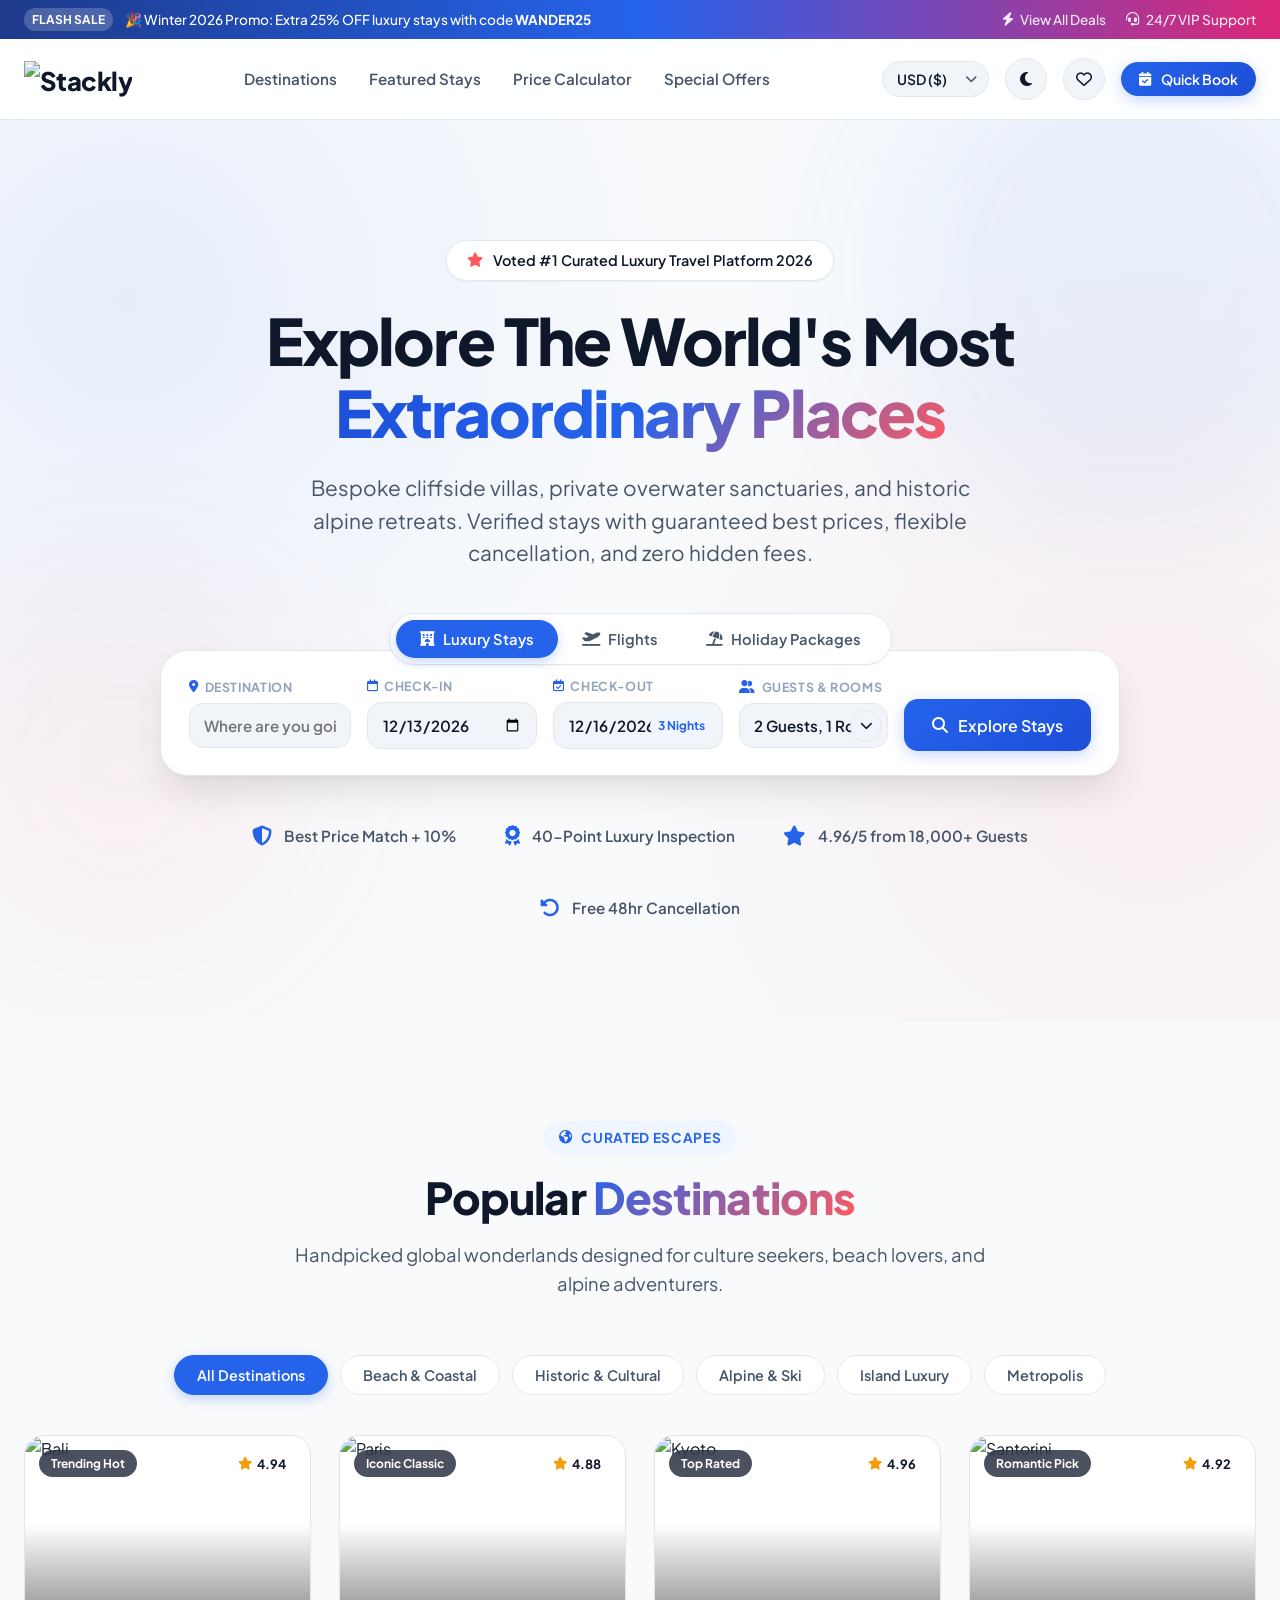
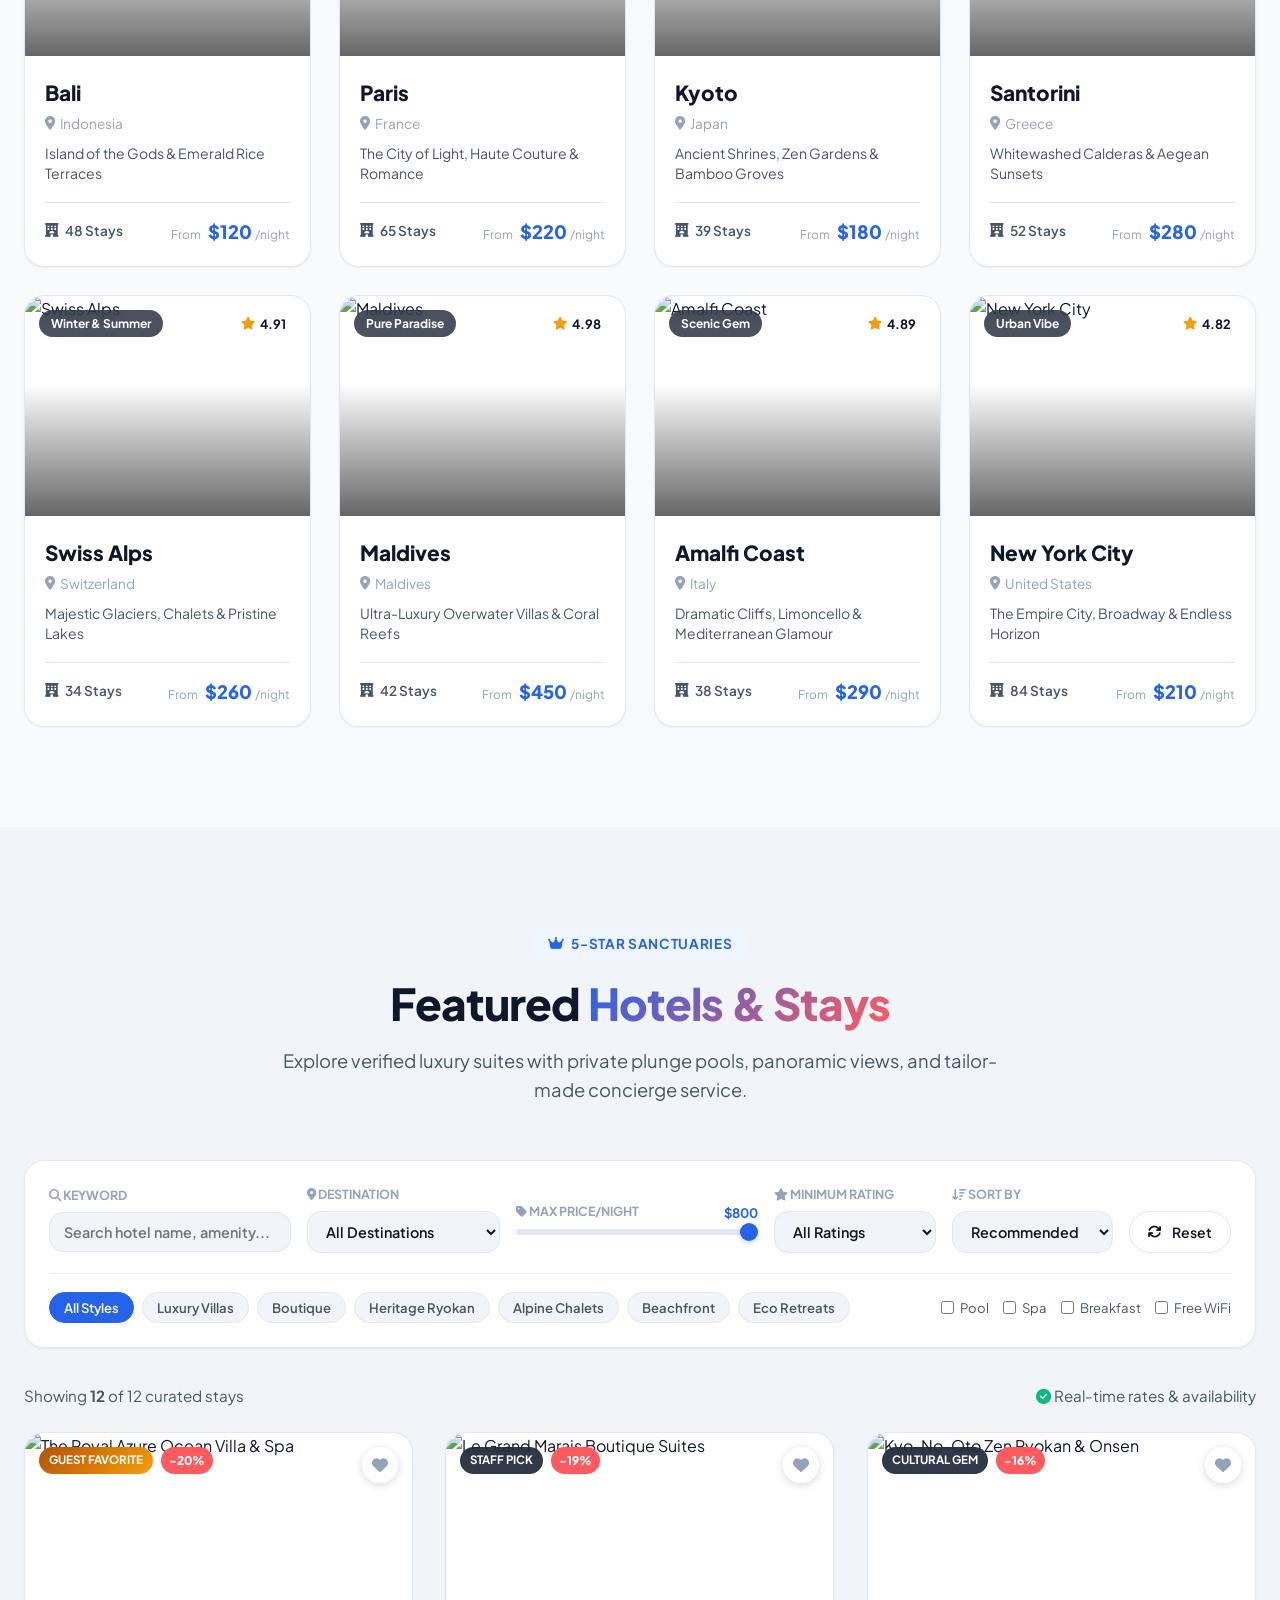
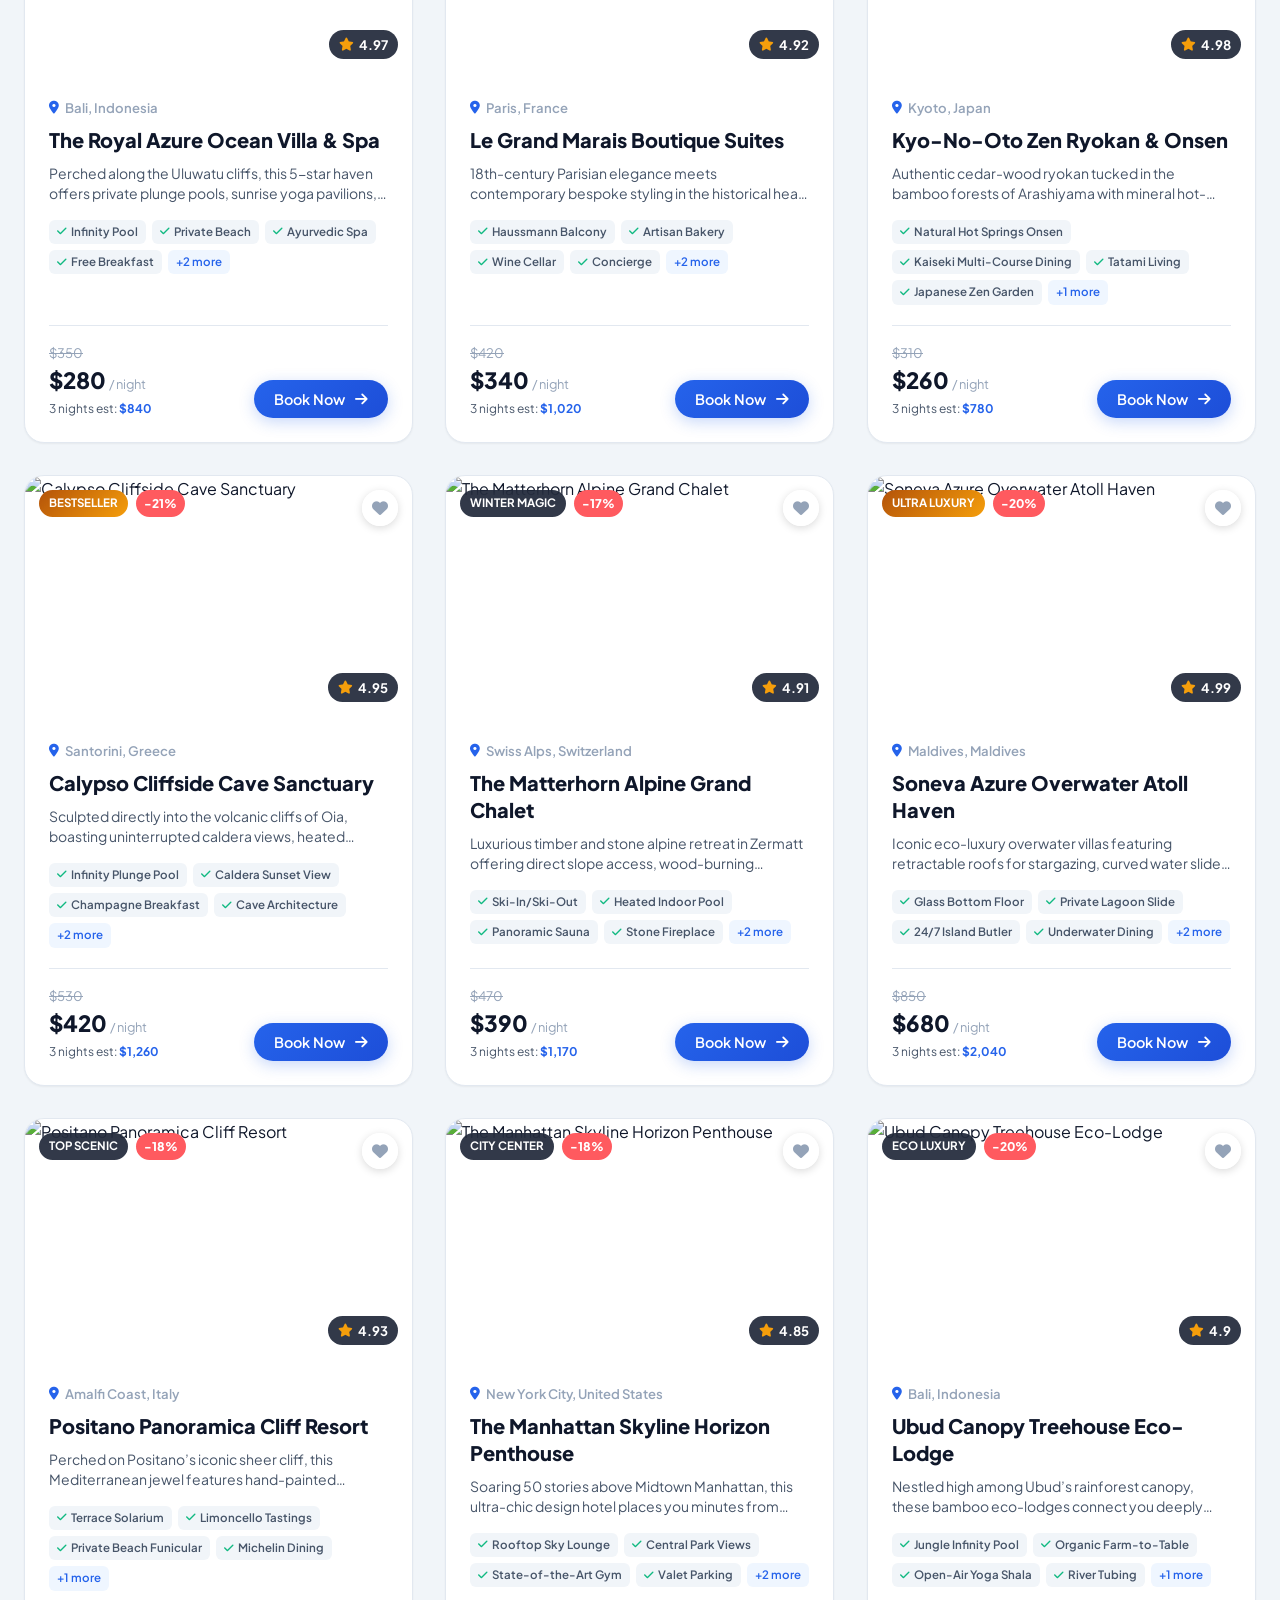
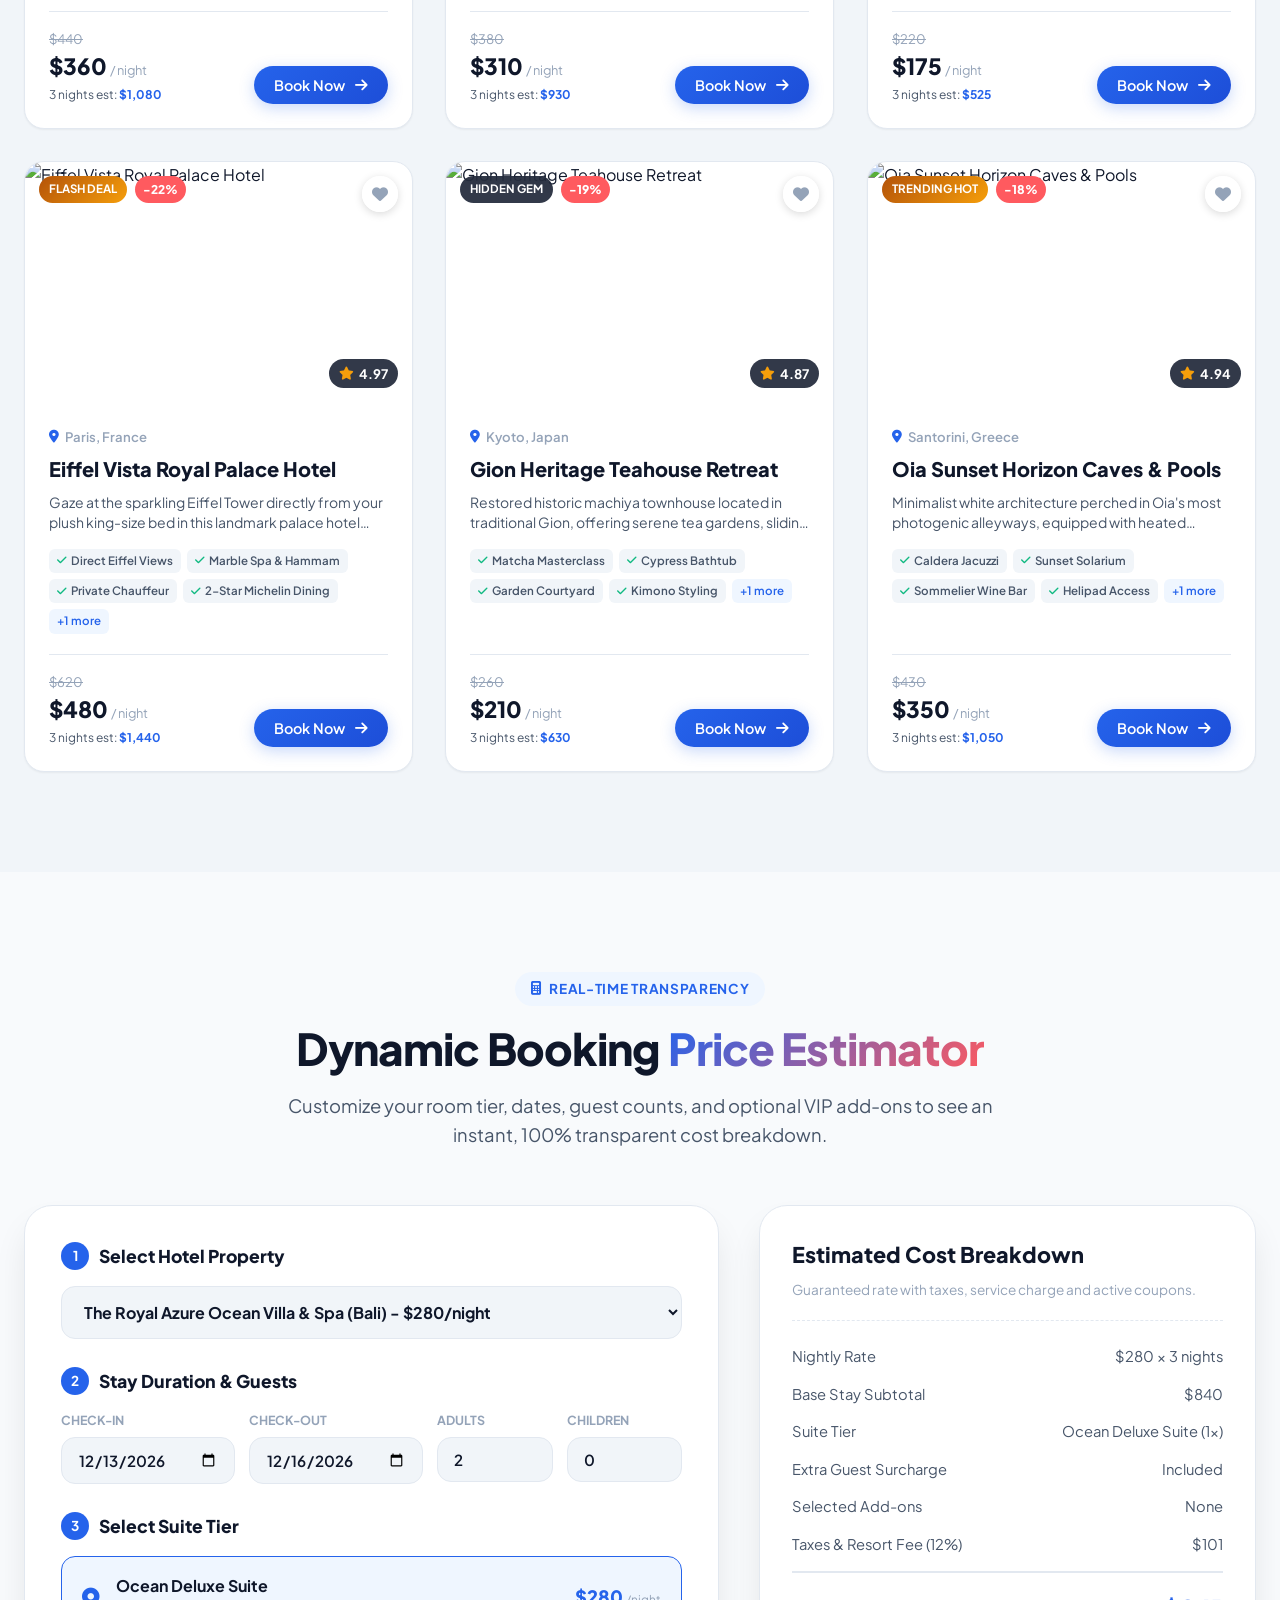
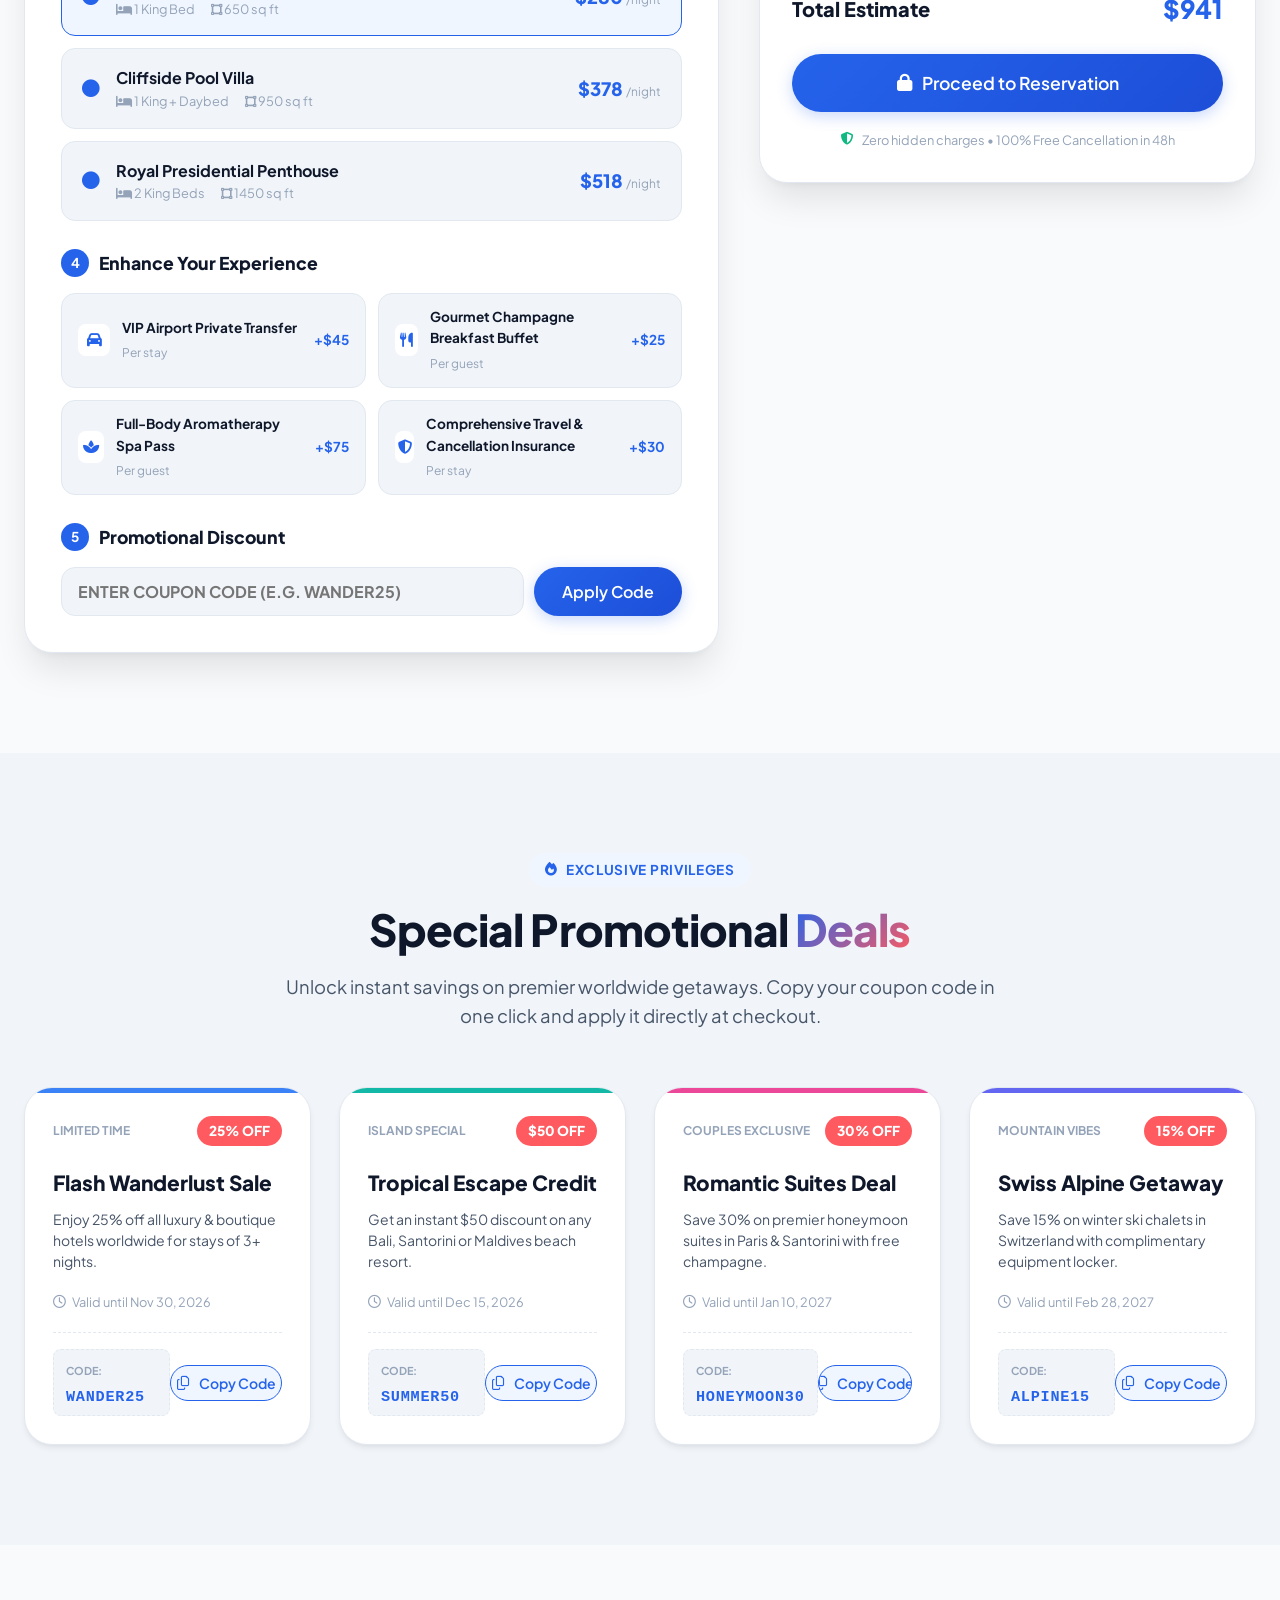
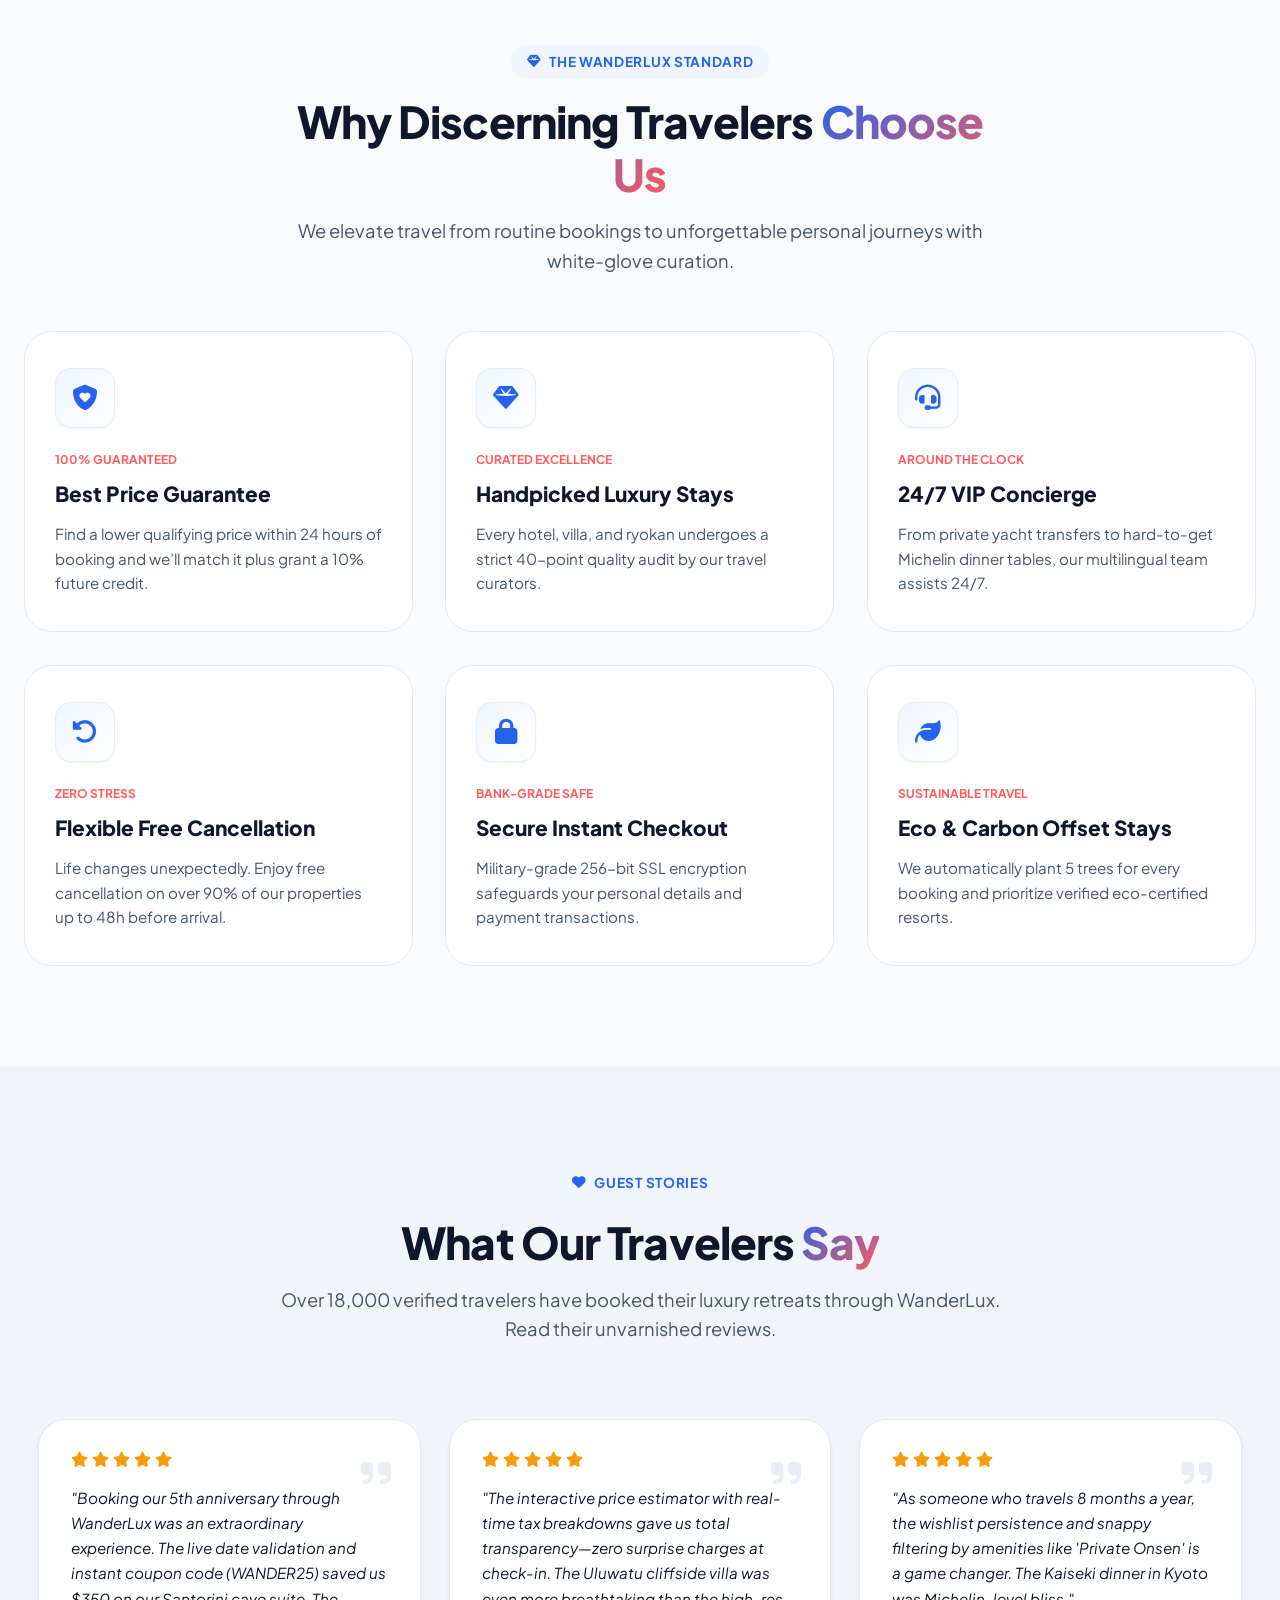
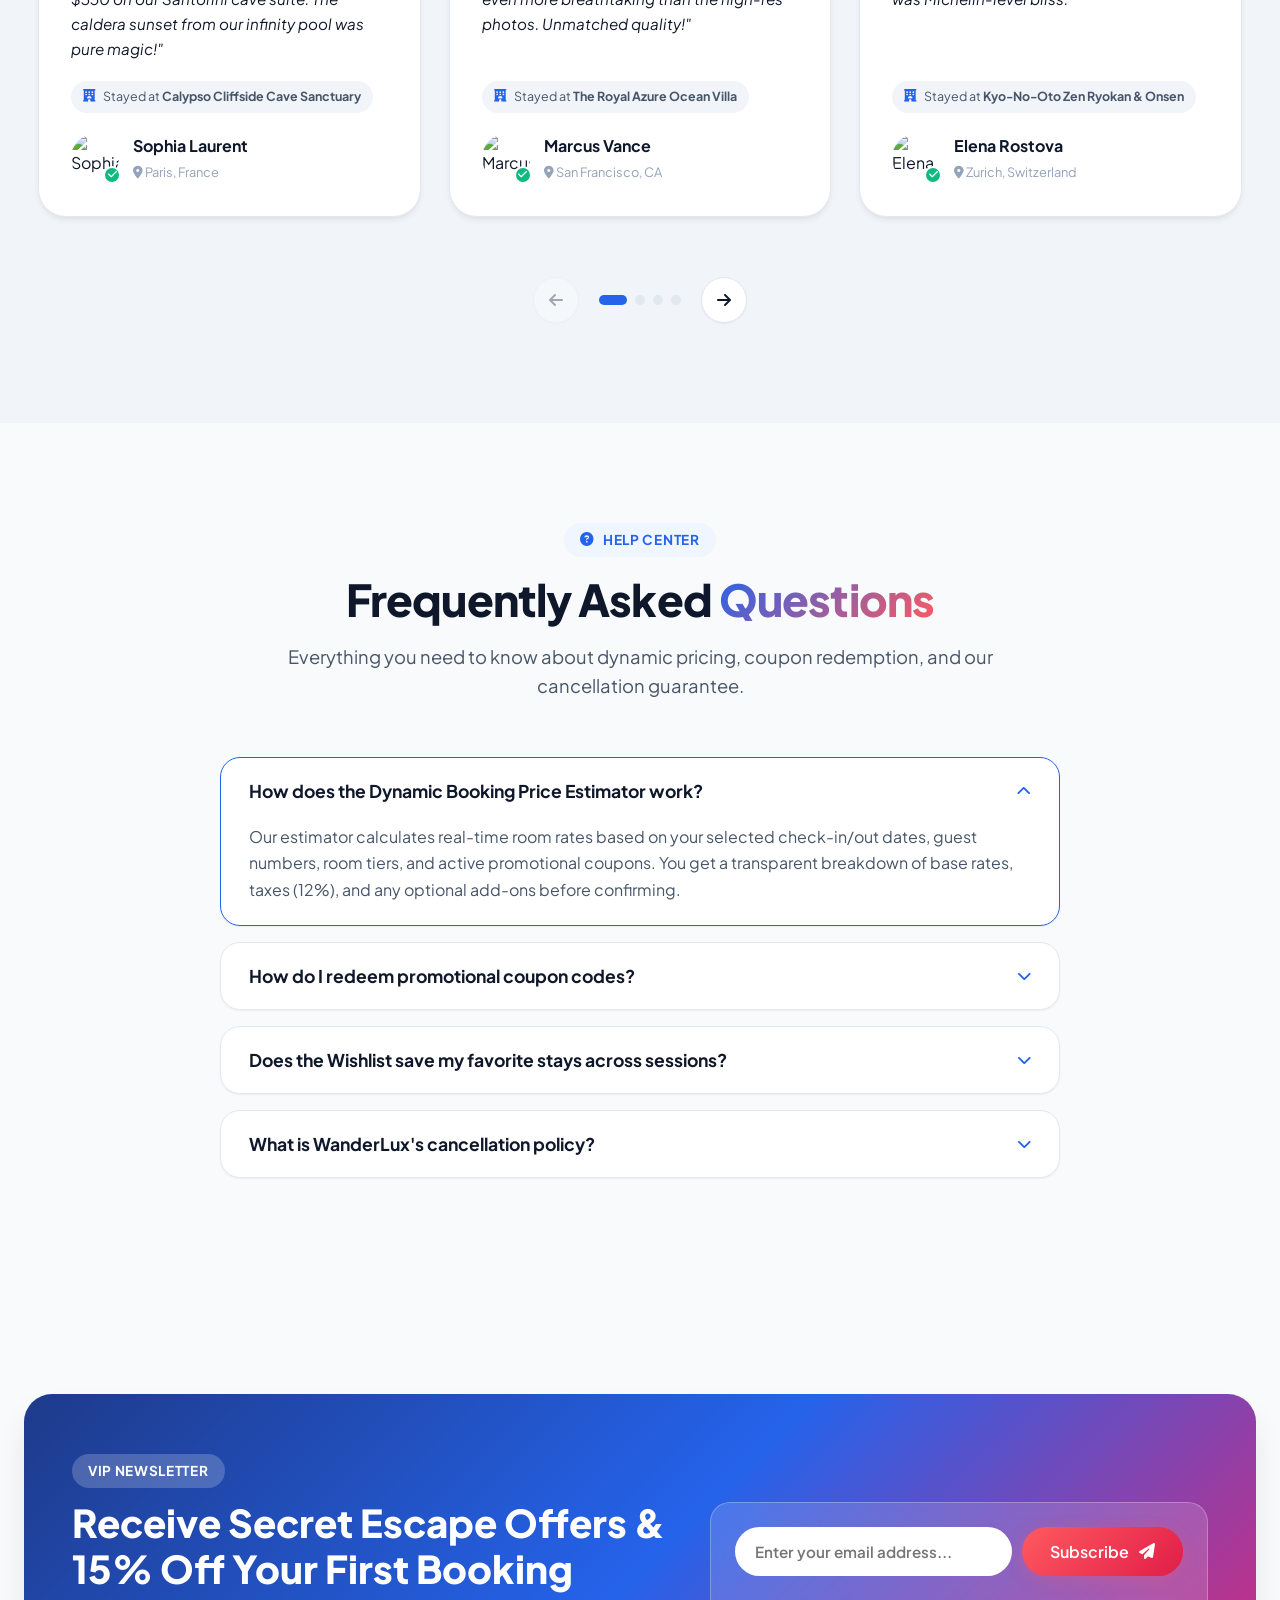
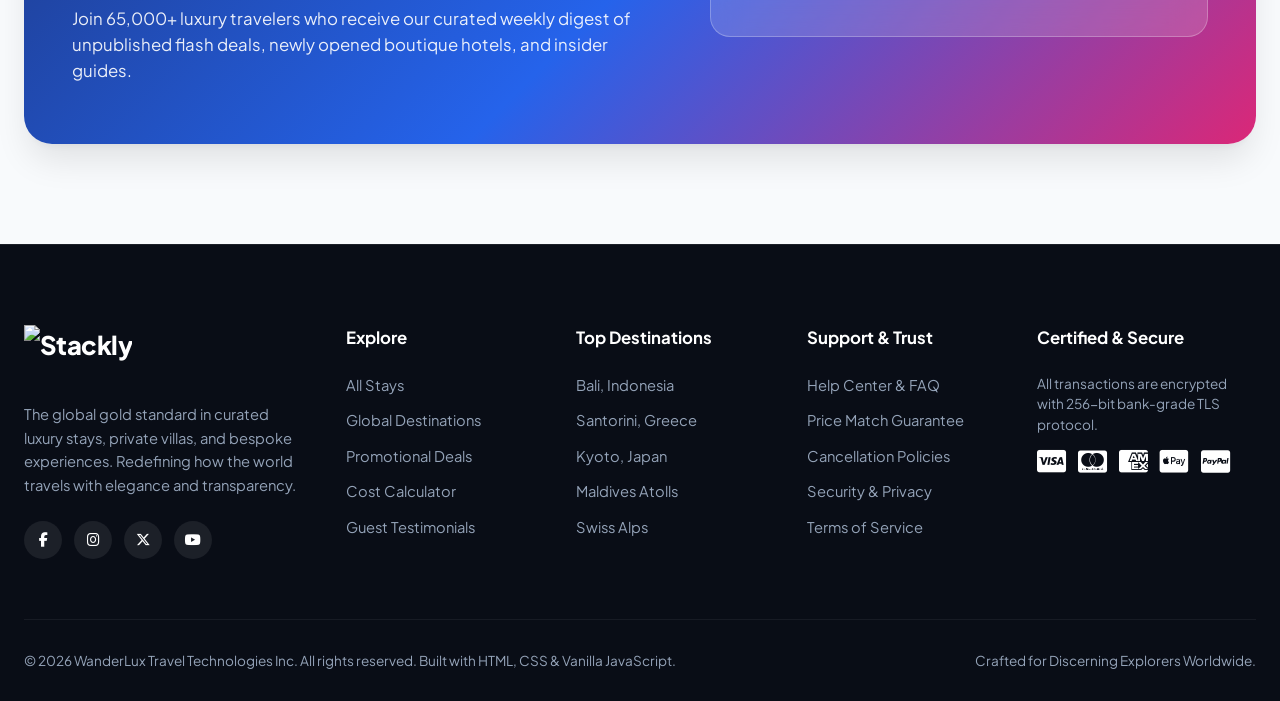
==== index.html @ 0a1354c7 "initial commit" ====
<!DOCTYPE html>
<html lang="en" data-theme="light">
<head>
  <meta charset="UTF-8">
  <meta name="viewport" content="width=device-width, initial-scale=1.0">
  <title>Stackly | Luxury Travel, Bespoke Hotels & Experiences</title>
  <meta name="description" content="Discover handpicked luxury hotels, private island villas, and extraordinary destinations across the globe with guaranteed best prices and seamless booking.">

  <!-- Google Fonts: Plus Jakarta Sans & Playfair Display -->
  <link rel="preconnect" href="https://fonts.googleapis.com">
  <link rel="preconnect" href="https://fonts.gstatic.com" crossorigin>
  <link href="https://fonts.googleapis.com/css2?family=Playfair+Display:ital,wght@0,600;0,700;1,600&family=Plus+Jakarta+Sans:wght@400;500;600;700;800&display=swap" rel="stylesheet">

  <!-- Font Awesome Icons -->
  <link rel="stylesheet" href="https://cdnjs.cloudflare.com/ajax/libs/font-awesome/6.5.1/css/all.min.css">

  <!-- AOS (Animate On Scroll) CSS -->
  <link rel="stylesheet" href="https://unpkg.com/aos@2.3.1/dist/aos.css">

  <!-- Custom Stylesheets -->
  <link rel="stylesheet" href="css/style.css">
  <link rel="stylesheet" href="css/animations.css">
  <link rel="stylesheet" href="css/responsive.css">
</head>
<body>

  <!-- =========================================================================
       1. TOP ANNOUNCEMENT BAR
       ========================================================================= -->
  <div class="top-bar">
    <div class="container">
      <div class="top-bar-left">
        <span class="top-bar-tag">Flash Sale</span>
        <span>🎉 Winter 2026 Promo: Extra 25% OFF luxury stays with code <strong>WANDER25</strong></span>
      </div>
      <div class="top-bar-right">
        <a href="#special-offers" class="top-bar-link"><i class="fa-solid fa-bolt"></i> View All Deals</a>
        <a href="#why-choose-us" class="top-bar-link"><i class="fa-solid fa-headset"></i> 24/7 VIP Support</a>
      </div>
    </div>
  </div>

  <!-- =========================================================================
       2. HEADER & NAVIGATION
       ========================================================================= -->
  <header class="site-header" id="site-header">
    <div class="container">
      <div class="header-inner">
        <!-- Logo -->
        <!-- Logo -->
       <a href="#" class="site-logo" aria-label="Stackly home">
          <img src="./assets/stackely.webp" alt="Stackly" class="site-logo-img">
       </a>

        <!-- Desktop Nav Links -->
        <nav class="nav-menu">
           <a href="#destinations" class="nav-link">Destinations</a>
           <a href="#hotels-section" class="nav-link">Featured Stays</a>
           <a href="#price-estimator" class="nav-link">Price Calculator</a>
           <a href="#special-offers" class="nav-link">Special Offers</a>
        </nav>

        <!-- Header Actions -->
        <div class="header-actions">
          <!-- Currency Selector -->
          <div class="currency-select-wrapper">
            <select id="currency-select" class="currency-select" aria-label="Select currency">
              <option value="USD">USD ($)</option>
              <option value="EUR">EUR (€)</option>
              <option value="GBP">GBP (£)</option>
              <option value="INR">INR (₹)</option>
              <option value="AUD">AUD (A$)</option>
              <option value="JPY">JPY (¥)</option>
            </select>
            <i class="fa-solid fa-chevron-down currency-select-icon"></i>
          </div>

          <!-- Theme Toggle (Dark/Light) -->
          <button id="theme-toggle-btn" class="header-action-btn" title="Toggle Dark/Light Mode" aria-label="Toggle Dark/Light Mode">
            <i id="theme-toggle-icon" class="fa-solid fa-moon"></i>
          </button>

          <!-- Wishlist Heart Button -->
          <button id="header-wishlist-btn" class="header-action-btn" title="View Wishlist" aria-label="View Wishlist">
            <i class="fa-regular fa-heart"></i>
            <span id="wishlist-count-badge" class="wishlist-count-badge" style="display: none;">0</span>
          </button>

          <!-- Book Now / Reserve CTA -->
          <button class="btn btn-sm btn-primary" onclick="openBookingModal('hotel-1')">
            <i class="fa-solid fa-calendar-check"></i>
            <span>Quick Book</span>
          </button>

          <!-- Mobile Hamburger Toggle -->
          <button id="mobile-menu-toggle" class="mobile-menu-toggle" aria-label="Open mobile navigation">
            <span></span>
            <span></span>
            <span></span>
          </button>
        </div>
      </div>
    </div>
  </header>

  <!-- =========================================================================
       3. HERO SECTION WITH DESTINATION SEARCH & FILTERS
       ========================================================================= -->
  <section class="hero-section" id="hero-search">
    <div class="hero-background-shapes">
      <div class="shape-blob shape-blob-1"></div>
      <div class="shape-blob shape-blob-2"></div>
    </div>

    <div class="container">
      <div class="hero-content" data-aos="fade-up">
        <!-- Floating Pill -->
        <div class="hero-pill-badge float-slow">
          <i class="fa-solid fa-star"></i>
          <span>Voted #1 Curated Luxury Travel Platform 2026</span>
        </div>

        <h1 class="hero-title">
          Explore The World's Most <br>
          <span class="gradient-text">Extraordinary Places</span>
        </h1>

        <p class="hero-subtitle">
          Bespoke cliffside villas, private overwater sanctuaries, and historic alpine retreats. 
          Verified stays with guaranteed best prices, flexible cancellation, and zero hidden fees.
        </p>

        <!-- Search Mode Tabs -->
        <div class="search-tabs">
          <button class="search-tab-btn active"><i class="fa-solid fa-hotel"></i> Luxury Stays</button>
          <button class="search-tab-btn"><i class="fa-solid fa-plane-departure"></i> Flights</button>
          <button class="search-tab-btn"><i class="fa-solid fa-umbrella-beach"></i> Holiday Packages</button>
        </div>

        <!-- Master Search Bar Form -->
        <div class="search-box-container" data-aos="zoom-in" data-aos-delay="100">
          <form id="hero-search-form" class="search-form-grid" onsubmit="return false;">
            
            <!-- 1. Destination with Live Autocomplete -->
            <div class="search-field-group">
              <label class="search-field-label" for="hero-destination-input">
                <i class="fa-solid fa-location-dot"></i> Destination
              </label>
              <div class="search-input-wrapper">
                <input type="text" id="hero-destination-input" class="search-input" placeholder="Where are you going?" autocomplete="off">
              </div>
              <!-- Autocomplete Dropdown -->
              <div id="destination-autocomplete-list" class="autocomplete-dropdown"></div>
            </div>

            <!-- 2. Check-in Date -->
            <div class="search-field-group">
              <label class="search-field-label" for="search-checkin">
                <i class="fa-regular fa-calendar"></i> Check-In
              </label>
              <div class="search-input-wrapper">
                <input type="date" id="search-checkin" class="search-input">
              </div>
            </div>

            <!-- 3. Check-out Date with Duration Badge -->
            <div class="search-field-group">
              <label class="search-field-label" for="search-checkout">
                <i class="fa-regular fa-calendar-check"></i> Check-Out
              </label>
              <div class="search-input-wrapper">
                <input type="date" id="search-checkout" class="search-input">
                <span id="search-nights-badge" class="search-nights-pill">3 Nights</span>
              </div>
            </div>

            <!-- 4. Guests & Rooms Selector with Popover -->
            <div class="search-field-group">
              <label class="search-field-label">
                <i class="fa-solid fa-user-group"></i> Guests & Rooms
              </label>
              <div class="search-input-wrapper">
                <input type="text" id="search-guests-summary" class="search-input" value="2 Guests, 1 Room" readonly style="cursor: pointer;">
                <button type="button" id="search-guests-trigger" class="header-action-btn" style="position: absolute; right: 6px; width: 32px; height: 32px;" aria-label="Open guests selector">
                  <i class="fa-solid fa-chevron-down" style="font-size: 0.8rem;"></i>
                </button>
              </div>

              <!-- Guests Popover -->
              <div id="search-guests-popover" class="guests-popover">
                <!-- Adults -->
                <div class="guest-counter-row">
                  <div class="guest-label-wrap">
                    <h4>Adults</h4>
                    <p>Ages 18 or above</p>
                  </div>
                  <div class="counter-controls">
                    <button type="button" class="counter-btn" data-action="minus-adults" aria-label="Decrease adults">-</button>
                    <span id="count-adults" class="counter-value">2</span>
                    <button type="button" class="counter-btn" data-action="plus-adults" aria-label="Increase adults">+</button>
                  </div>
                </div>

                <!-- Children -->
                <div class="guest-counter-row">
                  <div class="guest-label-wrap">
                    <h4>Children</h4>
                    <p>Ages 0 to 17</p>
                  </div>
                  <div class="counter-controls">
                    <button type="button" class="counter-btn" data-action="minus-children" aria-label="Decrease children">-</button>
                    <span id="count-children" class="counter-value">0</span>
                    <button type="button" class="counter-btn" data-action="plus-children" aria-label="Increase children">+</button>
                  </div>
                </div>

                <!-- Rooms -->
                <div class="guest-counter-row">
                  <div class="guest-label-wrap">
                    <h4>Rooms</h4>
                    <p>Number of suites</p>
                  </div>
                  <div class="counter-controls">
                    <button type="button" class="counter-btn" data-action="minus-rooms" aria-label="Decrease rooms">-</button>
                    <span id="count-rooms" class="counter-value">1</span>
                    <button type="button" class="counter-btn" data-action="plus-rooms" aria-label="Increase rooms">+</button>
                  </div>
                </div>

                <button type="button" id="guests-apply-btn" class="btn btn-sm btn-primary guests-apply-btn">Apply Guests</button>
              </div>
            </div>

            <!-- 5. Search Button -->
            <button type="button" id="hero-search-btn" class="btn btn-primary btn-hero-search">
              <i class="fa-solid fa-magnifying-glass"></i>
              <span>Explore Stays</span>
            </button>

          </form>
        </div>

        <!-- Trust Badges Bar -->
        <div class="hero-trust-bar" data-aos="fade-up" data-aos-delay="200">
          <div class="trust-item">
            <i class="fa-solid fa-shield-halved"></i>
            <span>Best Price Match + 10%</span>
          </div>
          <div class="trust-item">
            <i class="fa-solid fa-award"></i>
            <span>40-Point Luxury Inspection</span>
          </div>
          <div class="trust-item">
            <i class="fa-solid fa-star"></i>
            <span>4.96/5 from 18,000+ Guests</span>
          </div>
          <div class="trust-item">
            <i class="fa-solid fa-rotate-left"></i>
            <span>Free 48hr Cancellation</span>
          </div>
        </div>

      </div>
    </div>
  </section>

  <!-- =========================================================================
       4. POPULAR DESTINATIONS SECTION (Min 6, we have 8)
       ========================================================================= -->
  <section class="section" id="destinations">
    <div class="container">
      <div class="section-header" data-aos="fade-up">
        <span class="section-tag"><i class="fa-solid fa-earth-americas"></i> Curated Escapes</span>
        <h2 class="section-title">Popular <span>Destinations</span></h2>
        <p class="section-desc">Handpicked global wonderlands designed for culture seekers, beach lovers, and alpine adventurers.</p>
      </div>

      <!-- Category Filter Tabs -->
      <div class="destination-tabs-row" data-aos="fade-up" data-aos-delay="100">
        <button class="dest-tab-btn active" data-category="all" onclick="searchManager.renderDestinations('all')">All Destinations</button>
        <button class="dest-tab-btn" data-category="beach" onclick="searchManager.renderDestinations('beach')">Beach & Coastal</button>
        <button class="dest-tab-btn" data-category="cultural" onclick="searchManager.renderDestinations('cultural')">Historic & Cultural</button>
        <button class="dest-tab-btn" data-category="mountain" onclick="searchManager.renderDestinations('mountain')">Alpine & Ski</button>
        <button class="dest-tab-btn" data-category="luxury" onclick="searchManager.renderDestinations('luxury')">Island Luxury</button>
        <button class="dest-tab-btn" data-category="metropolis" onclick="searchManager.renderDestinations('metropolis')">Metropolis</button>
      </div>

      <!-- Destinations Grid (Dynamic JS Rendered) -->
      <div id="destinations-grid" class="destinations-grid"></div>
    </div>
  </section>

  <!-- =========================================================================
       5. FEATURED HOTELS SECTION (Min 10, we have 12)
       ========================================================================= -->
  <section class="section section-alt" id="hotels-section">
    <div class="container">
      <div class="section-header" data-aos="fade-up">
        <span class="section-tag"><i class="fa-solid fa-crown"></i> 5-Star Sanctuaries</span>
        <h2 class="section-title">Featured <span>Hotels & Stays</span></h2>
        <p class="section-desc">Explore verified luxury suites with private plunge pools, panoramic views, and tailor-made concierge service.</p>
      </div>

      <!-- Hotel Filter & Sorting Toolbar -->
      <div class="hotels-filter-toolbar" data-aos="fade-up" data-aos-delay="80">
        <!-- Row 1: Key inputs -->
        <div class="filter-row-primary">
          <!-- Keyword Search -->
          <div class="filter-input-group">
            <label class="filter-label" for="filter-keyword"><i class="fa-solid fa-magnifying-glass"></i> Keyword</label>
            <input type="text" id="filter-keyword" class="filter-text-input" placeholder="Search hotel name, amenity...">
          </div>

          <!-- Destination Filter -->
          <div class="filter-input-group">
            <label class="filter-label" for="filter-destination"><i class="fa-solid fa-location-dot"></i> Destination</label>
            <select id="filter-destination" class="filter-select"></select>
          </div>

          <!-- Live Price Range Slider -->
          <div class="price-slider-group">
            <div class="price-slider-label-row">
              <span class="filter-label"><i class="fa-solid fa-tag"></i> Max Price/Night</span>
              <span id="filter-price-value" class="price-val" style="color: var(--primary);">$800</span>
            </div>
            <input type="range" id="filter-price-slider" class="range-slider" min="100" max="800" step="25" value="800">
          </div>

          <!-- Star Rating Filter -->
          <div class="filter-input-group">
            <label class="filter-label" for="filter-rating"><i class="fa-solid fa-star"></i> Minimum Rating</label>
            <select id="filter-rating" class="filter-select">
              <option value="0">All Ratings</option>
              <option value="4.85">4.85+ ★ Top Rated</option>
              <option value="4.90">4.90+ ★ Exceptional</option>
              <option value="4.95">4.95+ ★ Ultra Elite</option>
            </select>
          </div>

          <!-- Sort Functionality -->
          <div class="filter-input-group">
            <label class="filter-label" for="filter-sort"><i class="fa-solid fa-arrow-down-wide-short"></i> Sort By</label>
            <select id="filter-sort" class="filter-select">
              <option value="recommended">Recommended</option>
              <option value="price-asc">Price: Low to High</option>
              <option value="price-desc">Price: High to Low</option>
              <option value="rating-desc">Highest Rated</option>
              <option value="reviews-desc">Most Reviews</option>
            </select>
          </div>

          <!-- Reset Button -->
          <div class="filter-input-group" style="align-self: flex-end;">
            <button id="filter-reset-btn" class="btn btn-sm btn-outline" style="height: 42px;">
              <i class="fa-solid fa-arrows-rotate"></i> Reset
            </button>
          </div>
        </div>

        <!-- Row 2: Category Pills & Amenities -->
        <div class="filter-row-secondary">
          <div class="category-pills-wrap">
            <button class="hotel-category-pill active" data-category="all">All Styles</button>
            <button class="hotel-category-pill" data-category="luxury">Luxury Villas</button>
            <button class="hotel-category-pill" data-category="boutique">Boutique</button>
            <button class="hotel-category-pill" data-category="heritage">Heritage Ryokan</button>
            <button class="hotel-category-pill" data-category="mountain">Alpine Chalets</button>
            <button class="hotel-category-pill" data-category="beach">Beachfront</button>
            <button class="hotel-category-pill" data-category="eco">Eco Retreats</button>
          </div>

          <div class="amenities-checkbox-wrap">
            <label class="amenity-label">
              <input type="checkbox" class="amenity-checkbox" value="Infinity Pool"> Pool
            </label>
            <label class="amenity-label">
              <input type="checkbox" class="amenity-checkbox" value="Spa"> Spa
            </label>
            <label class="amenity-label">
              <input type="checkbox" class="amenity-checkbox" value="Breakfast"> Breakfast
            </label>
            <label class="amenity-label">
              <input type="checkbox" class="amenity-checkbox" value="WiFi"> Free WiFi
            </label>
          </div>
        </div>
      </div>

      <!-- Result Count Bar -->
      <div class="hotels-summary-bar">
        <span id="hotels-count-badge">Showing <strong>12</strong> of 12 curated stays</span>
        <span><i class="fa-solid fa-circle-check" style="color: var(--accent-emerald);"></i> Real-time rates & availability</span>
      </div>

      <!-- Hotels Grid (Dynamic JS Rendered) -->
      <div id="hotels-grid" class="hotels-grid"></div>

      <!-- Empty State -->
      <div id="hotels-empty-state" class="hotels-empty-state">
        <div class="empty-state-icon"><i class="fa-solid fa-hotel"></i></div>
        <h3>No stays found matching your filter criteria</h3>
        <p>Try widening your price range or resetting the filters to view all available properties.</p>
        <button class="btn btn-primary" onclick="searchManager.resetFilters()" style="margin-top: 20px;">
          <i class="fa-solid fa-rotate-left"></i> Reset All Filters
        </button>
      </div>
    </div>
  </section>

  <!-- =========================================================================
       6. DYNAMIC BOOKING PRICE ESTIMATOR SECTION
       ========================================================================= -->
  <section class="section" id="price-estimator">
    <div class="container">
      <div class="section-header" data-aos="fade-up">
        <span class="section-tag"><i class="fa-solid fa-calculator"></i> Real-time Transparency</span>
        <h2 class="section-title">Dynamic Booking <span>Price Estimator</span></h2>
        <p class="section-desc">Customize your room tier, dates, guest counts, and optional VIP add-ons to see an instant, 100% transparent cost breakdown.</p>
      </div>

      <div class="estimator-layout" data-aos="fade-up" data-aos-delay="100">
        <!-- Configuration Card -->
        <div class="estimator-card">
          <!-- Step 1: Pick Hotel -->
          <div class="estimator-step">
            <div class="step-label">
              <span class="step-number">1</span>
              <span>Select Hotel Property</span>
            </div>
            <select id="calc-hotel-select" class="estimator-hotel-select"></select>
          </div>

          <!-- Step 2: Dates & Guests -->
          <div class="estimator-step">
            <div class="step-label">
              <span class="step-number">2</span>
              <span>Stay Duration & Guests</span>
            </div>
            <div class="estimator-dates-grid">
              <div class="filter-input-group">
                <label class="filter-label" for="calc-checkin">Check-in</label>
                <input type="date" id="calc-checkin" class="form-control">
              </div>
              <div class="filter-input-group">
                <label class="filter-label" for="calc-checkout">Check-out</label>
                <input type="date" id="calc-checkout" class="form-control">
              </div>
              <div class="filter-input-group">
                <label class="filter-label" for="calc-adults">Adults</label>
                <input type="number" id="calc-adults" class="form-control" min="1" max="10" value="2">
              </div>
              <div class="filter-input-group">
                <label class="filter-label" for="calc-children">Children</label>
                <input type="number" id="calc-children" class="form-control" min="0" max="6" value="0">
              </div>
            </div>
          </div>

          <!-- Step 3: Room Tier Selection -->
          <div class="estimator-step">
            <div class="step-label">
              <span class="step-number">3</span>
              <span>Select Suite Tier</span>
            </div>
            <div id="calc-room-tiers" class="room-tiers-grid"></div>
          </div>

          <!-- Step 4: Add-ons Selection -->
          <div class="estimator-step">
            <div class="step-label">
              <span class="step-number">4</span>
              <span>Enhance Your Experience</span>
            </div>
            <div id="calc-addons-list" class="addons-grid"></div>
          </div>

          <!-- Step 5: Coupon Code -->
          <div class="estimator-step" style="margin-bottom: 0;">
            <div class="step-label">
              <span class="step-number">5</span>
              <span>Promotional Discount</span>
            </div>
            <div class="coupon-input-group">
              <input type="text" id="calc-coupon-input" class="coupon-input" placeholder="Enter coupon code (e.g. WANDER25)">
              <button type="button" id="calc-coupon-btn" class="btn btn-primary">Apply Code</button>
            </div>
          </div>
        </div>

        <!-- Live Receipt Card -->
        <div class="estimator-receipt-card">
          <div class="receipt-header">
            <h3>Estimated Cost Breakdown</h3>
            <p>Guaranteed rate with taxes, service charge and active coupons.</p>
          </div>

          <div class="receipt-breakdown">
            <div class="receipt-row">
              <span class="label">Nightly Rate</span>
              <span id="calc-summary-rate" class="val">$280 × 3 nights</span>
            </div>

            <div class="receipt-row">
              <span class="label">Base Stay Subtotal</span>
              <span id="calc-summary-base" class="val">$840</span>
            </div>

            <div class="receipt-row">
              <span class="label">Suite Tier</span>
              <span id="calc-summary-tier" class="val">Standard (1.0x)</span>
            </div>

            <div class="receipt-row">
              <span class="label">Extra Guest Surcharge</span>
              <span id="calc-summary-guests" class="val">Included</span>
            </div>

            <div class="receipt-row">
              <span class="label">Selected Add-ons</span>
              <span id="calc-summary-addons" class="val">None</span>
            </div>

            <div id="calc-discount-row" class="receipt-row discount-row" style="display: none;">
              <span class="label"><i class="fa-solid fa-tags"></i> Coupon Discount</span>
              <span id="calc-summary-discount" class="val">-$0</span>
            </div>

            <div class="receipt-row">
              <span class="label">Taxes & Resort Fee (12%)</span>
              <span id="calc-summary-taxes" class="val">$101</span>
            </div>

            <div class="receipt-row total-row">
              <span class="label">Total Estimate</span>
              <span id="calc-summary-total" class="val">$941</span>
            </div>
          </div>

          <button class="btn btn-primary btn-lg" style="width: 100%;" onclick="openBookingModal(bookingCalcManager.selectedHotel.id)">
            <i class="fa-solid fa-lock"></i>
            <span>Proceed to Reservation</span>
          </button>

          <div class="receipt-guarantee-note">
            <i class="fa-solid fa-shield-halved" style="color: var(--accent-emerald);"></i>
            <span>Zero hidden charges • 100% Free Cancellation in 48h</span>
          </div>
        </div>
      </div>
    </div>
  </section>

  <!-- =========================================================================
       7. SPECIAL OFFERS SECTION (Min 3, we have 4)
       ========================================================================= -->
  <section class="section section-alt" id="special-offers">
    <div class="container">
      <div class="section-header" data-aos="fade-up">
        <span class="section-tag"><i class="fa-solid fa-fire"></i> Exclusive Privileges</span>
        <h2 class="section-title">Special Promotional <span>Deals</span></h2>
        <p class="section-desc">Unlock instant savings on premier worldwide getaways. Copy your coupon code in one click and apply it directly at checkout.</p>
      </div>

      <!-- Promotions Grid (Dynamic JS Rendered) -->
      <div id="promotions-grid" class="promotions-grid"></div>
    </div>
  </section>

  <!-- =========================================================================
       8. WHY CHOOSE US SECTION
       ========================================================================= -->
  <section class="section" id="why-choose-us">
    <div class="container">
      <div class="section-header" data-aos="fade-up">
        <span class="section-tag"><i class="fa-solid fa-gem"></i> The WanderLux Standard</span>
        <h2 class="section-title">Why Discerning Travelers <span>Choose Us</span></h2>
        <p class="section-desc">We elevate travel from routine bookings to unforgettable personal journeys with white-glove curation.</p>
      </div>

      <!-- Features Grid (Dynamic JS Rendered) -->
      <div id="features-grid" class="features-grid"></div>
    </div>
  </section>

  <!-- =========================================================================
       9. CUSTOMER TESTIMONIALS SLIDER SECTION (Min 6, we have 6)
       ========================================================================= -->
  <section class="section section-alt" id="testimonials">
    <div class="container">
      <div class="section-header" data-aos="fade-up">
        <span class="section-tag"><i class="fa-solid fa-heart"></i> Guest Stories</span>
        <h2 class="section-title">What Our Travelers <span>Say</span></h2>
        <p class="section-desc">Over 18,000 verified travelers have booked their luxury retreats through WanderLux. Read their unvarnished reviews.</p>
      </div>

      <!-- Slider Wrapper -->
      <div id="testimonials-slider-wrapper" class="testimonials-slider-wrapper" data-aos="fade-up" data-aos-delay="100">
        <div id="testimonials-track" class="testimonials-track"></div>
      </div>

      <!-- Slider Controls -->
      <div class="slider-controls-row">
        <button id="testimonial-prev-btn" class="slider-arrow-btn" aria-label="Previous testimonial">
          <i class="fa-solid fa-arrow-left"></i>
        </button>

        <div id="testimonial-dots" class="slider-dots"></div>

        <button id="testimonial-next-btn" class="slider-arrow-btn" aria-label="Next testimonial">
          <i class="fa-solid fa-arrow-right"></i>
        </button>
      </div>
    </div>
  </section>

  <!-- =========================================================================
       10. FREQUENTLY ASKED QUESTIONS SECTION
       ========================================================================= -->
  <section class="section" id="faq-section">
    <div class="container">
      <div class="section-header" data-aos="fade-up">
        <span class="section-tag"><i class="fa-solid fa-circle-question"></i> Help Center</span>
        <h2 class="section-title">Frequently Asked <span>Questions</span></h2>
        <p class="section-desc">Everything you need to know about dynamic pricing, coupon redemption, and our cancellation guarantee.</p>
      </div>

      <div id="faq-accordion-container" class="faq-container" data-aos="fade-up" data-aos-delay="100"></div>
    </div>
  </section>

  <!-- =========================================================================
       11. NEWSLETTER SUBSCRIPTION SECTION
       ========================================================================= -->
  <section class="section" id="newsletter">
    <div class="container">
      <div class="newsletter-banner" data-aos="zoom-in">
        <div class="newsletter-inner">
          <div class="newsletter-content">
            <span class="section-tag" style="background: rgba(255,255,255,0.2); color: #ffffff; margin-bottom: 12px;">VIP Newsletter</span>
            <h2 class="newsletter-title">Receive Secret Escape Offers & 15% Off Your First Booking</h2>
            <p class="newsletter-desc">Join 65,000+ luxury travelers who receive our curated weekly digest of unpublished flash deals, newly opened boutique hotels, and insider guides.</p>
          </div>

          <div class="newsletter-form-wrapper">
            <form id="newsletter-form" class="newsletter-form">
              <div class="newsletter-input-group">
                <input type="email" id="newsletter-email" class="newsletter-input" placeholder="Enter your email address..." required>
                <button type="submit" id="newsletter-submit-btn" class="btn btn-secondary">
                  <span>Subscribe</span>
                  <i class="fa-solid fa-paper-plane"></i>
                </button>
              </div>
              <div id="newsletter-feedback" class="newsletter-feedback"></div>
            </form>
          </div>
        </div>
      </div>
    </div>
  </section>

  <!-- =========================================================================
       12. FOOTER
       ========================================================================= -->
  <footer class="site-footer">
    <div class="container">
      <div class="footer-grid">
        <!-- Brand Info -->
        <div class="footer-brand">
          <a href="#" class="site-logo" aria-label="Stackly home">
             <img src="./assets/stackly_logo.webp" alt="Stackly" class="site-logo-img footer-logo-img">
          </a>
          <p class="footer-bio">
            The global gold standard in curated luxury stays, private villas, and bespoke experiences. Redefining how the world travels with elegance and transparency.
          </p>
          <div class="footer-social-links">
            <a href="#" class="social-icon-btn" aria-label="Facebook"><i class="fa-brands fa-facebook-f"></i></a>
            <a href="#" class="social-icon-btn" aria-label="Instagram"><i class="fa-brands fa-instagram"></i></a>
            <a href="#" class="social-icon-btn" aria-label="Twitter / X"><i class="fa-brands fa-x-twitter"></i></a>
            <a href="#" class="social-icon-btn" aria-label="YouTube"><i class="fa-brands fa-youtube"></i></a>
          </div>
        </div>

        <!-- Quick Links -->
        <div class="footer-col">
          <h4 class="footer-col-title">Explore</h4>
          <ul class="footer-links-list">
            <li><a href="#hero-search">All Stays</a></li>
            <li><a href="#destinations">Global Destinations</a></li>
            <li><a href="#special-offers">Promotional Deals</a></li>
            <li><a href="#price-estimator">Cost Calculator</a></li>
            <li><a href="#testimonials">Guest Testimonials</a></li>
          </ul>
        </div>

        <!-- Destinations -->
        <div class="footer-col">
          <h4 class="footer-col-title">Top Destinations</h4>
          <ul class="footer-links-list">
            <li><a href="#destinations" onclick="searchManager.filterByDestination('dest-bali')">Bali, Indonesia</a></li>
            <li><a href="#destinations" onclick="searchManager.filterByDestination('dest-santorini')">Santorini, Greece</a></li>
            <li><a href="#destinations" onclick="searchManager.filterByDestination('dest-kyoto')">Kyoto, Japan</a></li>
            <li><a href="#destinations" onclick="searchManager.filterByDestination('dest-maldives')">Maldives Atolls</a></li>
            <li><a href="#destinations" onclick="searchManager.filterByDestination('dest-swiss')">Swiss Alps</a></li>
          </ul>
        </div>

        <!-- Support -->
        <div class="footer-col">
          <h4 class="footer-col-title">Support & Trust</h4>
          <ul class="footer-links-list">
            <li><a href="#faq-section">Help Center & FAQ</a></li>
            <li><a href="#why-choose-us">Price Match Guarantee</a></li>
            <li><a href="#">Cancellation Policies</a></li>
            <li><a href="#">Security & Privacy</a></li>
            <li><a href="#">Terms of Service</a></li>
          </ul>
        </div>

        <!-- Payment & Trust -->
        <div class="footer-col">
          <h4 class="footer-col-title">Certified & Secure</h4>
          <p style="font-size: 0.85rem; line-height: 1.5; margin-bottom: 14px;">All transactions are encrypted with 256-bit bank-grade TLS protocol.</p>
          <div class="footer-trust-badge-row">
            <i class="fa-brands fa-cc-visa" title="Visa"></i>
            <i class="fa-brands fa-cc-mastercard" title="Mastercard"></i>
            <i class="fa-brands fa-cc-amex" title="American Express"></i>
            <i class="fa-brands fa-cc-apple-pay" title="Apple Pay"></i>
            <i class="fa-brands fa-cc-paypal" title="PayPal"></i>
          </div>
        </div>
      </div>

      <div class="footer-bottom">
        <p>&copy; 2026 WanderLux Travel Technologies Inc. All rights reserved. Built with HTML, CSS & Vanilla JavaScript.</p>
        <p>Crafted for Discerning Explorers Worldwide.</p>
      </div>
    </div>
  </footer>

  <!-- =========================================================================
       13. WISHLIST OFF-CANVAS SLIDE-OVER DRAWER
       ========================================================================= -->
  <div id="wishlist-overlay" class="drawer-overlay"></div>
  <aside id="wishlist-drawer" class="wishlist-drawer" aria-label="Saved Stays Wishlist">
    <div class="drawer-header">
      <h3 class="drawer-title">
        <i class="fa-solid fa-heart"></i>
        <span>Saved Stays Wishlist</span>
      </h3>
      <button id="wishlist-close-btn" class="drawer-close-btn" aria-label="Close Wishlist">
        <i class="fa-solid fa-xmark"></i>
      </button>
    </div>

    <!-- Items Container -->
    <div id="wishlist-items-container" class="wishlist-items-container"></div>

    <!-- Empty State -->
    <div id="wishlist-empty-state" class="wishlist-empty-state">
      <i class="fa-regular fa-heart"></i>
      <h4>Your wishlist is empty</h4>
      <p>Click the heart icon on any hotel card to save your favorite luxury stays here for later.</p>
      <button class="btn btn-sm btn-primary" onclick="wishlistManager.closeDrawer()" style="margin-top: 16px;">
        Browse Featured Stays
      </button>
    </div>

    <div class="drawer-footer">
      <button id="wishlist-clear-btn" class="btn btn-sm btn-outline" style="color: var(--secondary);">
        <i class="fa-solid fa-trash-can"></i> Clear All
      </button>
      <button class="btn btn-sm btn-primary" onclick="wishlistManager.closeDrawer()">
        Done
      </button>
    </div>
  </aside>

  <!-- =========================================================================
       14. OFF-CANVAS MOBILE NAVIGATION DRAWER
       ========================================================================= -->
  <div id="mobile-nav-overlay" class="mobile-nav-overlay"></div>
  <aside id="mobile-nav-drawer" class="mobile-nav-drawer" aria-label="Mobile Navigation">
    <div class="mobile-drawer-header">
      <a href="#" class="site-logo">
        <div class="logo-icon-wrapper" style="width: 32px; height: 32px; font-size: 0.95rem;">
          <i class="fa-solid fa-compass"></i>
        </div>
        <span class="logo-text" style="font-size: 1.3rem;">Wander<span>Lux</span></span>
      </a>
      <button id="mobile-nav-close" class="drawer-close-btn" aria-label="Close navigation">
        <i class="fa-solid fa-xmark"></i>
      </button>
    </div>

    <div class="mobile-nav-links">
      <a href="#hero-search" class="mobile-nav-link"><i class="fa-solid fa-magnifying-glass"></i> Search</a>
      <a href="#destinations" class="mobile-nav-link"><i class="fa-solid fa-earth-americas"></i> Destinations</a>
      <a href="#hotels-section" class="mobile-nav-link"><i class="fa-solid fa-hotel"></i> Featured Stays</a>
      <a href="#price-estimator" class="mobile-nav-link"><i class="fa-solid fa-calculator"></i> Price Calculator</a>
      <a href="#special-offers" class="mobile-nav-link"><i class="fa-solid fa-bolt"></i> Special Offers</a>
      <a href="#why-choose-us" class="mobile-nav-link"><i class="fa-solid fa-gem"></i> Why Choose Us</a>
      <a href="#testimonials" class="mobile-nav-link"><i class="fa-solid fa-star"></i> Reviews</a>
      <a href="#faq-section" class="mobile-nav-link"><i class="fa-solid fa-circle-question"></i> Help Center</a>
    </div>

    <div class="mobile-drawer-footer">
      <div style="display: flex; gap: 10px; align-items: center; justify-content: space-between; margin-bottom: 12px;">
        <select id="mobile-currency-select" class="currency-select" style="flex-grow: 1;" aria-label="Select currency">
          <option value="USD">USD ($)</option>
          <option value="EUR">EUR (€)</option>
          <option value="GBP">GBP (£)</option>
          <option value="INR">INR (₹)</option>
          <option value="AUD">AUD (A$)</option>
          <option value="JPY">JPY (¥)</option>
        </select>
        <button id="mobile-theme-btn" class="header-action-btn" title="Toggle Theme" aria-label="Toggle Dark/Light Mode">
          <i id="mobile-theme-icon" class="fa-solid fa-moon"></i>
        </button>
      </div>
      <button class="btn btn-primary" onclick="document.getElementById('mobile-nav-drawer').classList.remove('open'); document.getElementById('mobile-nav-overlay').classList.remove('open'); openBookingModal('hotel-1');">
        <i class="fa-solid fa-calendar-check"></i> Quick Reserve
      </button>
    </div>
  </aside>

  <!-- =========================================================================
       15. QUICK BOOKING / CHECKOUT MODAL
       ========================================================================= -->
  <div id="booking-modal" class="modal-wrapper">
    <div id="booking-modal-backdrop" class="modal-backdrop"></div>
    <div class="modal-card">
      <div class="modal-header">
        <h3 class="modal-title">Complete Your Reservation</h3>
        <button id="booking-modal-close" class="modal-close-btn" aria-label="Close modal">
          <i class="fa-solid fa-xmark"></i>
        </button>
      </div>

      <div class="modal-body">
        <!-- Selected Hotel Preview -->
        <div class="modal-hotel-preview-row">
          <div class="modal-hotel-thumb">
            <img id="modal-hotel-img" src="" alt="Hotel thumbnail">
          </div>
          <div>
            <h3 id="modal-hotel-title" style="font-size: 1.2rem; font-weight: 800;"></h3>
            <div id="modal-hotel-location" style="font-size: 0.85rem; color: var(--text-muted); margin: 4px 0;"></div>
            <div id="modal-hotel-rating" style="font-size: 0.82rem; color: var(--accent-amber); font-weight: 700;"></div>
          </div>
        </div>

        <div class="modal-grid-2col">
          <!-- Left: Guest Details Form -->
          <form id="booking-checkout-form">
            <h4 style="font-size: 1rem; font-weight: 800; margin-bottom: 14px; color: var(--text-main);">Guest Information</h4>
            
            <div class="form-group">
              <label class="form-label">Full Name *</label>
              <input type="text" name="fullName" class="form-control" placeholder="e.g. Eleanor Vance" required>
            </div>

            <div class="form-group">
              <label class="form-label">Email Address *</label>
              <input type="email" name="email" class="form-control" placeholder="e.g. eleanor@wanderlux.com" required>
            </div>

            <div class="form-group">
              <label class="form-label">Phone Number *</label>
              <input type="tel" name="phone" class="form-control" placeholder="+1 (555) 000-0000" required>
            </div>

            <div class="form-group">
              <label class="form-label">Special Requests</label>
              <textarea name="requests" class="form-control" rows="2" placeholder="Airport greeting, early check-in, dietary preferences..."></textarea>
            </div>

            <button type="submit" class="btn btn-primary btn-lg" style="width: 100%; margin-top: 10px;">
              <i class="fa-solid fa-lock"></i>
              <span>Confirm Reservation</span>
            </button>
          </form>

          <!-- Right: Dates & Live Pricing -->
          <div>
            <h4 style="font-size: 1rem; font-weight: 800; margin-bottom: 14px; color: var(--text-main);">Stay Details & Rate</h4>
            
            <div class="form-group">
              <label class="form-label">Room Tier</label>
              <select id="modal-room-select" class="form-control"></select>
            </div>

            <div style="display: grid; grid-template-columns: 1fr 1fr; gap: 10px; margin-bottom: 14px;">
              <div class="form-group" style="margin-bottom: 0;">
                <label class="form-label">Check-in</label>
                <input type="date" id="modal-checkin" class="form-control">
              </div>
              <div class="form-group" style="margin-bottom: 0;">
                <label class="form-label">Check-out</label>
                <input type="date" id="modal-checkout" class="form-control">
              </div>
            </div>

            <div style="display: grid; grid-template-columns: 1fr 1fr; gap: 10px; margin-bottom: 18px;">
              <div class="form-group" style="margin-bottom: 0;">
                <label class="form-label">Adults</label>
                <input type="number" id="modal-adults" class="form-control" min="1" max="10" value="2">
              </div>
              <div class="form-group" style="margin-bottom: 0;">
                <label class="form-label">Children</label>
                <input type="number" id="modal-children" class="form-control" min="0" max="6" value="0">
              </div>
            </div>

            <div class="form-group">
              <label class="form-label">Promo Coupon</label>
              <div class="coupon-input-group">
                <input type="text" id="modal-coupon-input" class="coupon-input" placeholder="WANDER25">
                <button type="button" id="modal-coupon-btn" class="btn btn-sm btn-outline">Apply</button>
              </div>
            </div>

            <!-- Modal Pricing Summary -->
            <div class="receipt-breakdown" style="background: var(--bg-alt); padding: 16px; border-radius: var(--radius-md); margin-top: 16px;">
              <div class="receipt-row">
                <span>Duration</span>
                <span id="modal-summary-nights">3 nights</span>
              </div>
              <div class="receipt-row">
                <span>Stay Subtotal</span>
                <span id="modal-summary-base">$840</span>
              </div>
              <div id="modal-summary-discount-row" class="receipt-row discount-row" style="display: none;">
                <span>Coupon Discount</span>
                <span id="modal-summary-discount">-$0</span>
              </div>
              <div class="receipt-row">
                <span>Taxes & Fees (12%)</span>
                <span id="modal-summary-taxes">$101</span>
              </div>
              <div class="receipt-row total-row" style="padding-top: 10px;">
                <span>Total Due</span>
                <span id="modal-summary-total" style="font-size: 1.3rem; color: var(--primary);">$941</span>
              </div>
            </div>

          </div>
        </div>
      </div>
    </div>
  </div>

  <!-- =========================================================================
       16. CONFIRMATION & CELEBRATION MODAL
       ========================================================================= -->
  <div id="confirmation-modal" class="modal-wrapper">
    <div class="modal-backdrop" onclick="document.getElementById('confirmation-modal').classList.remove('active')"></div>
    <div class="modal-card confirmation-card">
      <div class="celebration-icon">
        <i class="fa-solid fa-check"></i>
      </div>
      <h2>Reservation Confirmed!</h2>
      <p style="color: var(--text-secondary); margin-bottom: 16px;">A digital booking voucher and itinerary have been dispatched to your email.</p>
      
      <div id="confirm-ref-id" class="confirmation-booking-ref">WL-4921-BAL</div>

      <div class="confirmation-details-box">
        <div class="confirmation-row">
          <span style="color: var(--text-muted);">Property</span>
          <span id="confirm-hotel-name" style="font-weight: 700;">The Royal Azure Ocean Villa</span>
        </div>
        <div class="confirmation-row">
          <span style="color: var(--text-muted);">Dates</span>
          <span id="confirm-dates">Nov 19 - Nov 22, 2026 (3 nights)</span>
        </div>
        <div class="confirmation-row">
          <span style="color: var(--text-muted);">Party</span>
          <span id="confirm-guests">2 Adults • Deluxe Ocean Suite</span>
        </div>
        <div class="confirmation-row">
          <span style="color: var(--text-muted);">Voucher Sent To</span>
          <span id="confirm-email">guest@wanderlux.com</span>
        </div>
        <div class="confirmation-row">
          <span>Total Billed</span>
          <span id="confirm-total">$941</span>
        </div>
      </div>

      <button class="btn btn-primary btn-lg" style="width: 100%;" onclick="document.getElementById('confirmation-modal').classList.remove('active')">
        <span>Back to Exploring</span>
        <i class="fa-solid fa-arrow-right"></i>
      </button>
    </div>
  </div>

  <!-- =========================================================================
       17. BACK TO TOP BUTTON WITH PROGRESS RING
       ========================================================================= -->
  <button id="back-to-top" class="back-to-top" aria-label="Back to top">
    <svg class="progress-ring" width="48" height="48">
      <circle id="back-to-top-progress" class="progress-ring-circle" stroke="var(--primary)" stroke-width="3" fill="transparent" r="18" cx="24" cy="24" />
    </svg>
    <i class="fa-solid fa-arrow-up"></i>
  </button>

  <!-- =========================================================================
       18. TOAST NOTIFICATION CONTAINER
       ========================================================================= -->
  <div id="toast-container" class="toast-container"></div>

  <!-- =========================================================================
       19. SCRIPTS
       ========================================================================= -->
  <!-- AOS Animation Library CDN -->
  <script src="https://unpkg.com/aos@2.3.1/dist/aos.js"></script>

  <!-- Unified Application Script containing all functionality -->
  <script src="server.js"></script>

</body>
</html>
---- css/style.css ----
/* ==========================================================================
   WANDERLUX TRAVEL - CORE DESIGN SYSTEM & STYLESHEET
   ========================================================================== */

/* --------------------------------------------------------------------------
   1. CSS VARIABLES & THEMES
   -------------------------------------------------------------------------- */
:root {
  /* Brand Palette */
  --primary: #2563eb;
  --primary-hover: #1d4ed8;
  --primary-light: #eff6ff;
  --primary-glow: rgba(37, 99, 235, 0.25);
  
  --secondary: #ff5a5f;
  --secondary-hover: #e0484d;
  --secondary-glow: rgba(255, 90, 95, 0.25);

  --accent-amber: #f59e0b;
  --accent-teal: #0d9488;
  --accent-purple: #7c3aed;
  --accent-emerald: #10b981;

  /* Surfaces & Backgrounds (Light Mode) */
  --bg-main: #f8fafc;
  --bg-surface: #ffffff;
  --bg-surface-elevated: #ffffff;
  --bg-glass: rgba(255, 255, 255, 0.85);
  --bg-glass-strong: rgba(255, 255, 255, 0.95);
  --bg-alt: #f1f5f9;
  --bg-input: #ffffff;

  /* Text Colors */
  --text-main: #0f172a;
  --text-secondary: #475569;
  --text-muted: #94a3b8;
  --text-inverse: #ffffff;

  /* Borders & Dividers */
  --border-color: #e2e8f0;
  --border-subtle: rgba(226, 232, 240, 0.7);
  --border-focus: #3b82f6;

  /* Shadows */
  --shadow-sm: 0 1px 2px 0 rgba(0, 0, 0, 0.05);
  --shadow-md: 0 4px 6px -1px rgba(0, 0, 0, 0.07), 0 2px 4px -2px rgba(0, 0, 0, 0.05);
  --shadow-lg: 0 10px 25px -3px rgba(0, 0, 0, 0.08), 0 4px 6px -4px rgba(0, 0, 0, 0.05);
  --shadow-xl: 0 20px 35px -5px rgba(0, 0, 0, 0.1), 0 8px 10px -6px rgba(0, 0, 0, 0.05);
  --shadow-glow: 0 0 25px rgba(37, 99, 235, 0.2);

  /* Geometry & Transitions */
  --radius-sm: 8px;
  --radius-md: 14px;
  --radius-lg: 20px;
  --radius-xl: 28px;
  --radius-full: 9999px;

  --transition-fast: 0.15s ease;
  --transition-normal: 0.25s cubic-bezier(0.16, 1, 0.3, 1);
  --transition-slow: 0.4s cubic-bezier(0.16, 1, 0.3, 1);

  /* Typography */
  --font-sans: 'Plus Jakarta Sans', system-ui, -apple-system, sans-serif;
  --font-serif: 'Playfair Display', Georgia, serif;
}

/* Dark Theme Overrides */
[data-theme="dark"] {
  --bg-main: #0b0f19;
  --bg-surface: #111827;
  --bg-surface-elevated: #1f2937;
  --bg-glass: rgba(17, 24, 39, 0.85);
  --bg-glass-strong: rgba(17, 24, 39, 0.95);
  --bg-alt: #162032;
  --bg-input: #1f2937;

  --text-main: #f8fafc;
  --text-secondary: #94a3b8;
  --text-muted: #64748b;

  --border-color: rgba(255, 255, 255, 0.09);
  --border-subtle: rgba(255, 255, 255, 0.05);

  --shadow-sm: 0 1px 2px 0 rgba(0, 0, 0, 0.4);
  --shadow-md: 0 4px 12px rgba(0, 0, 0, 0.4);
  --shadow-lg: 0 12px 30px rgba(0, 0, 0, 0.6);
  --shadow-xl: 0 20px 40px rgba(0, 0, 0, 0.8);
  --shadow-glow: 0 0 30px rgba(59, 130, 246, 0.3);
}

/* --------------------------------------------------------------------------
   2. GLOBAL BASE & RESET
   -------------------------------------------------------------------------- */
*, *::before, *::after {
  box-sizing: border-box;
  margin: 0;
  padding: 0;
}

html {
  scroll-behavior: smooth;
  font-size: 16px;
  -webkit-text-size-adjust: 100%;
}

body {
  font-family: var(--font-sans);
  background-color: var(--bg-main);
  color: var(--text-main);
  line-height: 1.6;
  overflow-x: hidden;
  transition: background-color var(--transition-normal), color var(--transition-normal);
}

a {
  color: inherit;
  text-decoration: none;
  transition: color var(--transition-fast);
}

ul, ol {
  list-style: none;
}

img {
  max-width: 100%;
  height: auto;
  display: block;
}

button, input, select, textarea {
  font-family: inherit;
  font-size: inherit;
  color: inherit;
}

button {
  cursor: pointer;
  border: none;
  background: none;
  outline: none;
}

input, select, textarea {
  outline: none;
}

.container {
  width: 100%;
  max-width: 1280px;
  margin-left: auto;
  margin-right: auto;
  padding-left: 24px;
  padding-right: 24px;
}

/* --------------------------------------------------------------------------
   3. TYPOGRAPHY & SECTION HEADINGS
   -------------------------------------------------------------------------- */
.section {
  padding: 100px 0;
  position: relative;
}

.section-alt {
  background-color: var(--bg-alt);
}

.section-header {
  text-align: center;
  max-width: 720px;
  margin: 0 auto 56px auto;
}

.section-tag {
  display: inline-flex;
  align-items: center;
  gap: 8px;
  padding: 6px 16px;
  background: var(--primary-light);
  color: var(--primary);
  border-radius: var(--radius-full);
  font-size: 0.85rem;
  font-weight: 700;
  text-transform: uppercase;
  letter-spacing: 0.05em;
  margin-bottom: 16px;
}

[data-theme="dark"] .section-tag {
  background: rgba(37, 99, 235, 0.15);
  color: #60a5fa;
}

.section-title {
  font-size: 2.75rem;
  font-weight: 800;
  letter-spacing: -0.02em;
  line-height: 1.2;
  margin-bottom: 16px;
}

.section-title span {
  background: linear-gradient(135deg, var(--primary), var(--secondary));
  -webkit-background-clip: text;
  -webkit-text-fill-color: transparent;
}

.section-desc {
  font-size: 1.15rem;
  color: var(--text-secondary);
}

/* --------------------------------------------------------------------------
   4. BUTTONS & UI CONTROLS
   -------------------------------------------------------------------------- */
.btn {
  display: inline-flex;
  align-items: center;
  justify-content: center;
  gap: 10px;
  padding: 14px 28px;
  font-weight: 600;
  font-size: 1rem;
  border-radius: var(--radius-full);
  transition: all var(--transition-normal);
  white-space: nowrap;
}

.btn-sm {
  padding: 8px 18px;
  font-size: 0.875rem;
}

.btn-lg {
  padding: 18px 36px;
  font-size: 1.1rem;
}

.btn-primary {
  background: linear-gradient(135deg, var(--primary), #1d4ed8);
  color: #ffffff;
  box-shadow: 0 4px 15px var(--primary-glow);
}

.btn-primary:hover {
  background: linear-gradient(135deg, #1d4ed8, #1e40af);
  transform: translateY(-2px);
  box-shadow: 0 8px 25px var(--primary-glow);
}

.btn-secondary {
  background: linear-gradient(135deg, var(--secondary), #e11d48);
  color: #ffffff;
  box-shadow: 0 4px 15px var(--secondary-glow);
}

.btn-secondary:hover {
  transform: translateY(-2px);
  box-shadow: 0 8px 25px var(--secondary-glow);
}

.btn-outline {
  border: 1.5px solid var(--border-color);
  background: var(--bg-surface);
  color: var(--text-main);
}

.btn-outline:hover {
  border-color: var(--primary);
  color: var(--primary);
  background: var(--primary-light);
}

.btn-white {
  background: #ffffff;
  color: #0f172a;
  box-shadow: var(--shadow-md);
}

.btn-white:hover {
  background: #f8fafc;
  transform: translateY(-2px);
}

/* --------------------------------------------------------------------------
   5. TOP ANNOUNCEMENT BAR & HEADER
   -------------------------------------------------------------------------- */
.top-bar {
  background: linear-gradient(90deg, #1e3a8a, #2563eb, #db2777);
  color: #ffffff;
  font-size: 0.85rem;
  font-weight: 500;
  padding: 8px 0;
  position: relative;
  z-index: 101;
}

.top-bar .container {
  display: flex;
  justify-content: space-between;
  align-items: center;
}

.top-bar-left {
  display: flex;
  align-items: center;
  gap: 12px;
}

.top-bar-tag {
  background: rgba(255, 255, 255, 0.2);
  padding: 2px 8px;
  border-radius: var(--radius-full);
  font-size: 0.75rem;
  font-weight: 700;
  text-transform: uppercase;
}

.top-bar-right {
  display: flex;
  align-items: center;
  gap: 20px;
}

.top-bar-link {
  display: inline-flex;
  align-items: center;
  gap: 6px;
  opacity: 0.9;
}

.top-bar-link:hover {
  opacity: 1;
  text-decoration: underline;
}

/* Sticky Header */
.site-header {
  position: sticky;
  top: 0;
  left: 0;
  width: 100%;
  z-index: 100;
  background: var(--bg-glass);
  backdrop-filter: blur(16px);
  -webkit-backdrop-filter: blur(16px);
  border-bottom: 1px solid var(--border-color);
  transition: all var(--transition-normal);
}

.site-header.scrolled {
  padding: 6px 0;
  box-shadow: var(--shadow-md);
  background: var(--bg-glass-strong);
}

.header-inner {
  display: flex;
  align-items: center;
  justify-content: space-between;
  height: 80px;
  transition: height var(--transition-normal);
}

.site-header.scrolled .header-inner {
  height: 68px;
}

/* Logo */
.site-logo {
  display: flex;
  align-items: center;
  gap: 12px;
  font-size: 1.6rem;
  font-weight: 800;
  letter-spacing: -0.02em;
  color: var(--text-main);
}

.site-logo-img {
  height: 36px;          /* fits the 80px header comfortably */
  width: auto;
  max-width: 150px;
  object-fit: contain;
  display: block;
  transition: transform var(--transition-normal);
}
.footer-logo-img {
  height: 60px;
  max-width: 160px;
}

.site-logo:hover .site-logo-img {
  transform: scale(1.04);
}

.logo-icon-wrapper {
  width: 44px;
  height: 44px;
  border-radius: 12px;
  background: linear-gradient(135deg, var(--primary), var(--secondary));
  display: flex;
  align-items: center;
  justify-content: center;
  color: #ffffff;
  font-size: 1.25rem;
  box-shadow: 0 4px 15px var(--primary-glow);
  transition: transform var(--transition-normal);
}

.site-logo:hover .logo-icon-wrapper {
  transform: rotate(15deg) scale(1.05);
}

.logo-text span {
  color: var(--primary);
}

/* Nav Menu */
.nav-menu {
  display: flex;
  align-items: center;
  gap: 32px;
}

.nav-link {
  font-weight: 600;
  font-size: 0.95rem;
  color: var(--text-secondary);
  position: relative;
  padding: 6px 0;
}

.nav-link::after {
  content: '';
  position: absolute;
  bottom: 0;
  left: 0;
  width: 0%;
  height: 2px;
  background: var(--primary);
  border-radius: 2px;
  transition: width var(--transition-normal);
}

.nav-link:hover, .nav-link.active {
  color: var(--primary);
}

.nav-link:hover::after, .nav-link.active::after {
  width: 100%;
}

/* Header Actions */
.header-actions {
  display: flex;
  align-items: center;
  gap: 16px;
}

.header-action-btn {
  width: 42px;
  height: 42px;
  border-radius: 50%;
  display: flex;
  align-items: center;
  justify-content: center;
  background: var(--bg-alt);
  color: var(--text-main);
  border: 1px solid var(--border-color);
  position: relative;
  transition: all var(--transition-fast);
}

.header-action-btn:hover {
  background: var(--primary-light);
  color: var(--primary);
  border-color: var(--primary);
  transform: translateY(-2px);
}

.wishlist-count-badge {
  position: absolute;
  top: -4px;
  right: -4px;
  width: 20px;
  height: 20px;
  border-radius: 50%;
  background: var(--secondary);
  color: #ffffff;
  font-size: 0.72rem;
  font-weight: 700;
  display: flex;
  align-items: center;
  justify-content: center;
  border: 2px solid var(--bg-surface);
}

.currency-select-wrapper {
  position: relative;
}

.currency-select {
  appearance: none;
  -webkit-appearance: none;
  background: var(--bg-alt);
  color: var(--text-main);
  border: 1px solid var(--border-color);
  padding: 8px 30px 8px 14px;
  border-radius: var(--radius-full);
  font-size: 0.875rem;
  font-weight: 600;
  cursor: pointer;
  transition: all var(--transition-fast);
}

.currency-select:hover, .currency-select:focus {
  border-color: var(--primary);
}

.currency-select-icon {
  position: absolute;
  right: 12px;
  top: 50%;
  transform: translateY(-50%);
  pointer-events: none;
  font-size: 0.75rem;
  color: var(--text-secondary);
}

.mobile-menu-toggle {
  display: none;
  flex-direction: column;
  justify-content: center;
  gap: 5px;
  width: 42px;
  height: 42px;
  border-radius: 10px;
  background: var(--bg-alt);
  padding: 10px;
}

.mobile-menu-toggle span {
  display: block;
  height: 2px;
  width: 100%;
  background-color: var(--text-main);
  border-radius: 2px;
  transition: all var(--transition-fast);
}

/* --------------------------------------------------------------------------
   6. HERO SECTION WITH SEARCH SYSTEM
   -------------------------------------------------------------------------- */
.hero-section {
  position: relative;
  padding: 120px 0 100px 0;
  overflow: visible;
  background: radial-gradient(circle at 10% 20%, rgba(37, 99, 235, 0.08) 0%, transparent 40%),
              radial-gradient(circle at 90% 70%, rgba(255, 90, 95, 0.08) 0%, transparent 40%);
}

.hero-background-shapes {
  position: absolute;
  top: 0;
  left: 0;
  width: 100%;
  height: 100%;
  overflow: hidden;
  pointer-events: none;
  z-index: 0;
}

.shape-blob {
  position: absolute;
  border-radius: 50%;
  filter: blur(80px);
  opacity: 0.5;
}

.shape-blob-1 {
  width: 500px;
  height: 500px;
  background: rgba(37, 99, 235, 0.15);
  top: -100px;
  right: -100px;
}

.shape-blob-2 {
  width: 400px;
  height: 400px;
  background: rgba(255, 90, 95, 0.12);
  bottom: 50px;
  left: -80px;
}

.hero-content {
  position: relative;
  z-index: 10;
  text-align: center;
  max-width: 960px;
  margin: 0 auto;
}

.hero-pill-badge {
  display: inline-flex;
  align-items: center;
  gap: 10px;
  padding: 8px 20px;
  background: var(--bg-surface);
  border: 1px solid var(--border-color);
  border-radius: var(--radius-full);
  font-size: 0.9rem;
  font-weight: 600;
  color: var(--text-main);
  box-shadow: var(--shadow-sm);
  margin-bottom: 24px;
}

.hero-pill-badge i {
  color: var(--secondary);
}

.hero-title {
  font-size: 4rem;
  font-weight: 800;
  letter-spacing: -0.03em;
  line-height: 1.12;
  margin-bottom: 24px;
}

.hero-title .gradient-text {
  background: linear-gradient(135deg, #1d4ed8, #2563eb, #ff5a5f);
  -webkit-background-clip: text;
  -webkit-text-fill-color: transparent;
}

.hero-subtitle {
  font-size: 1.3rem;
  color: var(--text-secondary);
  max-width: 680px;
  margin: 0 auto 44px auto;
  line-height: 1.55;
}

/* Search Tabs */
.search-tabs {
  display: inline-flex;
  background: var(--bg-surface);
  padding: 6px;
  border-radius: var(--radius-full);
  border: 1px solid var(--border-color);
  box-shadow: var(--shadow-sm);
  margin-bottom: -22px;
  position: relative;
  z-index: 12;
}

.search-tab-btn {
  display: inline-flex;
  align-items: center;
  gap: 8px;
  padding: 10px 24px;
  border-radius: var(--radius-full);
  font-size: 0.92rem;
  font-weight: 600;
  color: var(--text-secondary);
  transition: all var(--transition-fast);
}

.search-tab-btn.active {
  background: var(--primary);
  color: #ffffff;
  box-shadow: 0 4px 12px var(--primary-glow);
}

/* Master Search Bar Container */
.search-box-container {
  position: relative;
  z-index: 11;
  background: var(--bg-surface);
  border: 1px solid var(--border-color);
  border-radius: var(--radius-xl);
  padding: 24px 28px;
  box-shadow: var(--shadow-xl);
  transition: border-color var(--transition-fast);
}

.search-form-grid {
  display: grid;
  grid-template-columns: 1.3fr 1fr 1fr 1.2fr auto;
  gap: 16px;
  align-items: center;
}

.search-field-group {
  position: relative;
  text-align: left;
}

.search-field-label {
  display: flex;
  align-items: center;
  gap: 6px;
  font-size: 0.78rem;
  font-weight: 700;
  text-transform: uppercase;
  letter-spacing: 0.05em;
  color: var(--text-muted);
  margin-bottom: 6px;
}

.search-field-label i {
  color: var(--primary);
}

.search-input-wrapper {
  position: relative;
  display: flex;
  align-items: center;
}

.search-input {
  width: 100%;
  padding: 12px 14px;
  border: 1.5px solid var(--border-color);
  border-radius: var(--radius-md);
  background: var(--bg-alt);
  font-weight: 600;
  font-size: 0.95rem;
  color: var(--text-main);
  transition: all var(--transition-fast);
}

.search-input:focus {
  border-color: var(--primary);
  background: var(--bg-surface);
  box-shadow: 0 0 0 3px var(--primary-glow);
}

.search-nights-pill {
  position: absolute;
  right: 10px;
  background: var(--primary-light);
  color: var(--primary);
  font-size: 0.75rem;
  font-weight: 700;
  padding: 3px 8px;
  border-radius: var(--radius-full);
}

/* Autocomplete Flyout */
.autocomplete-dropdown {
  position: absolute;
  top: calc(100% + 8px);
  left: 0;
  width: 320px;
  background: var(--bg-surface);
  border: 1px solid var(--border-color);
  border-radius: var(--radius-lg);
  box-shadow: var(--shadow-xl);
  max-height: 340px;
  overflow-y: auto;
  z-index: 100;
  display: none;
}

.autocomplete-dropdown.show {
  display: block;
}

.autocomplete-item {
  display: flex;
  align-items: center;
  gap: 12px;
  padding: 12px 16px;
  cursor: pointer;
  border-bottom: 1px solid var(--border-subtle);
  transition: background var(--transition-fast);
}

.autocomplete-item:hover {
  background: var(--bg-alt);
}

.autocomplete-item-img {
  width: 44px;
  height: 44px;
  border-radius: 8px;
  overflow: hidden;
  flex-shrink: 0;
}

.autocomplete-item-img img {
  width: 100%;
  height: 100%;
  object-fit: cover;
}

.autocomplete-item-details {
  flex-grow: 1;
}

.autocomplete-name {
  font-weight: 700;
  font-size: 0.95rem;
  color: var(--text-main);
}

.autocomplete-meta {
  font-size: 0.8rem;
  color: var(--text-muted);
}

.autocomplete-badge {
  font-size: 0.72rem;
  font-weight: 600;
  padding: 2px 8px;
  background: var(--bg-alt);
  border-radius: var(--radius-full);
  color: var(--text-secondary);
}

.autocomplete-no-match {
  padding: 24px;
  text-align: center;
  color: var(--text-muted);
  font-size: 0.9rem;
}

/* Guest Selector Popover */
.guests-popover {
  position: absolute;
  top: calc(100% + 8px);
  left: 0;
  width: 300px;
  background: var(--bg-surface);
  border: 1px solid var(--border-color);
  border-radius: var(--radius-lg);
  box-shadow: var(--shadow-xl);
  padding: 20px;
  z-index: 100;
  display: none;
}

.guests-popover.active {
  display: block;
}

.guest-counter-row {
  display: flex;
  justify-content: space-between;
  align-items: center;
  padding: 12px 0;
  border-bottom: 1px solid var(--border-subtle);
}

.guest-counter-row:last-of-type {
  border-bottom: none;
}

.guest-label-wrap h4 {
  font-size: 0.95rem;
  font-weight: 700;
  color: var(--text-main);
}

.guest-label-wrap p {
  font-size: 0.8rem;
  color: var(--text-muted);
}

.counter-controls {
  display: flex;
  align-items: center;
  gap: 12px;
}

.counter-btn {
  width: 32px;
  height: 32px;
  border-radius: 50%;
  border: 1.5px solid var(--border-color);
  background: var(--bg-alt);
  color: var(--text-main);
  display: flex;
  align-items: center;
  justify-content: center;
  font-size: 0.85rem;
  font-weight: 700;
  transition: all var(--transition-fast);
}

.counter-btn:hover:not(:disabled) {
  border-color: var(--primary);
  color: var(--primary);
  background: var(--primary-light);
}

.counter-btn:disabled {
  opacity: 0.35;
  cursor: not-allowed;
}

.counter-value {
  font-weight: 700;
  font-size: 1rem;
  min-width: 20px;
  text-align: center;
}

.guests-apply-btn {
  width: 100%;
  margin-top: 14px;
}

/* Search Submit Button */
.btn-hero-search {
  height: 52px;
  padding: 0 28px;
  border-radius: var(--radius-md);
  margin-top: 24px;
}

/* Hero Trust Bar */
.hero-trust-bar {
  display: flex;
  justify-content: center;
  gap: 48px;
  margin-top: 48px;
  flex-wrap: wrap;
}

.trust-item {
  display: flex;
  align-items: center;
  gap: 12px;
  color: var(--text-secondary);
  font-size: 0.95rem;
  font-weight: 600;
}

.trust-item i {
  color: var(--primary);
  font-size: 1.25rem;
}

/* --------------------------------------------------------------------------
   7. POPULAR DESTINATIONS SECTION
   -------------------------------------------------------------------------- */
.destination-tabs-row {
  display: flex;
  justify-content: center;
  gap: 12px;
  margin-bottom: 40px;
  flex-wrap: wrap;
}

.dest-tab-btn {
  padding: 10px 22px;
  border-radius: var(--radius-full);
  font-size: 0.9rem;
  font-weight: 600;
  background: var(--bg-surface);
  border: 1px solid var(--border-color);
  color: var(--text-secondary);
  transition: all var(--transition-fast);
}

.dest-tab-btn:hover, .dest-tab-btn.active {
  background: var(--primary);
  border-color: var(--primary);
  color: #ffffff;
  box-shadow: 0 4px 12px var(--primary-glow);
}

.destinations-grid {
  display: grid;
  grid-template-columns: repeat(4, 1fr);
  gap: 28px;
}

.destination-card {
  background: var(--bg-surface);
  border-radius: var(--radius-lg);
  overflow: hidden;
  border: 1px solid var(--border-color);
  box-shadow: var(--shadow-sm);
  transition: all var(--transition-normal);
  cursor: pointer;
  display: flex;
  flex-direction: column;
}

.destination-card:hover {
  transform: translateY(-8px);
  box-shadow: var(--shadow-xl);
  border-color: rgba(37, 99, 235, 0.3);
}

.destination-image-wrapper {
  position: relative;
  height: 220px;
  overflow: hidden;
}

.destination-img {
  width: 100%;
  height: 100%;
  object-fit: cover;
  transition: transform var(--transition-slow);
}

.destination-card:hover .destination-img {
  transform: scale(1.08);
}

.destination-overlay {
  position: absolute;
  top: 0;
  left: 0;
  width: 100%;
  height: 100%;
  background: linear-gradient(180deg, transparent 40%, rgba(0, 0, 0, 0.6) 100%);
}

.destination-badge {
  position: absolute;
  top: 14px;
  left: 14px;
  padding: 4px 12px;
  border-radius: var(--radius-full);
  background: rgba(15, 23, 42, 0.75);
  backdrop-filter: blur(8px);
  color: #ffffff;
  font-size: 0.75rem;
  font-weight: 700;
}

.destination-rating-pill {
  position: absolute;
  top: 14px;
  right: 14px;
  padding: 4px 10px;
  border-radius: var(--radius-full);
  background: rgba(255, 255, 255, 0.95);
  color: #0f172a;
  font-size: 0.8rem;
  font-weight: 700;
  display: flex;
  align-items: center;
  gap: 5px;
}

.destination-rating-pill i {
  color: var(--accent-amber);
}

.destination-body {
  padding: 20px;
  display: flex;
  flex-direction: column;
  flex-grow: 1;
}

.destination-header {
  margin-bottom: 8px;
}

.destination-title {
  font-size: 1.3rem;
  font-weight: 800;
  color: var(--text-main);
}

.destination-country {
  font-size: 0.85rem;
  color: var(--text-muted);
  display: inline-flex;
  align-items: center;
  gap: 5px;
}

.destination-desc {
  font-size: 0.875rem;
  color: var(--text-secondary);
  line-height: 1.45;
  margin-bottom: 18px;
  flex-grow: 1;
}

.destination-footer {
  display: flex;
  justify-content: space-between;
  align-items: center;
  padding-top: 14px;
  border-top: 1px solid var(--border-color);
}

.destination-stays {
  font-size: 0.85rem;
  font-weight: 600;
  color: var(--text-secondary);
  display: flex;
  align-items: center;
  gap: 6px;
}

.destination-price .from {
  font-size: 0.75rem;
  color: var(--text-muted);
  margin-right: 4px;
}

.destination-price .amount {
  font-size: 1.15rem;
  font-weight: 800;
  color: var(--primary);
}

.destination-price .night {
  font-size: 0.75rem;
  color: var(--text-muted);
}

/* --------------------------------------------------------------------------
   8. FEATURED HOTELS SECTION & FILTER TOOLBAR
   -------------------------------------------------------------------------- */
.hotels-filter-toolbar {
  background: var(--bg-surface);
  border: 1px solid var(--border-color);
  border-radius: var(--radius-lg);
  padding: 24px;
  margin-bottom: 36px;
  box-shadow: var(--shadow-sm);
}

.filter-row-primary {
  display: grid;
  grid-template-columns: 1.5fr 1.2fr 1.5fr 1fr 1fr auto;
  gap: 16px;
  align-items: center;
  margin-bottom: 20px;
}

.filter-input-group {
  display: flex;
  flex-direction: column;
  gap: 6px;
}

.filter-label {
  font-size: 0.78rem;
  font-weight: 700;
  text-transform: uppercase;
  color: var(--text-muted);
}

.filter-select, .filter-text-input {
  width: 100%;
  padding: 10px 14px;
  border-radius: var(--radius-md);
  border: 1px solid var(--border-color);
  background: var(--bg-alt);
  color: var(--text-main);
  font-weight: 600;
  font-size: 0.9rem;
}

.price-slider-group {
  display: flex;
  flex-direction: column;
  gap: 6px;
}

.price-slider-label-row {
  display: flex;
  justify-content: space-between;
  font-size: 0.82rem;
  font-weight: 700;
}

.range-slider {
  width: 100%;
  height: 6px;
  border-radius: 5px;
  background: var(--border-color);
  outline: none;
  -webkit-appearance: none;
}

.range-slider::-webkit-slider-thumb {
  -webkit-appearance: none;
  appearance: none;
  width: 18px;
  height: 18px;
  border-radius: 50%;
  background: var(--primary);
  cursor: pointer;
  box-shadow: 0 2px 6px var(--primary-glow);
}

.filter-row-secondary {
  display: flex;
  justify-content: space-between;
  align-items: center;
  padding-top: 18px;
  border-top: 1px solid var(--border-subtle);
  flex-wrap: wrap;
  gap: 16px;
}

.category-pills-wrap {
  display: flex;
  gap: 8px;
  flex-wrap: wrap;
}

.hotel-category-pill {
  padding: 6px 14px;
  border-radius: var(--radius-full);
  font-size: 0.82rem;
  font-weight: 600;
  background: var(--bg-alt);
  color: var(--text-secondary);
  border: 1px solid var(--border-color);
  transition: all var(--transition-fast);
}

.hotel-category-pill.active, .hotel-category-pill:hover {
  background: var(--primary);
  color: #ffffff;
  border-color: var(--primary);
}

.amenities-checkbox-wrap {
  display: flex;
  gap: 14px;
  flex-wrap: wrap;
}

.amenity-label {
  display: inline-flex;
  align-items: center;
  gap: 6px;
  font-size: 0.82rem;
  color: var(--text-secondary);
  cursor: pointer;
}

.hotels-summary-bar {
  display: flex;
  justify-content: space-between;
  align-items: center;
  margin-bottom: 24px;
  color: var(--text-secondary);
  font-size: 0.95rem;
}

/* Hotel Cards Grid */
.hotels-grid {
  display: grid;
  grid-template-columns: repeat(3, 1fr);
  gap: 32px;
}

.hotel-card {
  background: var(--bg-surface);
  border-radius: var(--radius-lg);
  overflow: hidden;
  border: 1px solid var(--border-color);
  box-shadow: var(--shadow-sm);
  display: flex;
  flex-direction: column;
  transition: all var(--transition-normal);
  position: relative;
}

.hotel-card:hover {
  transform: translateY(-8px);
  box-shadow: var(--shadow-xl);
  border-color: rgba(37, 99, 235, 0.3);
}

.hotel-image-wrapper {
  position: relative;
  height: 240px;
  overflow: hidden;
}

.hotel-img {
  width: 100%;
  height: 100%;
  object-fit: cover;
  transition: transform var(--transition-slow);
}

.hotel-card:hover .hotel-img {
  transform: scale(1.06);
}

.hotel-badge-row {
  position: absolute;
  top: 14px;
  left: 14px;
  display: flex;
  gap: 8px;
  z-index: 2;
}

.hotel-badge {
  padding: 4px 10px;
  border-radius: var(--radius-full);
  font-size: 0.72rem;
  font-weight: 700;
  text-transform: uppercase;
  background: rgba(15, 23, 42, 0.85);
  backdrop-filter: blur(8px);
  color: #ffffff;
}

.hotel-badge.badge-luxury {
  background: linear-gradient(135deg, #b45309, #f59e0b);
  color: #ffffff;
}

.hotel-discount-badge {
  padding: 4px 8px;
  border-radius: var(--radius-full);
  background: var(--secondary);
  color: #ffffff;
  font-size: 0.75rem;
  font-weight: 800;
}

.hotel-wishlist-btn {
  position: absolute;
  top: 14px;
  right: 14px;
  width: 36px;
  height: 36px;
  border-radius: 50%;
  background: rgba(255, 255, 255, 0.9);
  backdrop-filter: blur(8px);
  color: #94a3b8;
  display: flex;
  align-items: center;
  justify-content: center;
  font-size: 1rem;
  box-shadow: 0 2px 8px rgba(0, 0, 0, 0.15);
  transition: all var(--transition-fast);
  z-index: 2;
}

.hotel-wishlist-btn:hover {
  transform: scale(1.15);
  color: var(--secondary);
}

.hotel-wishlist-btn.active {
  color: var(--secondary);
  background: #ffffff;
}

.hotel-rating-chip {
  position: absolute;
  bottom: 14px;
  right: 14px;
  padding: 4px 10px;
  border-radius: var(--radius-full);
  background: rgba(15, 23, 42, 0.85);
  backdrop-filter: blur(8px);
  color: #ffffff;
  font-size: 0.82rem;
  font-weight: 700;
  display: flex;
  align-items: center;
  gap: 5px;
}

.hotel-rating-chip i {
  color: var(--accent-amber);
}

.hotel-content {
  padding: 24px;
  display: flex;
  flex-direction: column;
  flex-grow: 1;
}

.hotel-location {
  display: inline-flex;
  align-items: center;
  gap: 6px;
  font-size: 0.82rem;
  color: var(--text-muted);
  font-weight: 600;
  margin-bottom: 8px;
}

.hotel-location i {
  color: var(--primary);
}

.hotel-title {
  font-size: 1.25rem;
  font-weight: 800;
  color: var(--text-main);
  line-height: 1.35;
  margin-bottom: 10px;
  cursor: pointer;
  transition: color var(--transition-fast);
}

.hotel-title:hover {
  color: var(--primary);
}

.hotel-desc {
  font-size: 0.875rem;
  color: var(--text-secondary);
  line-height: 1.45;
  margin-bottom: 16px;
  display: -webkit-box;
  -webkit-line-clamp: 2;
  -webkit-box-orient: vertical;
  overflow: hidden;
}

.hotel-amenities-list {
  display: flex;
  flex-wrap: wrap;
  gap: 6px;
  margin-bottom: 20px;
}

.amenity-tag {
  display: inline-flex;
  align-items: center;
  gap: 4px;
  padding: 3px 8px;
  background: var(--bg-alt);
  color: var(--text-secondary);
  border-radius: 6px;
  font-size: 0.72rem;
  font-weight: 600;
}

.amenity-tag i {
  color: var(--accent-emerald);
  font-size: 0.68rem;
}

.amenity-tag.more {
  color: var(--primary);
  background: var(--primary-light);
}

.hotel-pricing-row {
  display: flex;
  justify-content: space-between;
  align-items: flex-end;
  padding-top: 16px;
  border-top: 1px solid var(--border-color);
  margin-top: auto;
}

.hotel-original-price {
  font-size: 0.82rem;
  color: var(--text-muted);
  text-decoration: line-through;
}

.hotel-current-price .price-val {
  font-size: 1.4rem;
  font-weight: 800;
  color: var(--text-main);
}

.hotel-current-price .price-unit {
  font-size: 0.8rem;
  color: var(--text-muted);
}

.hotel-total-estimate {
  font-size: 0.75rem;
  color: var(--text-secondary);
}

.hotel-total-estimate .est-amount {
  font-weight: 700;
  color: var(--primary);
}

.btn-book {
  padding: 10px 20px;
  font-size: 0.9rem;
}

/* Empty State */
.hotels-empty-state {
  text-align: center;
  padding: 60px 20px;
  grid-column: 1 / -1;
  display: none;
}

.empty-state-icon {
  font-size: 3.5rem;
  color: var(--text-muted);
  margin-bottom: 16px;
}

/* --------------------------------------------------------------------------
   9. DYNAMIC BOOKING PRICE ESTIMATOR SECTION
   -------------------------------------------------------------------------- */
.estimator-layout {
  display: grid;
  grid-template-columns: 1.4fr 1fr;
  gap: 40px;
  align-items: flex-start;
}

.estimator-card {
  background: var(--bg-surface);
  border: 1px solid var(--border-color);
  border-radius: var(--radius-xl);
  padding: 36px;
  box-shadow: var(--shadow-xl);
}

.estimator-step {
  margin-bottom: 28px;
}

.step-label {
  display: flex;
  align-items: center;
  gap: 10px;
  font-size: 1.1rem;
  font-weight: 800;
  margin-bottom: 16px;
  color: var(--text-main);
}

.step-number {
  width: 28px;
  height: 28px;
  border-radius: 50%;
  background: var(--primary);
  color: #ffffff;
  display: flex;
  align-items: center;
  justify-content: center;
  font-size: 0.85rem;
  font-weight: 700;
}

.estimator-hotel-select {
  width: 100%;
  padding: 14px 18px;
  border-radius: var(--radius-md);
  border: 1.5px solid var(--border-color);
  background: var(--bg-alt);
  font-size: 1rem;
  font-weight: 700;
  color: var(--text-main);
}

.estimator-dates-grid {
  display: grid;
  grid-template-columns: 1fr 1fr 1fr 1fr;
  gap: 14px;
}

.room-tiers-grid {
  display: grid;
  grid-template-columns: 1fr;
  gap: 12px;
}

.room-tier-card {
  display: flex;
  align-items: center;
  gap: 16px;
  padding: 16px 20px;
  border: 1.5px solid var(--border-color);
  border-radius: var(--radius-md);
  background: var(--bg-alt);
  cursor: pointer;
  transition: all var(--transition-fast);
}

.room-tier-card:hover {
  border-color: var(--primary);
}

.room-tier-card.active {
  border-color: var(--primary);
  background: var(--primary-light);
}

[data-theme="dark"] .room-tier-card.active {
  background: rgba(37, 99, 235, 0.15);
}

.tier-radio {
  color: var(--primary);
  font-size: 1.1rem;
}

.tier-details {
  flex-grow: 1;
}

.tier-name {
  font-size: 1rem;
  font-weight: 700;
  color: var(--text-main);
}

.tier-meta {
  display: flex;
  gap: 16px;
  font-size: 0.8rem;
  color: var(--text-muted);
}

.tier-pricing {
  text-align: right;
}

.tier-price {
  font-size: 1.15rem;
  font-weight: 800;
  color: var(--primary);
}

.tier-period {
  font-size: 0.75rem;
  color: var(--text-muted);
}

/* Addons List */
.addons-grid {
  display: grid;
  grid-template-columns: 1fr 1fr;
  gap: 12px;
}

.addon-item {
  display: flex;
  align-items: center;
  gap: 12px;
  padding: 12px 16px;
  border-radius: var(--radius-md);
  border: 1.5px solid var(--border-color);
  background: var(--bg-alt);
  cursor: pointer;
  transition: all var(--transition-fast);
}

.addon-item:hover {
  border-color: var(--primary);
}

.addon-item.selected {
  border-color: var(--primary);
  background: var(--primary-light);
}

[data-theme="dark"] .addon-item.selected {
  background: rgba(37, 99, 235, 0.15);
}

.addon-checkbox {
  display: none;
}

.addon-icon {
  width: 32px;
  height: 32px;
  border-radius: 8px;
  background: var(--bg-surface);
  color: var(--primary);
  display: flex;
  align-items: center;
  justify-content: center;
  font-size: 0.9rem;
}

.addon-info {
  flex-grow: 1;
}

.addon-name {
  display: block;
  font-size: 0.85rem;
  font-weight: 700;
  color: var(--text-main);
}

.addon-note {
  font-size: 0.75rem;
  color: var(--text-muted);
}

.addon-price {
  font-weight: 700;
  font-size: 0.85rem;
  color: var(--primary);
}

/* Coupon Input Row */
.coupon-input-group {
  display: flex;
  gap: 10px;
}

.coupon-input {
  flex-grow: 1;
  padding: 12px 16px;
  border: 1.5px solid var(--border-color);
  border-radius: var(--radius-md);
  background: var(--bg-alt);
  font-weight: 700;
  text-transform: uppercase;
  color: var(--text-main);
}

/* Estimator Live Receipt */
.estimator-receipt-card {
  position: sticky;
  top: 110px;
  background: var(--bg-surface);
  border: 1px solid var(--border-color);
  border-radius: var(--radius-xl);
  padding: 32px;
  box-shadow: var(--shadow-xl);
}

.receipt-header {
  border-bottom: 1px dashed var(--border-color);
  padding-bottom: 20px;
  margin-bottom: 24px;
}

.receipt-header h3 {
  font-size: 1.35rem;
  font-weight: 800;
  color: var(--text-main);
  margin-bottom: 6px;
}

.receipt-header p {
  font-size: 0.85rem;
  color: var(--text-muted);
}

.receipt-breakdown {
  display: flex;
  flex-direction: column;
  gap: 14px;
  margin-bottom: 24px;
}

.receipt-row {
  display: flex;
  justify-content: space-between;
  align-items: center;
  font-size: 0.92rem;
  color: var(--text-secondary);
}

.receipt-row.discount-row {
  color: var(--accent-emerald);
  font-weight: 700;
}

.receipt-row.total-row {
  border-top: 2px solid var(--border-color);
  padding-top: 16px;
  font-size: 1.25rem;
  font-weight: 800;
  color: var(--text-main);
}

.receipt-row.total-row .val {
  font-size: 1.6rem;
  color: var(--primary);
}

.receipt-guarantee-note {
  display: flex;
  align-items: center;
  justify-content: center;
  gap: 8px;
  font-size: 0.8rem;
  color: var(--text-muted);
  margin-top: 18px;
}

/* --------------------------------------------------------------------------
   10. SPECIAL OFFERS SECTION
   -------------------------------------------------------------------------- */
.promotions-grid {
  display: grid;
  grid-template-columns: repeat(4, 1fr);
  gap: 28px;
}

.promo-card {
  background: var(--bg-surface);
  border: 1px solid var(--border-color);
  border-radius: var(--radius-xl);
  padding: 28px;
  position: relative;
  overflow: hidden;
  box-shadow: var(--shadow-md);
  display: flex;
  flex-direction: column;
  transition: all var(--transition-normal);
}

.promo-card:hover {
  transform: translateY(-8px);
  box-shadow: var(--shadow-xl);
}

.promo-card-glow {
  position: absolute;
  top: 0;
  left: 0;
  width: 100%;
  height: 5px;
}

.promo-card-header {
  display: flex;
  justify-content: space-between;
  align-items: center;
  margin-bottom: 20px;
}

.promo-badge {
  font-size: 0.75rem;
  font-weight: 700;
  text-transform: uppercase;
  color: var(--text-muted);
}

.promo-discount-badge {
  padding: 4px 12px;
  border-radius: var(--radius-full);
  background: var(--secondary);
  color: #ffffff;
  font-size: 0.85rem;
  font-weight: 800;
}

.promo-title {
  font-size: 1.3rem;
  font-weight: 800;
  color: var(--text-main);
  margin-bottom: 10px;
}

.promo-desc {
  font-size: 0.875rem;
  color: var(--text-secondary);
  line-height: 1.5;
  margin-bottom: 20px;
  flex-grow: 1;
}

.promo-validity {
  display: flex;
  align-items: center;
  gap: 6px;
  font-size: 0.8rem;
  color: var(--text-muted);
  margin-bottom: 20px;
}

.promo-card-footer {
  display: flex;
  justify-content: space-between;
  align-items: center;
  padding-top: 16px;
  border-top: 1px dashed var(--border-color);
}

.coupon-code-box {
  background: var(--bg-alt);
  border: 1px dashed var(--border-color);
  border-radius: 8px;
  padding: 6px 12px;
}

.coupon-label {
  font-size: 0.68rem;
  font-weight: 700;
  color: var(--text-muted);
  margin-right: 4px;
}

.coupon-code {
  font-family: monospace;
  font-weight: 800;
  font-size: 0.95rem;
  color: var(--primary);
  letter-spacing: 0.05em;
}

.btn-coupon {
  border: 1px solid var(--primary);
  color: var(--primary);
  background: var(--primary-light);
  border-radius: var(--radius-full);
}

.btn-coupon:hover {
  background: var(--primary);
  color: #ffffff;
}

.btn-coupon.copied {
  background: var(--accent-emerald);
  border-color: var(--accent-emerald);
  color: #ffffff;
}

/* --------------------------------------------------------------------------
   11. WHY CHOOSE US SECTION
   -------------------------------------------------------------------------- */
.features-grid {
  display: grid;
  grid-template-columns: repeat(3, 1fr);
  gap: 32px;
}

.feature-card {
  background: var(--bg-surface);
  border: 1px solid var(--border-color);
  border-radius: var(--radius-xl);
  padding: 36px 30px;
  transition: all var(--transition-normal);
  position: relative;
  display: flex;
  flex-direction: column;
}

.feature-card:hover {
  transform: translateY(-8px);
  box-shadow: var(--shadow-xl);
  border-color: rgba(37, 99, 235, 0.3);
}

.feature-icon-box {
  width: 60px;
  height: 60px;
  border-radius: 16px;
  background: linear-gradient(135deg, var(--primary-light), var(--bg-surface));
  color: var(--primary);
  display: flex;
  align-items: center;
  justify-content: center;
  font-size: 1.6rem;
  margin-bottom: 22px;
  border: 1px solid var(--border-subtle);
  box-shadow: var(--shadow-sm);
  transition: transform var(--transition-normal);
}

[data-theme="dark"] .feature-icon-box {
  background: rgba(37, 99, 235, 0.15);
}

.feature-card:hover .feature-icon-box {
  transform: scale(1.1) rotate(6deg);
  background: var(--primary);
  color: #ffffff;
}

.feature-highlight {
  font-size: 0.75rem;
  font-weight: 700;
  text-transform: uppercase;
  color: var(--secondary);
  margin-bottom: 8px;
}

.feature-title {
  font-size: 1.3rem;
  font-weight: 800;
  color: var(--text-main);
  margin-bottom: 12px;
}

.feature-desc {
  font-size: 0.95rem;
  color: var(--text-secondary);
  line-height: 1.6;
}

/* --------------------------------------------------------------------------
   12. CUSTOMER TESTIMONIALS SLIDER SECTION
   -------------------------------------------------------------------------- */
.testimonials-slider-wrapper {
  position: relative;
  overflow: hidden;
  padding: 20px 0;
}

.testimonials-track {
  display: flex;
  transition: transform 0.5s cubic-bezier(0.16, 1, 0.3, 1);
  will-change: transform;
}

.testimonial-card {
  flex: 0 0 33.333%;
  padding: 0 14px;
  box-sizing: border-box;
}

.testimonial-card-inner {
  background: var(--bg-surface);
  border: 1px solid var(--border-color);
  border-radius: var(--radius-xl);
  padding: 32px;
  box-shadow: var(--shadow-md);
  height: 100%;
  display: flex;
  flex-direction: column;
  position: relative;
}

.testimonial-quote-icon {
  position: absolute;
  top: 24px;
  right: 28px;
  font-size: 2.2rem;
  color: var(--border-color);
  opacity: 0.7;
}

.testimonial-stars {
  display: flex;
  gap: 4px;
  color: var(--accent-amber);
  font-size: 0.95rem;
  margin-bottom: 18px;
}

.testimonial-text {
  font-size: 0.95rem;
  color: var(--text-main);
  line-height: 1.65;
  font-style: italic;
  margin-bottom: 20px;
  flex-grow: 1;
}

.testimonial-stay-badge {
  display: inline-flex;
  align-items: center;
  gap: 8px;
  padding: 6px 12px;
  background: var(--bg-alt);
  border-radius: var(--radius-full);
  font-size: 0.78rem;
  color: var(--text-secondary);
  margin-bottom: 20px;
  width: fit-content;
}

.testimonial-stay-badge i {
  color: var(--primary);
}

.testimonial-user-profile {
  display: flex;
  align-items: center;
  gap: 14px;
}

.testimonial-avatar {
  position: relative;
  width: 48px;
  height: 48px;
  border-radius: 50%;
  overflow: visible;
}

.testimonial-avatar img {
  width: 100%;
  height: 100%;
  border-radius: 50%;
  object-fit: cover;
}

.verified-check {
  position: absolute;
  bottom: -2px;
  right: -2px;
  width: 18px;
  height: 18px;
  border-radius: 50%;
  background: var(--accent-emerald);
  color: #ffffff;
  display: flex;
  align-items: center;
  justify-content: center;
  font-size: 0.65rem;
  border: 2px solid var(--bg-surface);
}

.user-name {
  font-size: 1rem;
  font-weight: 700;
  color: var(--text-main);
}

.user-location {
  font-size: 0.8rem;
  color: var(--text-muted);
}

/* Slider Controls */
.slider-controls-row {
  display: flex;
  justify-content: center;
  align-items: center;
  gap: 20px;
  margin-top: 40px;
}

.slider-arrow-btn {
  width: 46px;
  height: 46px;
  border-radius: 50%;
  border: 1.5px solid var(--border-color);
  background: var(--bg-surface);
  color: var(--text-main);
  display: flex;
  align-items: center;
  justify-content: center;
  font-size: 1rem;
  box-shadow: var(--shadow-sm);
  transition: all var(--transition-fast);
}

.slider-arrow-btn:hover {
  background: var(--primary);
  color: #ffffff;
  border-color: var(--primary);
  transform: scale(1.08);
}

.slider-arrow-btn.disabled {
  opacity: 0.35;
  cursor: not-allowed;
  pointer-events: none;
}

.slider-dots {
  display: flex;
  gap: 8px;
  align-items: center;
}

.slider-dot {
  width: 10px;
  height: 10px;
  border-radius: var(--radius-full);
  background: var(--border-color);
  transition: all var(--transition-normal);
}

.slider-dot.active {
  width: 28px;
  background: var(--primary);
}

/* --------------------------------------------------------------------------
   13. FAQ ACCORDION SECTION
   -------------------------------------------------------------------------- */
.faq-container {
  max-width: 840px;
  margin: 0 auto;
}

.faq-item {
  background: var(--bg-surface);
  border: 1px solid var(--border-color);
  border-radius: var(--radius-lg);
  margin-bottom: 16px;
  overflow: hidden;
  box-shadow: var(--shadow-sm);
  transition: border-color var(--transition-fast);
}

.faq-item.active {
  border-color: var(--primary);
}

.faq-question-btn {
  width: 100%;
  display: flex;
  justify-content: space-between;
  align-items: center;
  padding: 22px 28px;
  text-align: left;
  font-size: 1.1rem;
  font-weight: 700;
  color: var(--text-main);
}

.faq-chevron {
  color: var(--primary);
  font-size: 0.9rem;
  transition: transform var(--transition-normal);
}

.faq-item.active .faq-chevron {
  transform: rotate(180deg);
}

.faq-answer-panel {
  padding: 0 28px;
  overflow: hidden;
  transition: max-height 0.35s ease;
}

.faq-answer-panel p {
  padding-bottom: 22px;
  color: var(--text-secondary);
  line-height: 1.65;
}

/* --------------------------------------------------------------------------
   14. NEWSLETTER SUBSCRIPTION SECTION
   -------------------------------------------------------------------------- */
.newsletter-banner {
  background: linear-gradient(135deg, #1e3a8a 0%, #2563eb 50%, #db2777 100%);
  border-radius: var(--radius-xl);
  padding: 60px 48px;
  color: #ffffff;
  position: relative;
  overflow: hidden;
  box-shadow: var(--shadow-xl);
}

.newsletter-inner {
  display: grid;
  grid-template-columns: 1.2fr 1fr;
  gap: 40px;
  align-items: center;
  position: relative;
  z-index: 2;
}

.newsletter-title {
  font-size: 2.4rem;
  font-weight: 800;
  line-height: 1.2;
  margin-bottom: 14px;
}

.newsletter-desc {
  font-size: 1.05rem;
  opacity: 0.9;
  line-height: 1.55;
}

.newsletter-form-wrapper {
  background: rgba(255, 255, 255, 0.15);
  backdrop-filter: blur(16px);
  padding: 24px;
  border-radius: var(--radius-lg);
  border: 1px solid rgba(255, 255, 255, 0.25);
}

.newsletter-input-group {
  display: flex;
  gap: 10px;
  margin-bottom: 12px;
}

.newsletter-input {
  flex-grow: 1;
  padding: 14px 20px;
  border-radius: var(--radius-full);
  border: none;
  background: #ffffff;
  color: #0f172a;
  font-size: 0.95rem;
  font-weight: 600;
}

.newsletter-feedback {
  font-size: 0.85rem;
  min-height: 24px;
}

.feedback-success {
  color: #a7f3d0;
}

.feedback-error {
  color: #fecaca;
}

/* --------------------------------------------------------------------------
   15. FOOTER
   -------------------------------------------------------------------------- */
.site-footer {
  background: #090d16;
  color: #94a3b8;
  padding: 80px 0 30px 0;
  border-top: 1px solid rgba(255, 255, 255, 0.08);
}

.footer-grid {
  display: grid;
  grid-template-columns: 1.5fr 1fr 1fr 1fr 1.2fr;
  gap: 48px;
  margin-bottom: 60px;
}

.footer-brand .site-logo {
  color: #ffffff;
  margin-bottom: 18px;
}

.footer-bio {
  font-size: 0.92rem;
  line-height: 1.6;
  margin-bottom: 24px;
}

.footer-social-links {
  display: flex;
  gap: 12px;
}

.social-icon-btn {
  width: 38px;
  height: 38px;
  border-radius: 50%;
  background: rgba(255, 255, 255, 0.08);
  color: #ffffff;
  display: flex;
  align-items: center;
  justify-content: center;
  font-size: 0.9rem;
  transition: all var(--transition-fast);
}

.social-icon-btn:hover {
  background: var(--primary);
  transform: translateY(-3px);
}

.footer-col-title {
  color: #ffffff;
  font-size: 1.05rem;
  font-weight: 700;
  margin-bottom: 22px;
}

.footer-links-list {
  display: flex;
  flex-direction: column;
  gap: 12px;
  font-size: 0.92rem;
}

.footer-links-list a:hover {
  color: #ffffff;
  padding-left: 4px;
}

.footer-address-block {
  display: flex;
  flex-direction: column;
  gap: 14px;
  font-size: 0.92rem;
  line-height: 1.6;
  color: #94a3b8;
}

.footer-address-block .address-item {
  display: flex;
  align-items: flex-start;
  gap: 10px;
}

.footer-address-block .address-item i {
  color: var(--primary);
  margin-top: 4px;
  font-size: 0.95rem;
  flex-shrink: 0;
}

.footer-address-block .address-item strong {
  color: #ffffff;
}

.footer-trust-badge-row {
  display: flex;
  gap: 12px;
  font-size: 1.6rem;
  color: #ffffff;
  margin-top: 14px;
}

.footer-bottom {
  display: flex;
  justify-content: space-between;
  align-items: center;
  padding-top: 30px;
  border-top: 1px solid rgba(255, 255, 255, 0.06);
  font-size: 0.85rem;
}

/* --------------------------------------------------------------------------
   16. WISHLIST OFF-CANVAS DRAWER
   -------------------------------------------------------------------------- */
.drawer-overlay {
  position: fixed;
  top: 0;
  left: 0;
  width: 100%;
  height: 100%;
  background: rgba(0, 0, 0, 0.5);
  backdrop-filter: blur(4px);
  z-index: 998;
  opacity: 0;
  visibility: hidden;
  transition: all var(--transition-normal);
}

.drawer-overlay.open {
  opacity: 1;
  visibility: visible;
}

.wishlist-drawer {
  position: fixed;
  top: 0;
  right: 0;
  width: 440px;
  max-width: 90vw;
  height: 100%;
  background: var(--bg-surface);
  box-shadow: var(--shadow-xl);
  z-index: 999;
  display: flex;
  flex-direction: column;
  transform: translateX(100%);
  transition: transform var(--transition-normal), visibility var(--transition-normal);
  visibility: hidden;
}

.wishlist-drawer.open {
  transform: translateX(0);
  visibility: visible;
}

.drawer-header {
  display: flex;
  justify-content: space-between;
  align-items: center;
  padding: 24px;
  border-bottom: 1px solid var(--border-color);
}

.drawer-title {
  display: flex;
  align-items: center;
  gap: 10px;
  font-size: 1.25rem;
  font-weight: 800;
  color: var(--text-main);
}

.drawer-title i {
  color: var(--secondary);
}

.drawer-close-btn {
  width: 36px;
  height: 36px;
  border-radius: 50%;
  background: var(--bg-alt);
  display: flex;
  align-items: center;
  justify-content: center;
  font-size: 1rem;
  color: var(--text-main);
}

.wishlist-items-container {
  flex-grow: 1;
  overflow-y: auto;
  padding: 20px;
  display: flex;
  flex-direction: column;
  gap: 16px;
}

.wishlist-item {
  display: flex;
  gap: 14px;
  padding: 14px;
  border-radius: var(--radius-md);
  border: 1px solid var(--border-color);
  background: var(--bg-alt);
  transition: all var(--transition-fast);
}

.wishlist-item-thumb {
  width: 90px;
  height: 90px;
  border-radius: 10px;
  overflow: hidden;
  flex-shrink: 0;
}

.wishlist-item-thumb img {
  width: 100%;
  height: 100%;
  object-fit: cover;
}

.wishlist-item-info {
  flex-grow: 1;
  display: flex;
  flex-direction: column;
}

.wishlist-item-header {
  display: flex;
  justify-content: space-between;
  align-items: flex-start;
  margin-bottom: 4px;
}

.wishlist-item-location {
  font-size: 0.75rem;
  color: var(--text-muted);
}

.wishlist-item-remove-btn {
  color: var(--text-muted);
  font-size: 0.85rem;
  transition: color var(--transition-fast);
}

.wishlist-item-remove-btn:hover {
  color: var(--secondary);
}

.wishlist-item-title {
  font-size: 0.95rem;
  font-weight: 700;
  color: var(--text-main);
  line-height: 1.3;
  margin-bottom: 6px;
}

.wishlist-item-rating {
  font-size: 0.78rem;
  color: var(--accent-amber);
  margin-bottom: 10px;
}

.wishlist-item-rating .reviews-count {
  color: var(--text-muted);
}

.wishlist-item-footer {
  display: flex;
  justify-content: space-between;
  align-items: center;
  margin-top: auto;
}

.wishlist-item-price .price-val {
  font-size: 1.05rem;
  font-weight: 800;
  color: var(--text-main);
}

.wishlist-item-price .price-period {
  font-size: 0.72rem;
  color: var(--text-muted);
}

.drawer-footer {
  padding: 20px 24px;
  border-top: 1px solid var(--border-color);
  display: flex;
  justify-content: space-between;
  align-items: center;
}

.wishlist-empty-state {
  display: flex;
  flex-direction: column;
  align-items: center;
  justify-content: center;
  text-align: center;
  padding: 60px 20px;
  color: var(--text-muted);
}

.wishlist-empty-state i {
  font-size: 3.5rem;
  color: var(--border-color);
  margin-bottom: 16px;
}

/* --------------------------------------------------------------------------
   17. MODAL DIALOGS (BOOKING & CONFIRMATION)
   -------------------------------------------------------------------------- */
.modal-wrapper {
  position: fixed;
  top: 0;
  left: 0;
  width: 100%;
  height: 100%;
  z-index: 1000;
  display: flex;
  align-items: center;
  justify-content: center;
  padding: 20px;
  opacity: 0;
  visibility: hidden;
  transition: all var(--transition-normal);
}

.modal-wrapper.active {
  opacity: 1;
  visibility: visible;
}

.modal-backdrop {
  position: absolute;
  top: 0;
  left: 0;
  width: 100%;
  height: 100%;
  background: rgba(0, 0, 0, 0.65);
  backdrop-filter: blur(6px);
}

.modal-card {
  position: relative;
  z-index: 2;
  background: var(--bg-surface);
  border-radius: var(--radius-xl);
  border: 1px solid var(--border-color);
  box-shadow: var(--shadow-xl);
  width: 100%;
  max-width: 880px;
  max-height: 90vh;
  overflow-y: auto;
  display: flex;
  flex-direction: column;
}

.modal-header {
  display: flex;
  justify-content: space-between;
  align-items: center;
  padding: 24px 32px;
  border-bottom: 1px solid var(--border-color);
}

.modal-title {
  font-size: 1.4rem;
  font-weight: 800;
  color: var(--text-main);
}

.modal-close-btn {
  width: 36px;
  height: 36px;
  border-radius: 50%;
  background: var(--bg-alt);
  color: var(--text-main);
  display: flex;
  align-items: center;
  justify-content: center;
}

.modal-body {
  padding: 32px;
}

.modal-hotel-preview-row {
  display: flex;
  gap: 20px;
  padding: 16px;
  border-radius: var(--radius-lg);
  background: var(--bg-alt);
  margin-bottom: 24px;
}

.modal-hotel-thumb {
  width: 120px;
  height: 90px;
  border-radius: 10px;
  overflow: hidden;
  flex-shrink: 0;
}

.modal-hotel-thumb img {
  width: 100%;
  height: 100%;
  object-fit: cover;
}

.modal-grid-2col {
  display: grid;
  grid-template-columns: 1.2fr 1fr;
  gap: 32px;
}

.form-group {
  margin-bottom: 18px;
}

.form-label {
  display: block;
  font-size: 0.82rem;
  font-weight: 700;
  text-transform: uppercase;
  color: var(--text-muted);
  margin-bottom: 6px;
}

.form-control {
  width: 100%;
  padding: 12px 16px;
  border-radius: var(--radius-md);
  border: 1.5px solid var(--border-color);
  background: var(--bg-alt);
  color: var(--text-main);
  font-weight: 600;
  font-size: 0.95rem;
}

.form-control:focus {
  border-color: var(--primary);
  background: var(--bg-surface);
}

/* Confirmation Modal Card */
.confirmation-card {
  max-width: 540px;
  text-align: center;
  padding: 44px 36px;
}

.celebration-icon {
  width: 76px;
  height: 76px;
  border-radius: 50%;
  background: linear-gradient(135deg, #10b981, #059669);
  color: #ffffff;
  display: flex;
  align-items: center;
  justify-content: center;
  font-size: 2.2rem;
  margin: 0 auto 20px auto;
  box-shadow: 0 8px 24px rgba(16, 185, 129, 0.3);
}

.confirmation-card h2 {
  font-size: 1.8rem;
  font-weight: 800;
  color: var(--text-main);
  margin-bottom: 8px;
}

.confirmation-booking-ref {
  display: inline-block;
  background: var(--primary-light);
  color: var(--primary);
  padding: 6px 16px;
  border-radius: var(--radius-full);
  font-weight: 800;
  font-size: 1rem;
  letter-spacing: 0.05em;
  margin-bottom: 24px;
}

.confirmation-details-box {
  background: var(--bg-alt);
  border-radius: var(--radius-lg);
  padding: 20px;
  text-align: left;
  margin-bottom: 28px;
}

.confirmation-row {
  display: flex;
  justify-content: space-between;
  padding: 8px 0;
  font-size: 0.9rem;
  border-bottom: 1px solid var(--border-color);
}

.confirmation-row:last-child {
  border-bottom: none;
  font-weight: 800;
  font-size: 1.05rem;
  color: var(--primary);
}

/* --------------------------------------------------------------------------
   18. TOAST NOTIFICATIONS & BACK TO TOP
   -------------------------------------------------------------------------- */
.toast-container {
  position: fixed;
  bottom: 28px;
  right: 28px;
  z-index: 1100;
  display: flex;
  flex-direction: column;
  gap: 12px;
  pointer-events: none;
}

.toast-item {
  pointer-events: auto;
  background: var(--bg-surface-elevated);
  color: var(--text-main);
  border: 1px solid var(--border-color);
  box-shadow: var(--shadow-xl);
  border-radius: var(--radius-md);
  padding: 14px 20px;
  min-width: 300px;
  max-width: 420px;
  display: flex;
  align-items: center;
  gap: 14px;
  position: relative;
  overflow: hidden;
  transform: translateX(120%);
  opacity: 0;
  transition: all var(--transition-normal);
}

.toast-item.show {
  transform: translateX(0);
  opacity: 1;
}

.toast-item.hide {
  transform: translateX(120%);
  opacity: 0;
}

.toast-icon {
  font-size: 1.25rem;
}

.toast-success .toast-icon { color: var(--accent-emerald); }
.toast-info .toast-icon { color: var(--primary); }
.toast-warning .toast-icon { color: var(--accent-amber); }
.toast-error .toast-icon { color: var(--secondary); }

.toast-message {
  font-size: 0.9rem;
  font-weight: 600;
  flex-grow: 1;
}

.toast-close-btn {
  color: var(--text-muted);
  font-size: 0.9rem;
}

.toast-progress {
  position: absolute;
  bottom: 0;
  left: 0;
  height: 3px;
  width: 100%;
  background: var(--primary);
  animation: toast-progress linear forwards;
}

.toast-success .toast-progress { background: var(--accent-emerald); }
.toast-warning .toast-progress { background: var(--accent-amber); }
.toast-error .toast-progress { background: var(--secondary); }

/* Back To Top Button */
.back-to-top {
  position: fixed;
  bottom: 28px;
  left: 28px;
  width: 48px;
  height: 48px;
  border-radius: 50%;
  background: var(--bg-surface);
  border: 1px solid var(--border-color);
  box-shadow: var(--shadow-lg);
  color: var(--primary);
  display: flex;
  align-items: center;
  justify-content: center;
  font-size: 1.1rem;
  z-index: 90;
  opacity: 0;
  visibility: hidden;
  transform: translateY(20px);
  transition: all var(--transition-normal);
}

.back-to-top.visible {
  opacity: 1;
  visibility: visible;
  transform: translateY(0);
}

.back-to-top:hover {
  background: var(--primary);
  color: #ffffff;
}

.progress-ring {
  position: absolute;
  top: 0;
  left: 0;
  width: 48px;
  height: 48px;
  transform: rotate(-90deg);
}

.progress-ring-circle {
  stroke-dasharray: 113;
  stroke-dashoffset: 113;
  stroke-linecap: round;
  transition: stroke-dashoffset 0.15s ease;
}
/* ==========================================================================
   WANDERLUX TRAVEL - RICH ANIMATIONS & MICRO-INTERACTIONS
   ========================================================================== */

/* --------------------------------------------------------------------------
   1. FLOATING & AMBIENT MOTION
   -------------------------------------------------------------------------- */
@keyframes floatSlow {
  0%, 100% {
    transform: translateY(0px) rotate(0deg);
  }
  50% {
    transform: translateY(-12px) rotate(1.5deg);
  }
}

@keyframes floatReverse {
  0%, 100% {
    transform: translateY(0px) rotate(0deg);
  }
  50% {
    transform: translateY(12px) rotate(-1.5deg);
  }
}

@keyframes pulseGlow {
  0%, 100% {
    box-shadow: 0 0 15px rgba(37, 99, 235, 0.3);
  }
  50% {
    box-shadow: 0 0 30px rgba(37, 99, 235, 0.65), 0 0 10px rgba(255, 90, 95, 0.4);
  }
}

@keyframes beaconPulse {
  0% {
    transform: scale(0.95);
    opacity: 0.8;
  }
  50% {
    transform: scale(1.15);
    opacity: 1;
  }
  100% {
    transform: scale(0.95);
    opacity: 0.8;
  }
}

.float-slow {
  animation: floatSlow 6s ease-in-out infinite;
}

.float-reverse {
  animation: floatReverse 7s ease-in-out infinite;
}

/* --------------------------------------------------------------------------
   2. SHIMMER & GRADIENT FLOWS
   -------------------------------------------------------------------------- */
@keyframes shimmer {
  0% {
    background-position: -200% 0;
  }
  100% {
    background-position: 200% 0;
  }
}

@keyframes gradientFlow {
  0% {
    background-position: 0% 50%;
  }
  50% {
    background-position: 100% 50%;
  }
  100% {
    background-position: 0% 50%;
  }
}

.shimmer-badge {
  background: linear-gradient(90deg, rgba(255, 255, 255, 0) 0%, rgba(255, 255, 255, 0.35) 50%, rgba(255, 255, 255, 0) 100%);
  background-size: 200% 100%;
  animation: shimmer 3s infinite;
}

.promo-card:hover .promo-card-glow {
  background-size: 200% 200%;
  animation: gradientFlow 2.5s ease infinite;
}

/* --------------------------------------------------------------------------
   3. WISHLIST HEART POP ANIMATION
   -------------------------------------------------------------------------- */
@keyframes heartBurst {
  0% {
    transform: scale(1);
  }
  25% {
    transform: scale(1.35) rotate(-10deg);
  }
  50% {
    transform: scale(0.9) rotate(5deg);
  }
  75% {
    transform: scale(1.2) rotate(0deg);
  }
  100% {
    transform: scale(1);
  }
}

.hotel-wishlist-btn.active i {
  animation: heartBurst 0.45s cubic-bezier(0.175, 0.885, 0.32, 1.275);
}

.wishlist-count-badge.pulse {
  animation: beaconPulse 0.4s ease;
}

/* --------------------------------------------------------------------------
   4. TOAST PROGRESS & ENTRY
   -------------------------------------------------------------------------- */
@keyframes toast-progress {
  from {
    width: 100%;
  }
  to {
    width: 0%;
  }
}

/* --------------------------------------------------------------------------
   5. BUTTON MICRO-INTERACTIONS & HOVER LIFTS
   -------------------------------------------------------------------------- */
.btn {
  position: relative;
  overflow: hidden;
}

.btn::after {
  content: '';
  position: absolute;
  top: 0;
  left: -100%;
  width: 100%;
  height: 100%;
  background: linear-gradient(90deg, transparent, rgba(255, 255, 255, 0.2), transparent);
  transition: 0.5s;
}

.btn:hover::after {
  left: 100%;
}

.btn-hero-search {
  animation: pulseGlow 4s infinite;
}

/* --------------------------------------------------------------------------
   6. AOS (ANIMATE ON SCROLL) NATIVE FALLBACK ENGINE
   Ensures animations work offline if AOS CDN is blocked/delayed
   -------------------------------------------------------------------------- */
[data-aos] {
  opacity: 0;
  transition-property: opacity, transform;
  transition-duration: 0.8s;
  transition-timing-function: cubic-bezier(0.16, 1, 0.3, 1);
  will-change: opacity, transform;
}

[data-aos="fade-up"] {
  transform: translateY(35px);
}

[data-aos="fade-down"] {
  transform: translateY(-35px);
}

[data-aos="fade-right"] {
  transform: translateX(-35px);
}

[data-aos="fade-left"] {
  transform: translateX(35px);
}

[data-aos="zoom-in"] {
  transform: scale(0.9);
}

[data-aos].aos-animate {
  opacity: 1;
  transform: translate(0) scale(1);
}

/* --------------------------------------------------------------------------
   7. ROTATING SPINNERS & CONFETTI
   -------------------------------------------------------------------------- */
@keyframes spin {
  from {
    transform: rotate(0deg);
  }
  to {
    transform: rotate(360deg);
  }
}

.fa-spin {
  animation: spin 1s linear infinite;
}
/* ==========================================================================
   WANDERLUX TRAVEL - RESPONSIVE STYLESHEET
   Desktop, Tablet, Mobile Optimization
   ========================================================================== */

/* --------------------------------------------------------------------------
   1. LAPTOPS & SMALL DESKTOPS (max-width: 1200px)
   -------------------------------------------------------------------------- */
@media (max-width: 1200px) {
  .hero-title {
    font-size: 3.2rem;
  }

  .destinations-grid {
    grid-template-columns: repeat(3, 1fr);
  }

  .promotions-grid {
    grid-template-columns: repeat(2, 1fr);
  }

  .footer-grid {
    grid-template-columns: repeat(3, 1fr);
    gap: 36px;
  }
}

/* --------------------------------------------------------------------------
   2. TABLETS (max-width: 992px)
   -------------------------------------------------------------------------- */
@media (max-width: 992px) {
  .section {
    padding: 70px 0;
  }

  .section-title {
    font-size: 2.2rem;
  }

  .hero-title {
    font-size: 2.8rem;
  }

  .hero-subtitle {
    font-size: 1.1rem;
  }

  /* Desktop Nav Hide, Mobile Menu Show */
  .nav-menu {
    display: none;
  }

  .mobile-menu-toggle {
    display: flex;
  }

  /* Search Box 2-col on Tablet */
  .search-form-grid {
    grid-template-columns: 1fr 1fr;
    gap: 16px;
  }

  .btn-hero-search {
    grid-column: 1 / -1;
    margin-top: 8px;
    height: 52px;
  }

  /* Destinations 2-col */
  .destinations-grid {
    grid-template-columns: repeat(2, 1fr);
    gap: 20px;
  }

  /* Hotels 2-col */
  .hotels-grid {
    grid-template-columns: repeat(2, 1fr);
    gap: 24px;
  }

  /* Hotels Filter Toolbar */
  .filter-row-primary {
    grid-template-columns: 1fr 1fr;
    gap: 14px;
  }

  /* Estimator Stack */
  .estimator-layout {
    grid-template-columns: 1fr;
    gap: 32px;
  }

  .estimator-receipt-card {
    position: static;
  }

  .estimator-dates-grid {
    grid-template-columns: 1fr 1fr;
  }

  .addons-grid {
    grid-template-columns: 1fr;
  }

  /* Features 2-col */
  .features-grid {
    grid-template-columns: repeat(2, 1fr);
    gap: 24px;
  }

  /* Newsletter Stack */
  .newsletter-inner {
    grid-template-columns: 1fr;
    gap: 28px;
    text-align: center;
  }

  .newsletter-input-group {
    flex-direction: column;
  }

  .footer-grid {
    grid-template-columns: repeat(2, 1fr);
  }
}

/* --------------------------------------------------------------------------
   3. MOBILE PHONES (max-width: 768px)
   -------------------------------------------------------------------------- */
@media (max-width: 768px) {
  .section {
    padding: 56px 0;
  }

  .container {
    padding-left: 16px;
    padding-right: 16px;
  }

  .top-bar {
    display: none; /* Hide on small mobile for clean viewport */
  }

  .site-header {
    height: 70px;
  }

  .header-inner {
    height: 70px;
  }

  .site-logo {
    font-size: 1.35rem;
  }

  .logo-icon-wrapper {
    width: 38px;
    height: 38px;
    font-size: 1.1rem;
  }

  .header-actions .currency-select-wrapper {
    display: none; /* Managed in mobile drawer */
  }

  /* Hero */
  .hero-section {
    padding: 50px 0 60px 0;
  }

  .hero-title {
    font-size: 2.2rem;
  }

  .hero-subtitle {
    font-size: 1rem;
    margin-bottom: 28px;
  }

  .search-tabs {
    width: 100%;
    display: flex;
    justify-content: space-between;
    margin-bottom: 12px;
  }

  .search-tab-btn {
    padding: 8px 12px;
    font-size: 0.8rem;
    flex-grow: 1;
    justify-content: center;
  }

  .search-box-container {
    padding: 18px 16px;
    border-radius: var(--radius-lg);
  }

  .search-form-grid {
    grid-template-columns: 1fr;
    gap: 14px;
  }

  .autocomplete-dropdown, .guests-popover {
    width: 100%;
    left: 0;
  }

  .hero-trust-bar {
    gap: 18px;
    flex-direction: column;
    align-items: center;
  }

  /* Destinations */
  .destinations-grid {
    grid-template-columns: 1fr;
    gap: 20px;
  }

  /* Hotels */
  .hotels-grid {
    grid-template-columns: 1fr;
    gap: 24px;
  }

  .filter-row-primary {
    grid-template-columns: 1fr;
    gap: 12px;
  }

  .filter-row-secondary {
    flex-direction: column;
    align-items: flex-start;
  }

  /* Promotions */
  .promotions-grid {
    grid-template-columns: 1fr;
    gap: 20px;
  }

  /* Features */
  .features-grid {
    grid-template-columns: 1fr;
    gap: 20px;
  }

  /* Estimator */
  .estimator-card {
    padding: 24px 18px;
  }

  .estimator-dates-grid {
    grid-template-columns: 1fr;
  }

  .estimator-receipt-card {
    padding: 24px 18px;
  }

  /* Testimonials Track 1-card */
  .testimonial-card {
    flex: 0 0 100%;
  }

  /* Modals */
  .modal-card {
    padding: 0;
    max-height: 94vh;
  }

  .modal-body {
    padding: 20px;
  }

  .modal-grid-2col {
    grid-template-columns: 1fr;
    gap: 20px;
  }

  .modal-hotel-preview-row {
    flex-direction: column;
  }

  .modal-hotel-thumb {
    width: 100%;
    height: 140px;
  }

  /* Footer */
  .footer-grid {
    grid-template-columns: 1fr;
    gap: 32px;
  }

  .footer-bottom {
    flex-direction: column;
    gap: 14px;
    text-align: center;
  }

  /* Wishlist Drawer */
  .wishlist-drawer {
    width: 100%;
    max-width: 100vw;
  }
}

/* --------------------------------------------------------------------------
   4. OFF-CANVAS MOBILE NAVIGATION DRAWER
   -------------------------------------------------------------------------- */
.mobile-nav-overlay {
  position: fixed;
  top: 0;
  left: 0;
  width: 100%;
  height: 100%;
  background: rgba(0, 0, 0, 0.6);
  backdrop-filter: blur(4px);
  z-index: 998;
  opacity: 0;
  visibility: hidden;
  transition: all var(--transition-normal);
}

.mobile-nav-overlay.open {
  opacity: 1;
  visibility: visible;
}

.mobile-nav-drawer {
  position: fixed;
  top: 0;
  left: 0;
  width: 320px;
  max-width: 85vw;
  height: 100%;
  background: var(--bg-surface);
  box-shadow: var(--shadow-xl);
  z-index: 999;
  display: flex;
  flex-direction: column;
  padding: 24px;
  transform: translateX(-100%);
  transition: transform var(--transition-normal), visibility var(--transition-normal);
  visibility: hidden;
}

.mobile-nav-drawer.open {
  transform: translateX(0);
  visibility: visible;
}

.mobile-drawer-header {
  display: flex;
  justify-content: space-between;
  align-items: center;
  padding-bottom: 20px;
  border-bottom: 1px solid var(--border-color);
  margin-bottom: 24px;
}

.mobile-nav-links {
  display: flex;
  flex-direction: column;
  gap: 18px;
  flex-grow: 1;
}

.mobile-nav-link {
  font-size: 1.1rem;
  font-weight: 700;
  color: var(--text-main);
  display: flex;
  align-items: center;
  gap: 12px;
}

.mobile-nav-link i {
  color: var(--primary);
  width: 20px;
}

.mobile-drawer-footer {
  padding-top: 24px;
  border-top: 1px solid var(--border-color);
  display: flex;
  flex-direction: column;
  gap: 16px;
}

.mobile-currency-select {
  width: 100%;
  padding: 10px 14px;
  border-radius: var(--radius-md);
  border: 1px solid var(--border-color);
  background: var(--bg-alt);
  font-weight: 600;
}
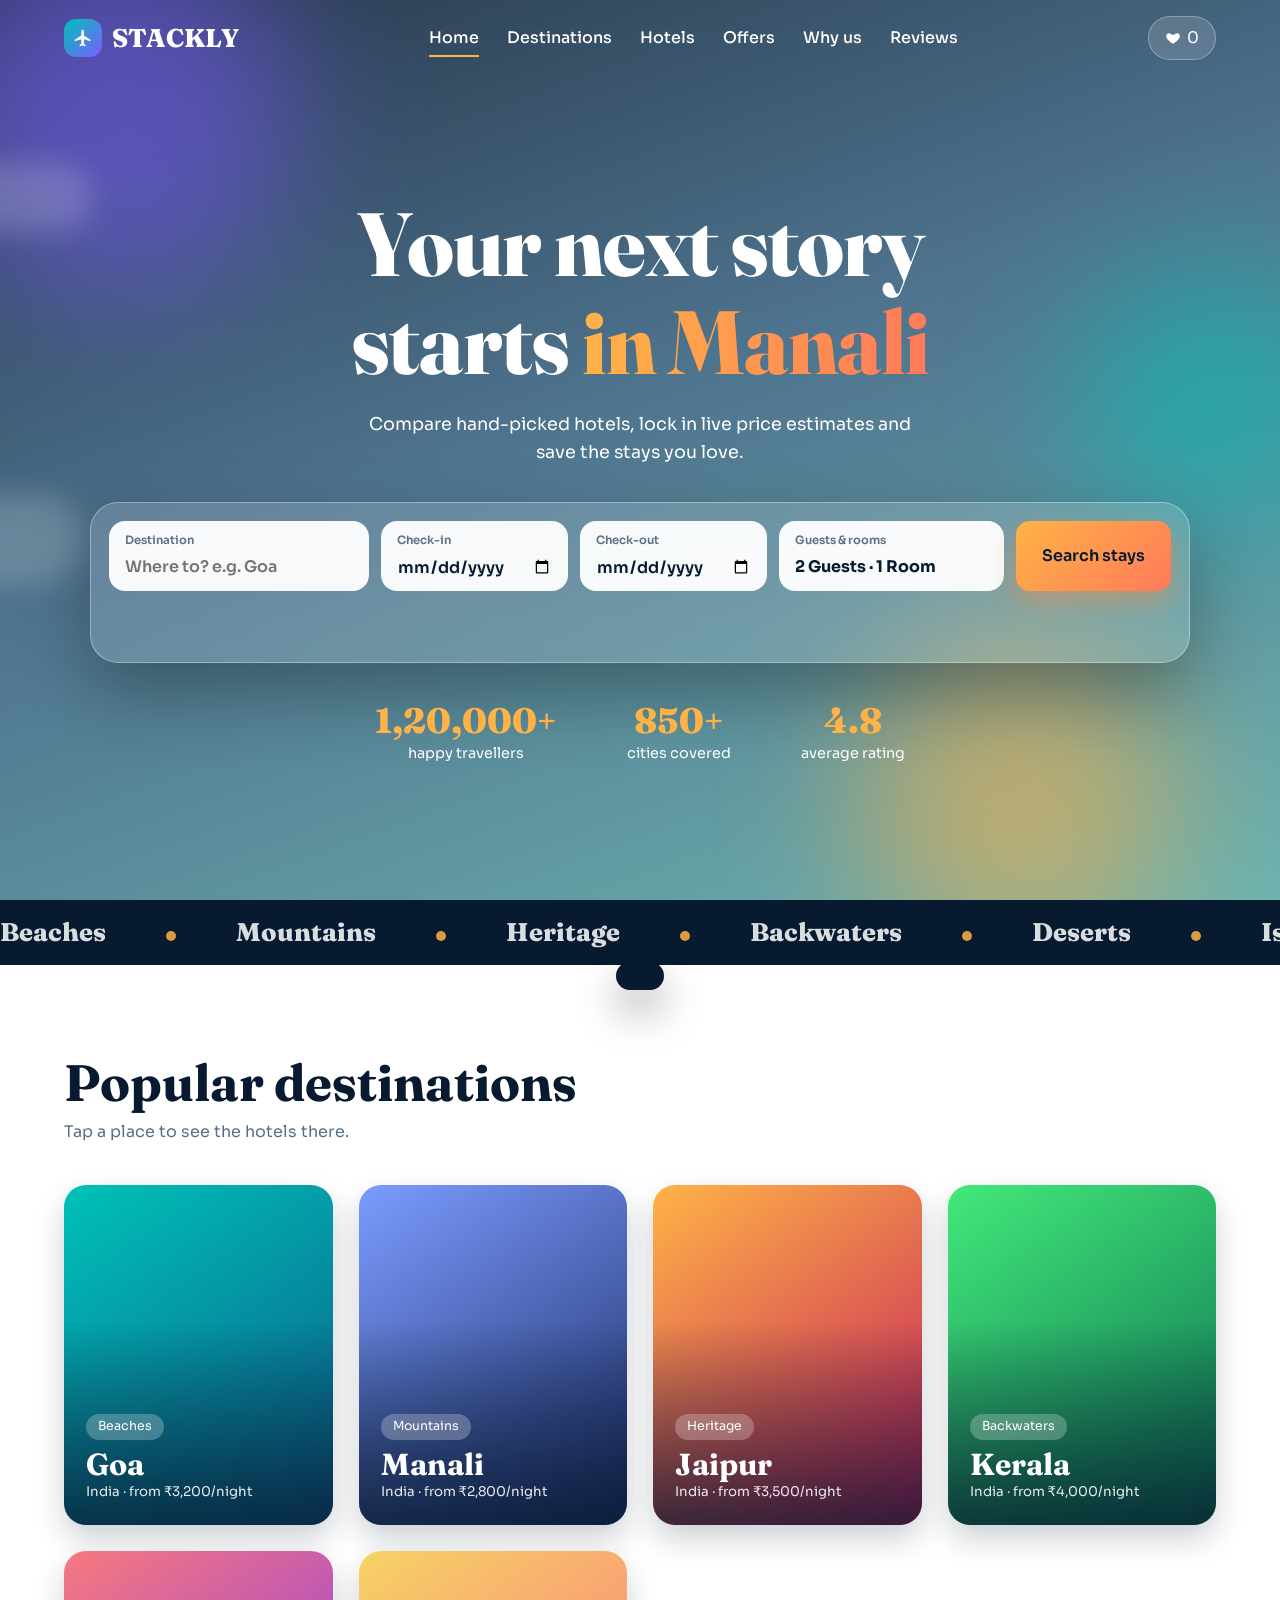
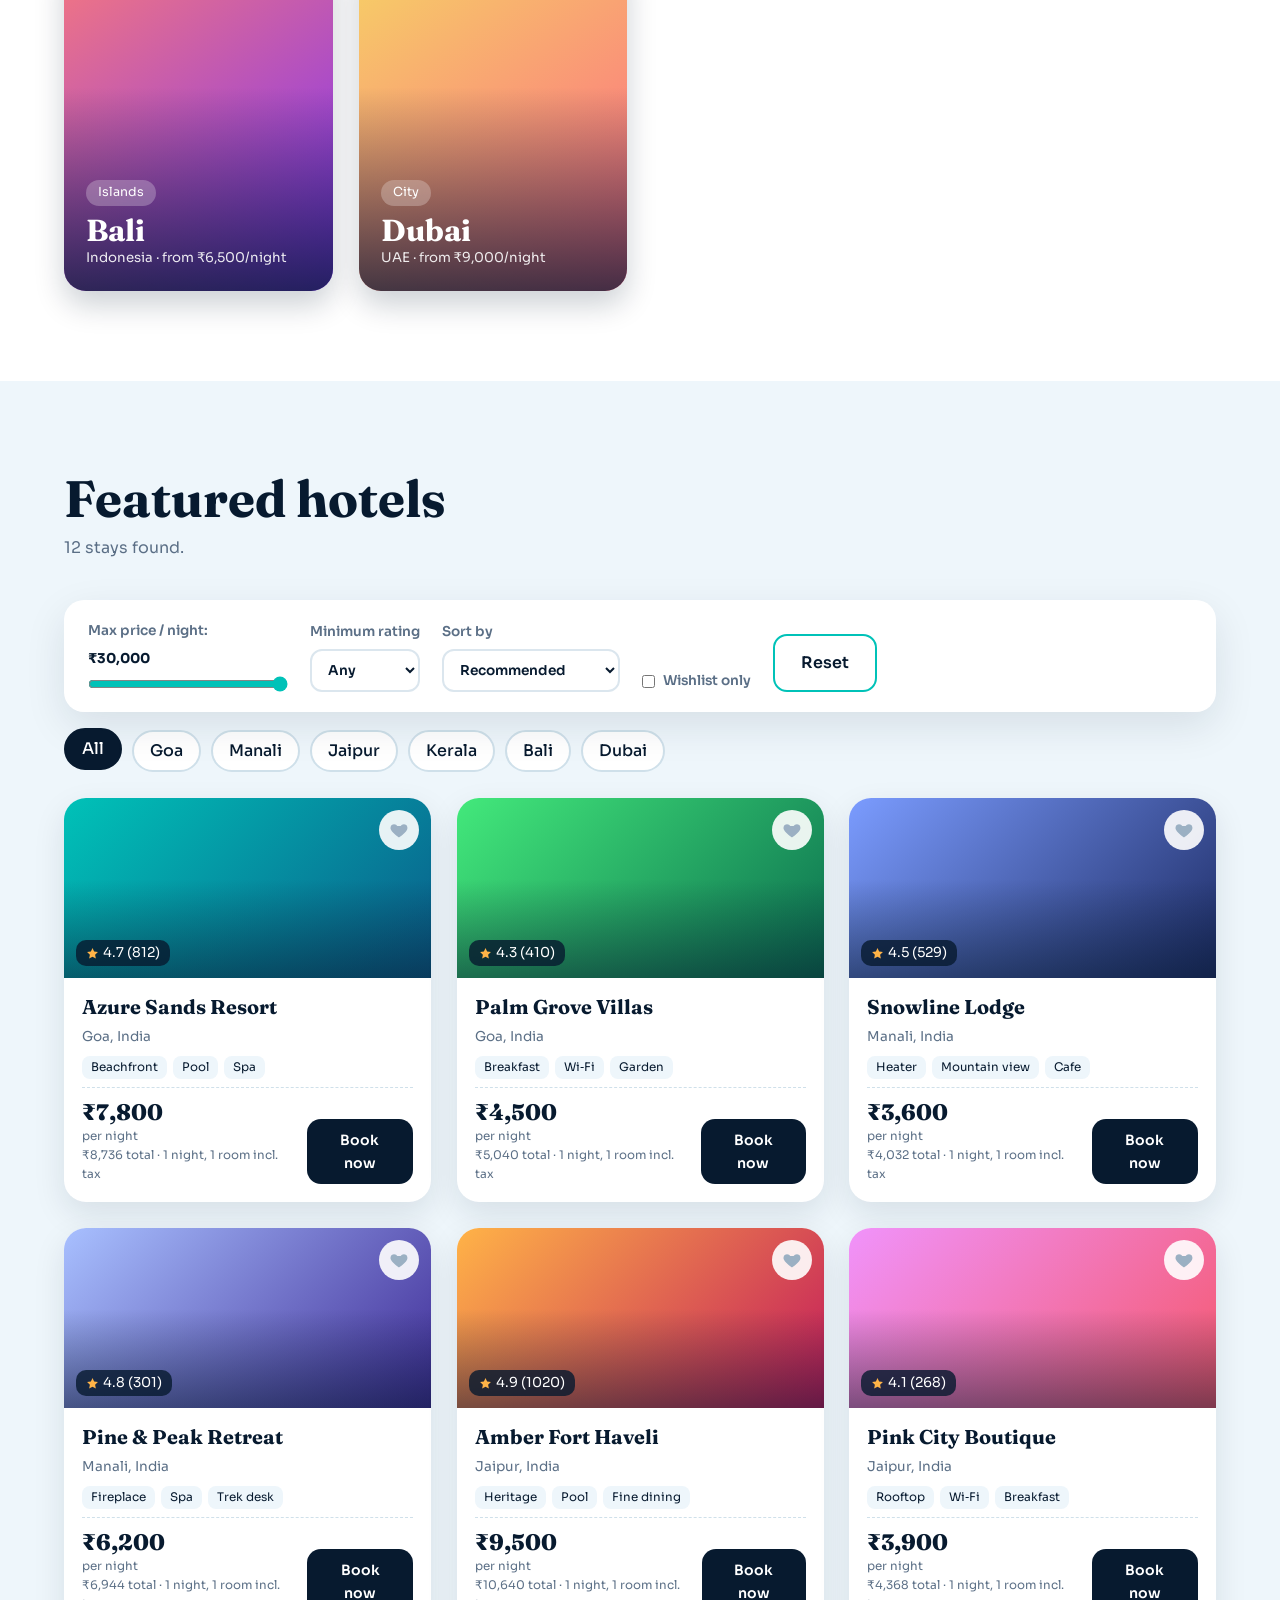
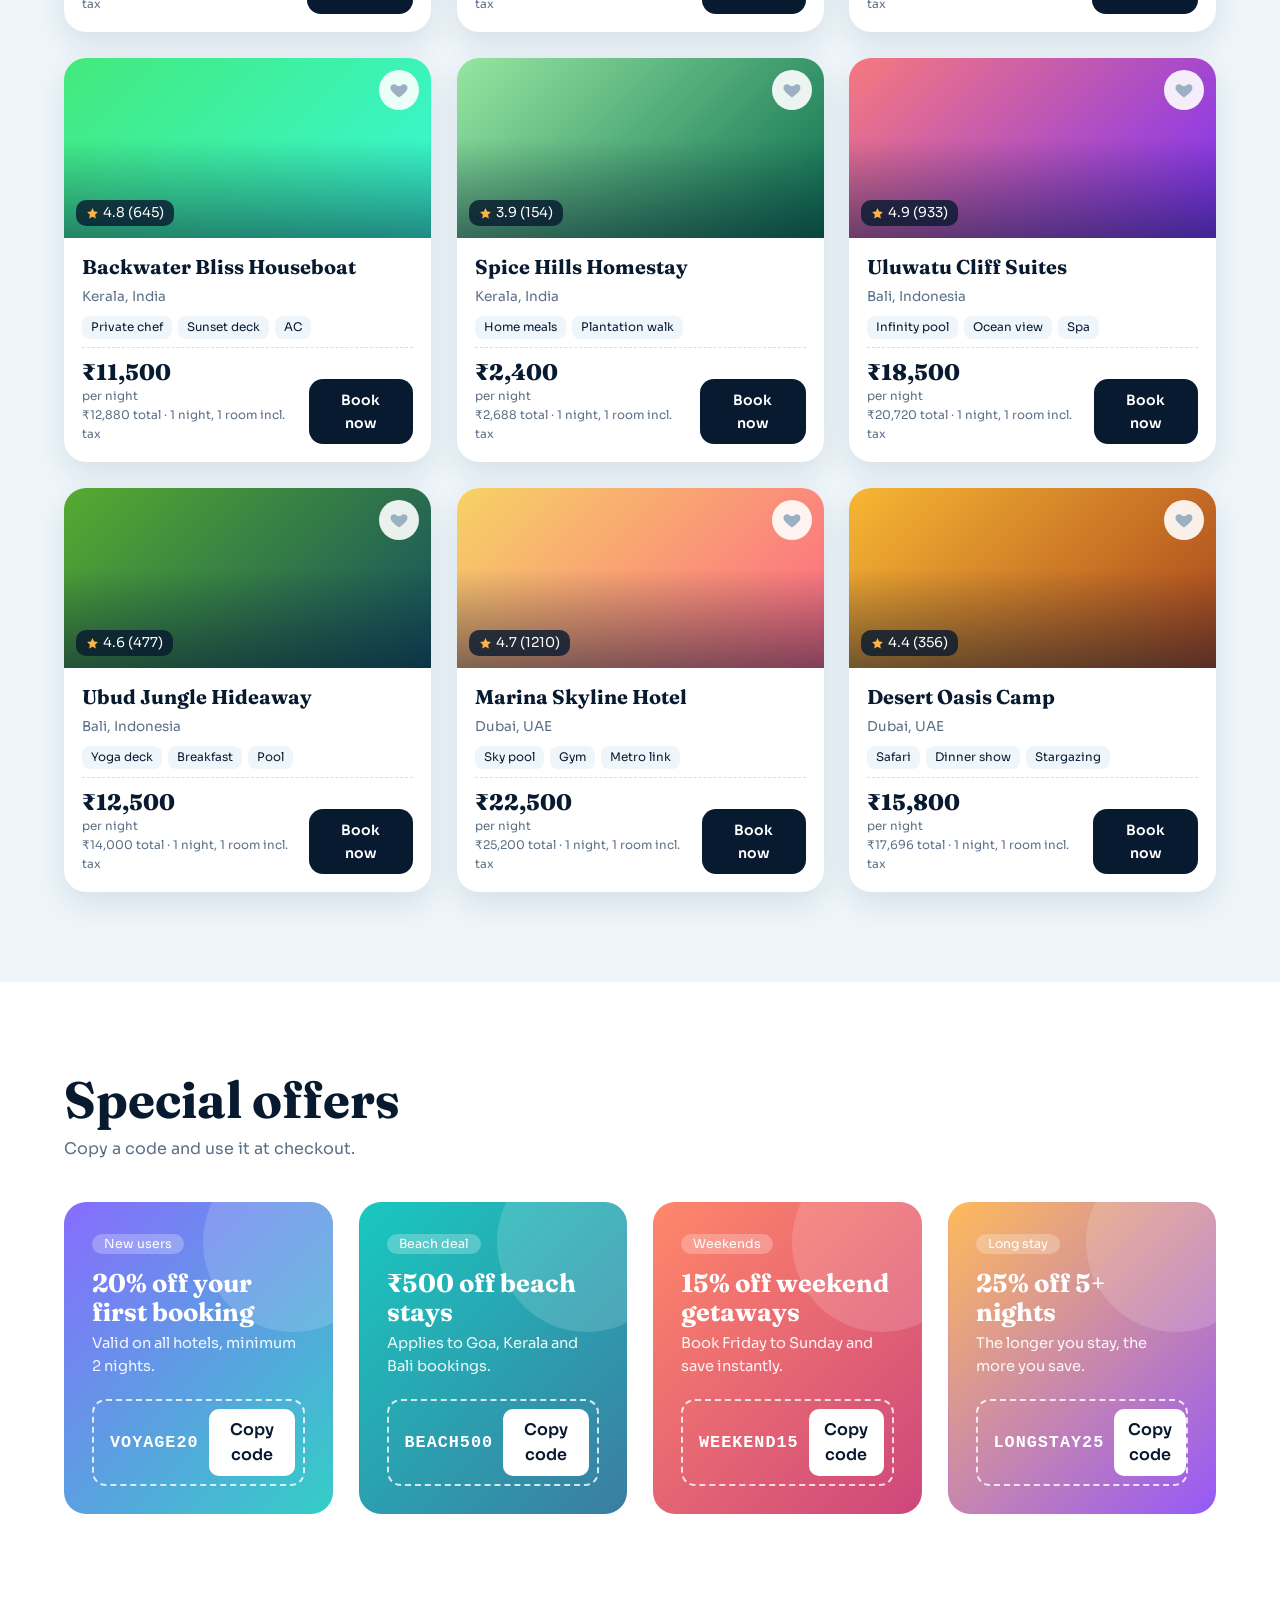
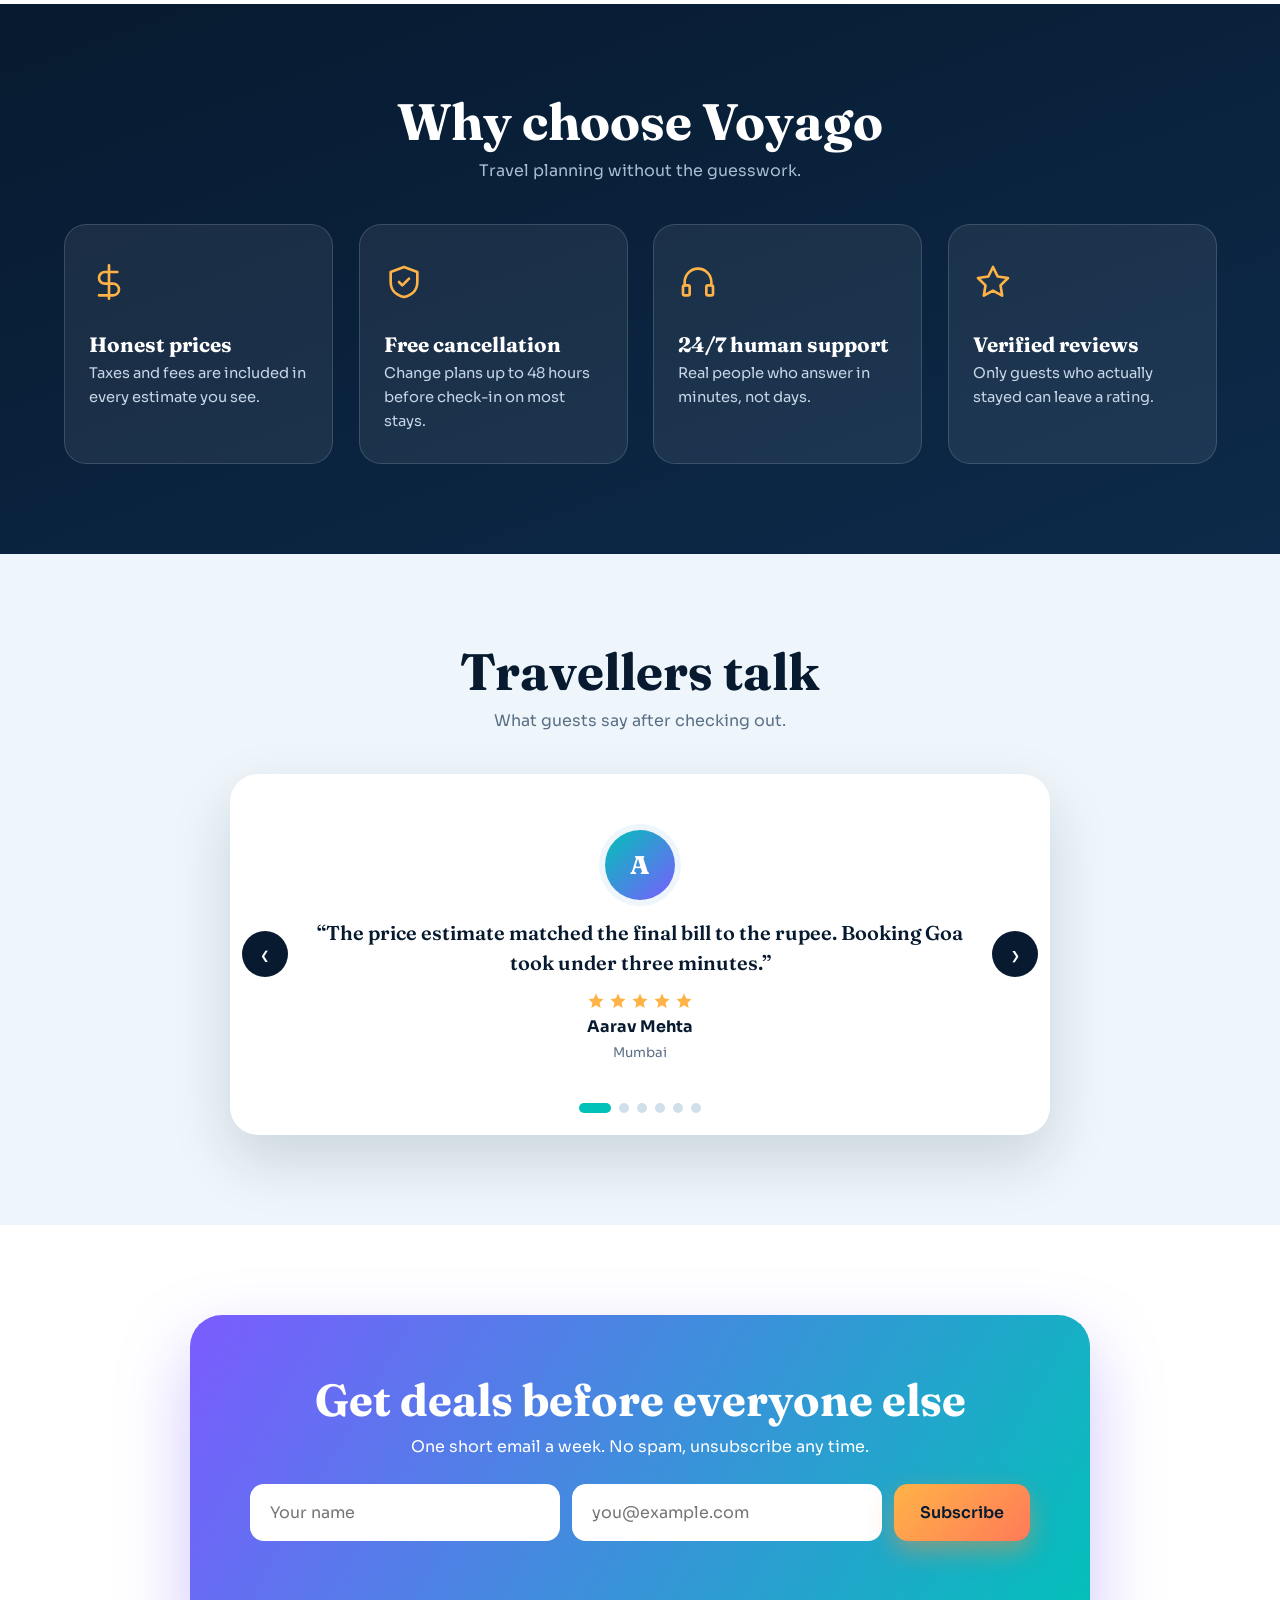
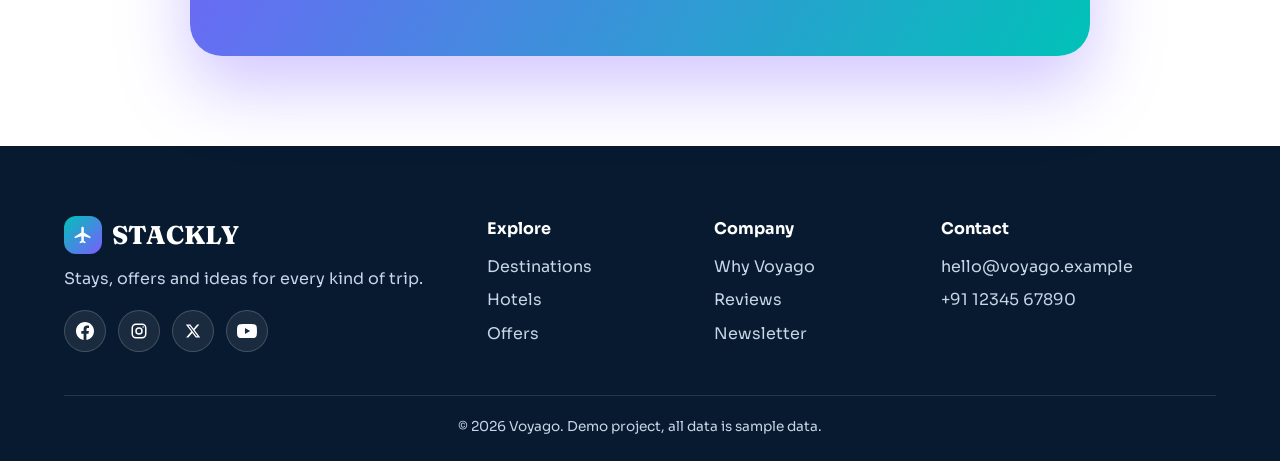
==== commit 6f082a7b: "updated page" ====
--- a/index.html
+++ b/index.html
@@ -1,1021 +1,142 @@
 <!DOCTYPE html>
-<html lang="en" data-theme="light">
+<html lang="en">
 <head>
-  <meta charset="UTF-8">
-  <meta name="viewport" content="width=device-width, initial-scale=1.0">
-  <title>Stackly | Luxury Travel, Bespoke Hotels & Experiences</title>
-  <meta name="description" content="Discover handpicked luxury hotels, private island villas, and extraordinary destinations across the globe with guaranteed best prices and seamless booking.">
-
-  <!-- Google Fonts: Plus Jakarta Sans & Playfair Display -->
-  <link rel="preconnect" href="https://fonts.googleapis.com">
-  <link rel="preconnect" href="https://fonts.gstatic.com" crossorigin>
-  <link href="https://fonts.googleapis.com/css2?family=Playfair+Display:ital,wght@0,600;0,700;1,600&family=Plus+Jakarta+Sans:wght@400;500;600;700;800&display=swap" rel="stylesheet">
-
-  <!-- Font Awesome Icons -->
-  <link rel="stylesheet" href="https://cdnjs.cloudflare.com/ajax/libs/font-awesome/6.5.1/css/all.min.css">
-
-  <!-- AOS (Animate On Scroll) CSS -->
-  <link rel="stylesheet" href="https://unpkg.com/aos@2.3.1/dist/aos.css">
-
-  <!-- Custom Stylesheets -->
-  <link rel="stylesheet" href="css/style.css">
-  <link rel="stylesheet" href="css/animations.css">
-  <link rel="stylesheet" href="css/responsive.css">
+<meta charset="UTF-8">
+<meta name="viewport" content="width=device-width, initial-scale=1">
+<title>STACKLY – Book Hotels & Dream Destinations</title>
+<meta name="description" content="Search destinations, compare hotels and book your next trip with Voyago.">
+<link rel="preconnect" href="https://fonts.googleapis.com">
+<link rel="preconnect" href="https://fonts.gstatic.com" crossorigin>
+<link href="https://fonts.googleapis.com/css2?family=Fraunces:opsz,wght@9..144,600;9..144,800&family=Sora:wght@400;500;600&display=swap" rel="stylesheet">
+<link rel="stylesheet" href="https://unpkg.com/aos@2.3.4/dist/aos.css">
+<link rel="stylesheet" href="css/style.css">
 </head>
 <body>
+<div class="progress" id="progress"></div>
 
-  <!-- =========================================================================
-       1. TOP ANNOUNCEMENT BAR
-       ========================================================================= -->
-  <div class="top-bar">
-    <div class="container">
-      <div class="top-bar-left">
-        <span class="top-bar-tag">Flash Sale</span>
-        <span>🎉 Winter 2026 Promo: Extra 25% OFF luxury stays with code <strong>WANDER25</strong></span>
-      </div>
-      <div class="top-bar-right">
-        <a href="#special-offers" class="top-bar-link"><i class="fa-solid fa-bolt"></i> View All Deals</a>
-        <a href="#why-choose-us" class="top-bar-link"><i class="fa-solid fa-headset"></i> 24/7 VIP Support</a>
+<header class="header" id="header">
+  <a href="#home" class="logo"><span class="logo-mark"><svg viewBox="0 0 24 24" width="20" height="20" fill="currentColor"><path d="M21 16v-2l-8-5V3.5a1.5 1.5 0 0 0-3 0V9l-8 5v2l8-2.5V19l-2 1.5V22l3.5-1 3.5 1v-1.5L13 19v-5.5z"/></svg></span>STACKLY</a>
+  <nav class="nav" id="nav" aria-label="Main">
+    <a href="#home">Home</a><a href="#destinations">Destinations</a><a href="#hotels">Hotels</a>
+    <a href="#offers">Offers</a><a href="#why">Why us</a><a href="#reviews">Reviews</a>
+  </nav>
+  <div class="head-actions">
+    <button class="wish-btn" id="wishNav" aria-label="Show wishlist"><svg viewBox="0 0 24 24" width="16" height="16" fill="currentColor"><path d="M12 21s-7.5-4.6-9.6-9.2C.9 8.6 2.6 5 6 5c2 0 3.4 1.1 4 2.3h4C14.600 6.100 16 5 18 5c3.400 0 5.100 3.600 3.600 6.800C19.500 16.400 12 21 12 21z"/></svg> <span id="wishCount">0</span></button>
+    <button class="burger" id="burger" aria-label="Toggle menu" aria-expanded="false"><i></i><i></i><i></i></button>
+  </div>
+</header>
+
+<main>
+<section class="hero" id="home">
+  <div class="orb o1"></div><div class="orb o2"></div><div class="orb o3"></div>
+  <span class="cloud c1"></span><span class="cloud c2"></span><span class="plane"><svg viewBox="0 0 24 24" width="34" height="34" fill="currentColor"><path d="M21 16v-2l-8-5V3.5a1.5 1.5 0 0 0-3 0V9l-8 5v2l8-2.5V19l-2 1.5V22l3.5-1 3.5 1v-1.5L13 19v-5.5z"/></svg></span>
+  <div class="hero-text">
+    <h1 data-aos="fade-up">Your next story <br>starts <span class="swap" id="swap">in Goa</span></h1>
+    <p data-aos="fade-up" data-aos-delay="150">Compare hand-picked hotels, lock in live price estimates and save the stays you love.</p>
+  </div>
+  <form class="search glass" id="searchForm" novalidate data-aos="zoom-in-up" data-aos-delay="250">
+    <label class="field f-dest"><span>Destination</span>
+      <input id="destInput" list="destList" placeholder="Where to? e.g. Goa" autocomplete="off">
+      <datalist id="destList"></datalist></label>
+    <label class="field"><span>Check-in</span><input type="date" id="checkIn"></label>
+    <label class="field"><span>Check-out</span><input type="date" id="checkOut"></label>
+    <div class="field guests"><span>Guests & rooms</span>
+      <button type="button" class="gbtn" id="guestToggle" aria-expanded="false"><b id="guestLabel">2 Guests · 1 Room</b></button>
+      <div class="gpanel" id="guestPanel">
+        <div class="grow">Adults<div class="step"><button type="button" data-k="guests" data-d="-1">−</button><output id="vGuests">2</output><button type="button" data-k="guests" data-d="1">+</button></div></div>
+        <div class="grow">Rooms<div class="step"><button type="button" data-k="rooms" data-d="-1">−</button><output id="vRooms">1</output><button type="button" data-k="rooms" data-d="1">+</button></div></div>
       </div>
     </div>
+    <button class="btn btn-sun" type="submit">Search stays</button>
+    <p class="form-msg" id="searchMsg" role="alert"></p>
+  </form>
+  <div class="stats" data-aos="fade-up" data-aos-delay="400">
+    <div><b data-count="120000">0</b>happy travellers</div><div><b data-count="850">0</b>cities covered</div><div><b data-count="4.8" data-dec="1">0</b>average rating</div>
   </div>
+</section>
 
-  <!-- =========================================================================
-       2. HEADER & NAVIGATION
-       ========================================================================= -->
-  <header class="site-header" id="site-header">
-    <div class="container">
-      <div class="header-inner">
-        <!-- Logo -->
-        <!-- Logo -->
-       <a href="#" class="site-logo" aria-label="Stackly home">
-          <img src="./assets/stackely.webp" alt="Stackly" class="site-logo-img">
-       </a>
+<div class="marquee" aria-hidden="true"><div class="track"><span>Beaches</span><span>Mountains</span><span>Heritage</span><span>Backwaters</span><span>Deserts</span><span>Islands</span><span>Beaches</span><span>Mountains</span><span>Heritage</span><span>Backwaters</span><span>Deserts</span><span>Islands</span></div></div>
 
-        <!-- Desktop Nav Links -->
-        <nav class="nav-menu">
-           <a href="#destinations" class="nav-link">Destinations</a>
-           <a href="#hotels-section" class="nav-link">Featured Stays</a>
-           <a href="#price-estimator" class="nav-link">Price Calculator</a>
-           <a href="#special-offers" class="nav-link">Special Offers</a>
-        </nav>
+<section class="section" id="destinations">
+  <div class="head" data-aos="fade-right"><h2>Popular destinations</h2><p>Tap a place to see the hotels there.</p></div>
+  <div class="grid dest-grid" id="destGrid"></div>
+</section>
 
-        <!-- Header Actions -->
-        <div class="header-actions">
-          <!-- Currency Selector -->
-          <div class="currency-select-wrapper">
-            <select id="currency-select" class="currency-select" aria-label="Select currency">
-              <option value="USD">USD ($)</option>
-              <option value="EUR">EUR (€)</option>
-              <option value="GBP">GBP (£)</option>
-              <option value="INR">INR (₹)</option>
-              <option value="AUD">AUD (A$)</option>
-              <option value="JPY">JPY (¥)</option>
-            </select>
-            <i class="fa-solid fa-chevron-down currency-select-icon"></i>
-          </div>
+<section class="section alt" id="hotels">
+  <div class="head" data-aos="fade-right"><h2>Featured hotels</h2><p id="resultInfo">Hand-picked stays with free cancellation.</p></div>
+  <div class="filters glass-d" data-aos="fade-up">
+    <label>Max price / night: <b id="priceVal">₹30,000</b>
+      <input type="range" id="priceRange" min="2000" max="30000" step="500" value="30000"></label>
+    <label>Minimum rating
+      <select id="ratingSel"><option value="0">Any</option><option value="3.5">3.5+</option><option value="4">4.0+</option><option value="4.5">4.5+</option><option value="4.8">4.8+</option></select></label>
+    <label>Sort by
+      <select id="sortSel"><option value="rec">Recommended</option><option value="pl">Price: low to high</option><option value="ph">Price: high to low</option><option value="rt">Rating: high to low</option><option value="nm">Name: A–Z</option></select></label>
+    <label class="chk"><input type="checkbox" id="wishOnly"> Wishlist only</label>
+    <button class="btn btn-ghost" id="resetBtn" type="button">Reset</button>
+  </div>
+  <div class="chips" id="chips"></div>
+  <div class="grid hotel-grid" id="hotelGrid"></div>
+  <div class="empty" id="emptyState" hidden><span><svg viewBox="0 0 24 24" width="64" height="64" fill="none" stroke="currentColor" stroke-width="1.5" stroke-linecap="round" stroke-linejoin="round"><rect x="4" y="7" width="16" height="13" rx="2"/><path d="M9 7V5a1 1 0 0 1 1-1h4a1 1 0 0 1 1 1v2M4 13h16"/></svg></span><h3>No stays match yet</h3><p>Raise the price limit, lower the rating or reset the filters.</p></div>
+</section>
 
-          <!-- Theme Toggle (Dark/Light) -->
-          <button id="theme-toggle-btn" class="header-action-btn" title="Toggle Dark/Light Mode" aria-label="Toggle Dark/Light Mode">
-            <i id="theme-toggle-icon" class="fa-solid fa-moon"></i>
-          </button>
+<section class="section" id="offers">
+  <div class="head" data-aos="fade-right"><h2>Special offers</h2><p>Copy a code and use it at checkout.</p></div>
+  <div class="grid offer-grid" id="offerGrid"></div>
+</section>
 
-          <!-- Wishlist Heart Button -->
-          <button id="header-wishlist-btn" class="header-action-btn" title="View Wishlist" aria-label="View Wishlist">
-            <i class="fa-regular fa-heart"></i>
-            <span id="wishlist-count-badge" class="wishlist-count-badge" style="display: none;">0</span>
-          </button>
+<section class="section why" id="why">
+  <div class="head center" data-aos="fade-up"><h2>Why choose Voyago</h2><p>Travel planning without the guesswork.</p></div>
+  <div class="grid why-grid">
+    <article class="why-card" data-aos="flip-left"><i><svg viewBox="0 0 24 24" width="40" height="40" fill="none" stroke="currentColor" stroke-width="1.6" stroke-linecap="round" stroke-linejoin="round"><path d="M12 2v20M17 6H9.500a3.500 3.500 0 0 0 0 7h5a3.500 3.500 0 0 1 0 7H6"/></svg></i><h3>Honest prices</h3><p>Taxes and fees are included in every estimate you see.</p></article>
+    <article class="why-card" data-aos="flip-left" data-aos-delay="100"><i><svg viewBox="0 0 24 24" width="40" height="40" fill="none" stroke="currentColor" stroke-width="1.6" stroke-linecap="round" stroke-linejoin="round"><path d="M12 3l8 3v6c0 5-3.500 8-8 9-4.500-1-8-4-8-9V6z"/><path d="M9 12l2 2 4-4"/></svg></i><h3>Free cancellation</h3><p>Change plans up to 48 hours before check-in on most stays.</p></article>
+    <article class="why-card" data-aos="flip-left" data-aos-delay="200"><i><svg viewBox="0 0 24 24" width="40" height="40" fill="none" stroke="currentColor" stroke-width="1.6" stroke-linecap="round" stroke-linejoin="round"><path d="M4 14v-2a8 8 0 0 1 16 0v2"/><rect x="3" y="14" width="4" height="6" rx="1"/><rect x="17" y="14" width="4" height="6" rx="1"/></svg></i><h3>24/7 human support</h3><p>Real people who answer in minutes, not days.</p></article>
+    <article class="why-card" data-aos="flip-left" data-aos-delay="300"><i><svg viewBox="0 0 24 24" width="40" height="40" fill="none" stroke="currentColor" stroke-width="1.6" stroke-linecap="round" stroke-linejoin="round"><path d="M12 3l2.800 5.700 6.200.9-4.500 4.400 1 6.200L12 17.200 6.500 20.200l1-6.200L3 9.600l6.200-.9z"/></svg></i><h3>Verified reviews</h3><p>Only guests who actually stayed can leave a rating.</p></article>
+  </div>
+</section>
 
-          <!-- Book Now / Reserve CTA -->
-          <button class="btn btn-sm btn-primary" onclick="openBookingModal('hotel-1')">
-            <i class="fa-solid fa-calendar-check"></i>
-            <span>Quick Book</span>
-          </button>
+<section class="section alt" id="reviews">
+  <div class="head center" data-aos="fade-up"><h2>Travellers talk</h2><p>What guests say after checking out.</p></div>
+  <div class="slider" id="slider" data-aos="zoom-in">
+    <div class="slides" id="slides"></div>
+    <button class="arrow prev" id="prev" aria-label="Previous review">‹</button>
+    <button class="arrow next" id="next" aria-label="Next review">›</button>
+    <div class="dots" id="dots"></div>
+  </div>
+</section>
 
-          <!-- Mobile Hamburger Toggle -->
-          <button id="mobile-menu-toggle" class="mobile-menu-toggle" aria-label="Open mobile navigation">
-            <span></span>
-            <span></span>
-            <span></span>
-          </button>
-        </div>
-      </div>
-    </div>
-  </header>
+<section class="section news" id="newsletter">
+  <div class="news-box" data-aos="zoom-in">
+    <h2>Get deals before everyone else</h2>
+    <p>One short email a week. No spam, unsubscribe any time.</p>
+    <form id="newsForm" novalidate>
+      <input type="text" id="newsName" placeholder="Your name" aria-label="Your name">
+      <input type="email" id="newsEmail" placeholder="you@example.com" aria-label="Email address">
+      <button class="btn btn-sun" type="submit">Subscribe</button>
+    </form>
+    <p class="form-msg" id="newsMsg" role="alert"></p>
+  </div>
+</section>
+</main>
 
-  <!-- =========================================================================
-       3. HERO SECTION WITH DESTINATION SEARCH & FILTERS
-       ========================================================================= -->
-  <section class="hero-section" id="hero-search">
-    <div class="hero-background-shapes">
-      <div class="shape-blob shape-blob-1"></div>
-      <div class="shape-blob shape-blob-2"></div>
-    </div>
+<footer class="footer">
+  <div class="foot-grid">
+    <div><a href="#home" class="logo"><span class="logo-mark"><svg viewBox="0 0 24 24" width="20" height="20" fill="currentColor"><path d="M21 16v-2l-8-5V3.5a1.5 1.5 0 0 0-3 0V9l-8 5v2l8-2.5V19l-2 1.5V22l3.5-1 3.5 1v-1.5L13 19v-5.5z"/></svg></span>STACKLY</a><p>Stays, offers and ideas for every kind of trip.</p>
+      <div class="social"><a href="./html/404.html" aria-label="Facebook"  rel="noopener"><svg viewBox="0 0 24 24" width="18" height="18" fill="currentColor"><path d="M24 12.07C24 5.4 18.63 0 12 0S0 5.4 0 12.07C0 18.1 4.39 23.1 10.13 24v-8.44H7.08v-3.49h3.05V9.41c0-3.02 1.8-4.7 4.54-4.7 1.31 0 2.68.24 2.68.24v2.97h-1.5c-1.5 0-1.96.93-1.96 1.89v2.26h3.32l-.53 3.5h-2.8V24C19.61 23.1 24 18.1 24 12.07z"/></svg></a>
+        <a href="./html/404.html" aria-label="Instagram" rel="noopener"><svg viewBox="0 0 24 24" width="18" height="18" fill="none" stroke="currentColor" stroke-width="2" stroke-linecap="round" stroke-linejoin="round"><rect x="3" y="3" width="18" height="18" rx="5"/><circle cx="12" cy="12" r="4"/><circle cx="17.5" cy="6.5" r="1" fill="currentColor" stroke="none"/></svg></a>
+        <a href="./html/404.html" aria-label="X" rel="noopener"><svg viewBox="0 0 24 24" width="16" height="16" fill="currentColor"><path d="M18.244 2.25h3.308l-7.227 8.26 8.502 11.24H16.17l-5.214-6.817L4.99 21.75H1.68l7.73-8.835L1.254 2.25H8.08l4.713 6.231zm-1.161 17.52h1.833L7.084 4.126H5.117z"/></svg></a>
+        <a href="./html/404.html" aria-label="YouTube" rel="noopener"><svg viewBox="0 0 24 24" width="20" height="20" fill="currentColor"><path d="M23.5 6.19a3.02 3.02 0 0 0-2.12-2.14C19.5 3.55 12 3.55 12 3.55s-7.5 0-9.38.5A3.02 3.02 0 0 0 .5 6.19C0 8.07 0 12 0 12s0 3.93.5 5.81a3.02 3.02 0 0 0 2.12 2.14c1.88.5 9.38.5 9.38.5s7.5 0 9.38-.5a3.02 3.02 0 0 0 2.12-2.14C24 15.93 24 12 24 12s0-3.93-.5-5.81zM9.55 15.57V8.43L15.82 12z"/></svg></a></div></div>
+    <div><h4>Explore</h4><a href="#destinations">Destinations</a><a href="#hotels">Hotels</a><a href="#offers">Offers</a></div>
+    <div><h4>Company</h4><a href="#why">Why Voyago</a><a href="#reviews">Reviews</a><a href="#newsletter">Newsletter</a></div>
+    <div><h4>Contact</h4><a href="./html/404.html">hello@voyago.example</a><a href="./html/404.html">+91 12345 67890</a></div>
+  </div>
+  <p class="copy">© <span id="year"></span> Voyago. Demo project, all data is sample data.</p>
+</footer>
 
-    <div class="container">
-      <div class="hero-content" data-aos="fade-up">
-        <!-- Floating Pill -->
-        <div class="hero-pill-badge float-slow">
-          <i class="fa-solid fa-star"></i>
-          <span>Voted #1 Curated Luxury Travel Platform 2026</span>
-        </div>
+<div class="toast" id="toast" role="status" aria-live="polite"></div>
+<button class="totop" id="toTop" aria-label="Back to top"><svg viewBox="0 0 24 24" width="22" height="22" fill="none" stroke="currentColor" stroke-width="2.4" stroke-linecap="round" stroke-linejoin="round"><path d="M12 19V5M5 12l7-7 7 7"/></svg></button>
 
-        <h1 class="hero-title">
-          Explore The World's Most <br>
-          <span class="gradient-text">Extraordinary Places</span>
-        </h1>
-
-        <p class="hero-subtitle">
-          Bespoke cliffside villas, private overwater sanctuaries, and historic alpine retreats. 
-          Verified stays with guaranteed best prices, flexible cancellation, and zero hidden fees.
-        </p>
-
-        <!-- Search Mode Tabs -->
-        <div class="search-tabs">
-          <button class="search-tab-btn active"><i class="fa-solid fa-hotel"></i> Luxury Stays</button>
-          <button class="search-tab-btn"><i class="fa-solid fa-plane-departure"></i> Flights</button>
-          <button class="search-tab-btn"><i class="fa-solid fa-umbrella-beach"></i> Holiday Packages</button>
-        </div>
-
-        <!-- Master Search Bar Form -->
-        <div class="search-box-container" data-aos="zoom-in" data-aos-delay="100">
-          <form id="hero-search-form" class="search-form-grid" onsubmit="return false;">
-            
-            <!-- 1. Destination with Live Autocomplete -->
-            <div class="search-field-group">
-              <label class="search-field-label" for="hero-destination-input">
-                <i class="fa-solid fa-location-dot"></i> Destination
-              </label>
-              <div class="search-input-wrapper">
-                <input type="text" id="hero-destination-input" class="search-input" placeholder="Where are you going?" autocomplete="off">
-              </div>
-              <!-- Autocomplete Dropdown -->
-              <div id="destination-autocomplete-list" class="autocomplete-dropdown"></div>
-            </div>
-
-            <!-- 2. Check-in Date -->
-            <div class="search-field-group">
-              <label class="search-field-label" for="search-checkin">
-                <i class="fa-regular fa-calendar"></i> Check-In
-              </label>
-              <div class="search-input-wrapper">
-                <input type="date" id="search-checkin" class="search-input">
-              </div>
-            </div>
-
-            <!-- 3. Check-out Date with Duration Badge -->
-            <div class="search-field-group">
-              <label class="search-field-label" for="search-checkout">
-                <i class="fa-regular fa-calendar-check"></i> Check-Out
-              </label>
-              <div class="search-input-wrapper">
-                <input type="date" id="search-checkout" class="search-input">
-                <span id="search-nights-badge" class="search-nights-pill">3 Nights</span>
-              </div>
-            </div>
-
-            <!-- 4. Guests & Rooms Selector with Popover -->
-            <div class="search-field-group">
-              <label class="search-field-label">
-                <i class="fa-solid fa-user-group"></i> Guests & Rooms
-              </label>
-              <div class="search-input-wrapper">
-                <input type="text" id="search-guests-summary" class="search-input" value="2 Guests, 1 Room" readonly style="cursor: pointer;">
-                <button type="button" id="search-guests-trigger" class="header-action-btn" style="position: absolute; right: 6px; width: 32px; height: 32px;" aria-label="Open guests selector">
-                  <i class="fa-solid fa-chevron-down" style="font-size: 0.8rem;"></i>
-                </button>
-              </div>
-
-              <!-- Guests Popover -->
-              <div id="search-guests-popover" class="guests-popover">
-                <!-- Adults -->
-                <div class="guest-counter-row">
-                  <div class="guest-label-wrap">
-                    <h4>Adults</h4>
-                    <p>Ages 18 or above</p>
-                  </div>
-                  <div class="counter-controls">
-                    <button type="button" class="counter-btn" data-action="minus-adults" aria-label="Decrease adults">-</button>
-                    <span id="count-adults" class="counter-value">2</span>
-                    <button type="button" class="counter-btn" data-action="plus-adults" aria-label="Increase adults">+</button>
-                  </div>
-                </div>
-
-                <!-- Children -->
-                <div class="guest-counter-row">
-                  <div class="guest-label-wrap">
-                    <h4>Children</h4>
-                    <p>Ages 0 to 17</p>
-                  </div>
-                  <div class="counter-controls">
-                    <button type="button" class="counter-btn" data-action="minus-children" aria-label="Decrease children">-</button>
-                    <span id="count-children" class="counter-value">0</span>
-                    <button type="button" class="counter-btn" data-action="plus-children" aria-label="Increase children">+</button>
-                  </div>
-                </div>
-
-                <!-- Rooms -->
-                <div class="guest-counter-row">
-                  <div class="guest-label-wrap">
-                    <h4>Rooms</h4>
-                    <p>Number of suites</p>
-                  </div>
-                  <div class="counter-controls">
-                    <button type="button" class="counter-btn" data-action="minus-rooms" aria-label="Decrease rooms">-</button>
-                    <span id="count-rooms" class="counter-value">1</span>
-                    <button type="button" class="counter-btn" data-action="plus-rooms" aria-label="Increase rooms">+</button>
-                  </div>
-                </div>
-
-                <button type="button" id="guests-apply-btn" class="btn btn-sm btn-primary guests-apply-btn">Apply Guests</button>
-              </div>
-            </div>
-
-            <!-- 5. Search Button -->
-            <button type="button" id="hero-search-btn" class="btn btn-primary btn-hero-search">
-              <i class="fa-solid fa-magnifying-glass"></i>
-              <span>Explore Stays</span>
-            </button>
-
-          </form>
-        </div>
-
-        <!-- Trust Badges Bar -->
-        <div class="hero-trust-bar" data-aos="fade-up" data-aos-delay="200">
-          <div class="trust-item">
-            <i class="fa-solid fa-shield-halved"></i>
-            <span>Best Price Match + 10%</span>
-          </div>
-          <div class="trust-item">
-            <i class="fa-solid fa-award"></i>
-            <span>40-Point Luxury Inspection</span>
-          </div>
-          <div class="trust-item">
-            <i class="fa-solid fa-star"></i>
-            <span>4.96/5 from 18,000+ Guests</span>
-          </div>
-          <div class="trust-item">
-            <i class="fa-solid fa-rotate-left"></i>
-            <span>Free 48hr Cancellation</span>
-          </div>
-        </div>
-
-      </div>
-    </div>
-  </section>
-
-  <!-- =========================================================================
-       4. POPULAR DESTINATIONS SECTION (Min 6, we have 8)
-       ========================================================================= -->
-  <section class="section" id="destinations">
-    <div class="container">
-      <div class="section-header" data-aos="fade-up">
-        <span class="section-tag"><i class="fa-solid fa-earth-americas"></i> Curated Escapes</span>
-        <h2 class="section-title">Popular <span>Destinations</span></h2>
-        <p class="section-desc">Handpicked global wonderlands designed for culture seekers, beach lovers, and alpine adventurers.</p>
-      </div>
-
-      <!-- Category Filter Tabs -->
-      <div class="destination-tabs-row" data-aos="fade-up" data-aos-delay="100">
-        <button class="dest-tab-btn active" data-category="all" onclick="searchManager.renderDestinations('all')">All Destinations</button>
-        <button class="dest-tab-btn" data-category="beach" onclick="searchManager.renderDestinations('beach')">Beach & Coastal</button>
-        <button class="dest-tab-btn" data-category="cultural" onclick="searchManager.renderDestinations('cultural')">Historic & Cultural</button>
-        <button class="dest-tab-btn" data-category="mountain" onclick="searchManager.renderDestinations('mountain')">Alpine & Ski</button>
-        <button class="dest-tab-btn" data-category="luxury" onclick="searchManager.renderDestinations('luxury')">Island Luxury</button>
-        <button class="dest-tab-btn" data-category="metropolis" onclick="searchManager.renderDestinations('metropolis')">Metropolis</button>
-      </div>
-
-      <!-- Destinations Grid (Dynamic JS Rendered) -->
-      <div id="destinations-grid" class="destinations-grid"></div>
-    </div>
-  </section>
-
-  <!-- =========================================================================
-       5. FEATURED HOTELS SECTION (Min 10, we have 12)
-       ========================================================================= -->
-  <section class="section section-alt" id="hotels-section">
-    <div class="container">
-      <div class="section-header" data-aos="fade-up">
-        <span class="section-tag"><i class="fa-solid fa-crown"></i> 5-Star Sanctuaries</span>
-        <h2 class="section-title">Featured <span>Hotels & Stays</span></h2>
-        <p class="section-desc">Explore verified luxury suites with private plunge pools, panoramic views, and tailor-made concierge service.</p>
-      </div>
-
-      <!-- Hotel Filter & Sorting Toolbar -->
-      <div class="hotels-filter-toolbar" data-aos="fade-up" data-aos-delay="80">
-        <!-- Row 1: Key inputs -->
-        <div class="filter-row-primary">
-          <!-- Keyword Search -->
-          <div class="filter-input-group">
-            <label class="filter-label" for="filter-keyword"><i class="fa-solid fa-magnifying-glass"></i> Keyword</label>
-            <input type="text" id="filter-keyword" class="filter-text-input" placeholder="Search hotel name, amenity...">
-          </div>
-
-          <!-- Destination Filter -->
-          <div class="filter-input-group">
-            <label class="filter-label" for="filter-destination"><i class="fa-solid fa-location-dot"></i> Destination</label>
-            <select id="filter-destination" class="filter-select"></select>
-          </div>
-
-          <!-- Live Price Range Slider -->
-          <div class="price-slider-group">
-            <div class="price-slider-label-row">
-              <span class="filter-label"><i class="fa-solid fa-tag"></i> Max Price/Night</span>
-              <span id="filter-price-value" class="price-val" style="color: var(--primary);">$800</span>
-            </div>
-            <input type="range" id="filter-price-slider" class="range-slider" min="100" max="800" step="25" value="800">
-          </div>
-
-          <!-- Star Rating Filter -->
-          <div class="filter-input-group">
-            <label class="filter-label" for="filter-rating"><i class="fa-solid fa-star"></i> Minimum Rating</label>
-            <select id="filter-rating" class="filter-select">
-              <option value="0">All Ratings</option>
-              <option value="4.85">4.85+ ★ Top Rated</option>
-              <option value="4.90">4.90+ ★ Exceptional</option>
-              <option value="4.95">4.95+ ★ Ultra Elite</option>
-            </select>
-          </div>
-
-          <!-- Sort Functionality -->
-          <div class="filter-input-group">
-            <label class="filter-label" for="filter-sort"><i class="fa-solid fa-arrow-down-wide-short"></i> Sort By</label>
-            <select id="filter-sort" class="filter-select">
-              <option value="recommended">Recommended</option>
-              <option value="price-asc">Price: Low to High</option>
-              <option value="price-desc">Price: High to Low</option>
-              <option value="rating-desc">Highest Rated</option>
-              <option value="reviews-desc">Most Reviews</option>
-            </select>
-          </div>
-
-          <!-- Reset Button -->
-          <div class="filter-input-group" style="align-self: flex-end;">
-            <button id="filter-reset-btn" class="btn btn-sm btn-outline" style="height: 42px;">
-              <i class="fa-solid fa-arrows-rotate"></i> Reset
-            </button>
-          </div>
-        </div>
-
-        <!-- Row 2: Category Pills & Amenities -->
-        <div class="filter-row-secondary">
-          <div class="category-pills-wrap">
-            <button class="hotel-category-pill active" data-category="all">All Styles</button>
-            <button class="hotel-category-pill" data-category="luxury">Luxury Villas</button>
-            <button class="hotel-category-pill" data-category="boutique">Boutique</button>
-            <button class="hotel-category-pill" data-category="heritage">Heritage Ryokan</button>
-            <button class="hotel-category-pill" data-category="mountain">Alpine Chalets</button>
-            <button class="hotel-category-pill" data-category="beach">Beachfront</button>
-            <button class="hotel-category-pill" data-category="eco">Eco Retreats</button>
-          </div>
-
-          <div class="amenities-checkbox-wrap">
-            <label class="amenity-label">
-              <input type="checkbox" class="amenity-checkbox" value="Infinity Pool"> Pool
-            </label>
-            <label class="amenity-label">
-              <input type="checkbox" class="amenity-checkbox" value="Spa"> Spa
-            </label>
-            <label class="amenity-label">
-              <input type="checkbox" class="amenity-checkbox" value="Breakfast"> Breakfast
-            </label>
-            <label class="amenity-label">
-              <input type="checkbox" class="amenity-checkbox" value="WiFi"> Free WiFi
-            </label>
-          </div>
-        </div>
-      </div>
-
-      <!-- Result Count Bar -->
-      <div class="hotels-summary-bar">
-        <span id="hotels-count-badge">Showing <strong>12</strong> of 12 curated stays</span>
-        <span><i class="fa-solid fa-circle-check" style="color: var(--accent-emerald);"></i> Real-time rates & availability</span>
-      </div>
-
-      <!-- Hotels Grid (Dynamic JS Rendered) -->
-      <div id="hotels-grid" class="hotels-grid"></div>
-
-      <!-- Empty State -->
-      <div id="hotels-empty-state" class="hotels-empty-state">
-        <div class="empty-state-icon"><i class="fa-solid fa-hotel"></i></div>
-        <h3>No stays found matching your filter criteria</h3>
-        <p>Try widening your price range or resetting the filters to view all available properties.</p>
-        <button class="btn btn-primary" onclick="searchManager.resetFilters()" style="margin-top: 20px;">
-          <i class="fa-solid fa-rotate-left"></i> Reset All Filters
-        </button>
-      </div>
-    </div>
-  </section>
-
-  <!-- =========================================================================
-       6. DYNAMIC BOOKING PRICE ESTIMATOR SECTION
-       ========================================================================= -->
-  <section class="section" id="price-estimator">
-    <div class="container">
-      <div class="section-header" data-aos="fade-up">
-        <span class="section-tag"><i class="fa-solid fa-calculator"></i> Real-time Transparency</span>
-        <h2 class="section-title">Dynamic Booking <span>Price Estimator</span></h2>
-        <p class="section-desc">Customize your room tier, dates, guest counts, and optional VIP add-ons to see an instant, 100% transparent cost breakdown.</p>
-      </div>
-
-      <div class="estimator-layout" data-aos="fade-up" data-aos-delay="100">
-        <!-- Configuration Card -->
-        <div class="estimator-card">
-          <!-- Step 1: Pick Hotel -->
-          <div class="estimator-step">
-            <div class="step-label">
-              <span class="step-number">1</span>
-              <span>Select Hotel Property</span>
-            </div>
-            <select id="calc-hotel-select" class="estimator-hotel-select"></select>
-          </div>
-
-          <!-- Step 2: Dates & Guests -->
-          <div class="estimator-step">
-            <div class="step-label">
-              <span class="step-number">2</span>
-              <span>Stay Duration & Guests</span>
-            </div>
-            <div class="estimator-dates-grid">
-              <div class="filter-input-group">
-                <label class="filter-label" for="calc-checkin">Check-in</label>
-                <input type="date" id="calc-checkin" class="form-control">
-              </div>
-              <div class="filter-input-group">
-                <label class="filter-label" for="calc-checkout">Check-out</label>
-                <input type="date" id="calc-checkout" class="form-control">
-              </div>
-              <div class="filter-input-group">
-                <label class="filter-label" for="calc-adults">Adults</label>
-                <input type="number" id="calc-adults" class="form-control" min="1" max="10" value="2">
-              </div>
-              <div class="filter-input-group">
-                <label class="filter-label" for="calc-children">Children</label>
-                <input type="number" id="calc-children" class="form-control" min="0" max="6" value="0">
-              </div>
-            </div>
-          </div>
-
-          <!-- Step 3: Room Tier Selection -->
-          <div class="estimator-step">
-            <div class="step-label">
-              <span class="step-number">3</span>
-              <span>Select Suite Tier</span>
-            </div>
-            <div id="calc-room-tiers" class="room-tiers-grid"></div>
-          </div>
-
-          <!-- Step 4: Add-ons Selection -->
-          <div class="estimator-step">
-            <div class="step-label">
-              <span class="step-number">4</span>
-              <span>Enhance Your Experience</span>
-            </div>
-            <div id="calc-addons-list" class="addons-grid"></div>
-          </div>
-
-          <!-- Step 5: Coupon Code -->
-          <div class="estimator-step" style="margin-bottom: 0;">
-            <div class="step-label">
-              <span class="step-number">5</span>
-              <span>Promotional Discount</span>
-            </div>
-            <div class="coupon-input-group">
-              <input type="text" id="calc-coupon-input" class="coupon-input" placeholder="Enter coupon code (e.g. WANDER25)">
-              <button type="button" id="calc-coupon-btn" class="btn btn-primary">Apply Code</button>
-            </div>
-          </div>
-        </div>
-
-        <!-- Live Receipt Card -->
-        <div class="estimator-receipt-card">
-          <div class="receipt-header">
-            <h3>Estimated Cost Breakdown</h3>
-            <p>Guaranteed rate with taxes, service charge and active coupons.</p>
-          </div>
-
-          <div class="receipt-breakdown">
-            <div class="receipt-row">
-              <span class="label">Nightly Rate</span>
-              <span id="calc-summary-rate" class="val">$280 × 3 nights</span>
-            </div>
-
-            <div class="receipt-row">
-              <span class="label">Base Stay Subtotal</span>
-              <span id="calc-summary-base" class="val">$840</span>
-            </div>
-
-            <div class="receipt-row">
-              <span class="label">Suite Tier</span>
-              <span id="calc-summary-tier" class="val">Standard (1.0x)</span>
-            </div>
-
-            <div class="receipt-row">
-              <span class="label">Extra Guest Surcharge</span>
-              <span id="calc-summary-guests" class="val">Included</span>
-            </div>
-
-            <div class="receipt-row">
-              <span class="label">Selected Add-ons</span>
-              <span id="calc-summary-addons" class="val">None</span>
-            </div>
-
-            <div id="calc-discount-row" class="receipt-row discount-row" style="display: none;">
-              <span class="label"><i class="fa-solid fa-tags"></i> Coupon Discount</span>
-              <span id="calc-summary-discount" class="val">-$0</span>
-            </div>
-
-            <div class="receipt-row">
-              <span class="label">Taxes & Resort Fee (12%)</span>
-              <span id="calc-summary-taxes" class="val">$101</span>
-            </div>
-
-            <div class="receipt-row total-row">
-              <span class="label">Total Estimate</span>
-              <span id="calc-summary-total" class="val">$941</span>
-            </div>
-          </div>
-
-          <button class="btn btn-primary btn-lg" style="width: 100%;" onclick="openBookingModal(bookingCalcManager.selectedHotel.id)">
-            <i class="fa-solid fa-lock"></i>
-            <span>Proceed to Reservation</span>
-          </button>
-
-          <div class="receipt-guarantee-note">
-            <i class="fa-solid fa-shield-halved" style="color: var(--accent-emerald);"></i>
-            <span>Zero hidden charges • 100% Free Cancellation in 48h</span>
-          </div>
-        </div>
-      </div>
-    </div>
-  </section>
-
-  <!-- =========================================================================
-       7. SPECIAL OFFERS SECTION (Min 3, we have 4)
-       ========================================================================= -->
-  <section class="section section-alt" id="special-offers">
-    <div class="container">
-      <div class="section-header" data-aos="fade-up">
-        <span class="section-tag"><i class="fa-solid fa-fire"></i> Exclusive Privileges</span>
-        <h2 class="section-title">Special Promotional <span>Deals</span></h2>
-        <p class="section-desc">Unlock instant savings on premier worldwide getaways. Copy your coupon code in one click and apply it directly at checkout.</p>
-      </div>
-
-      <!-- Promotions Grid (Dynamic JS Rendered) -->
-      <div id="promotions-grid" class="promotions-grid"></div>
-    </div>
-  </section>
-
-  <!-- =========================================================================
-       8. WHY CHOOSE US SECTION
-       ========================================================================= -->
-  <section class="section" id="why-choose-us">
-    <div class="container">
-      <div class="section-header" data-aos="fade-up">
-        <span class="section-tag"><i class="fa-solid fa-gem"></i> The WanderLux Standard</span>
-        <h2 class="section-title">Why Discerning Travelers <span>Choose Us</span></h2>
-        <p class="section-desc">We elevate travel from routine bookings to unforgettable personal journeys with white-glove curation.</p>
-      </div>
-
-      <!-- Features Grid (Dynamic JS Rendered) -->
-      <div id="features-grid" class="features-grid"></div>
-    </div>
-  </section>
-
-  <!-- =========================================================================
-       9. CUSTOMER TESTIMONIALS SLIDER SECTION (Min 6, we have 6)
-       ========================================================================= -->
-  <section class="section section-alt" id="testimonials">
-    <div class="container">
-      <div class="section-header" data-aos="fade-up">
-        <span class="section-tag"><i class="fa-solid fa-heart"></i> Guest Stories</span>
-        <h2 class="section-title">What Our Travelers <span>Say</span></h2>
-        <p class="section-desc">Over 18,000 verified travelers have booked their luxury retreats through WanderLux. Read their unvarnished reviews.</p>
-      </div>
-
-      <!-- Slider Wrapper -->
-      <div id="testimonials-slider-wrapper" class="testimonials-slider-wrapper" data-aos="fade-up" data-aos-delay="100">
-        <div id="testimonials-track" class="testimonials-track"></div>
-      </div>
-
-      <!-- Slider Controls -->
-      <div class="slider-controls-row">
-        <button id="testimonial-prev-btn" class="slider-arrow-btn" aria-label="Previous testimonial">
-          <i class="fa-solid fa-arrow-left"></i>
-        </button>
-
-        <div id="testimonial-dots" class="slider-dots"></div>
-
-        <button id="testimonial-next-btn" class="slider-arrow-btn" aria-label="Next testimonial">
-          <i class="fa-solid fa-arrow-right"></i>
-        </button>
-      </div>
-    </div>
-  </section>
-
-  <!-- =========================================================================
-       10. FREQUENTLY ASKED QUESTIONS SECTION
-       ========================================================================= -->
-  <section class="section" id="faq-section">
-    <div class="container">
-      <div class="section-header" data-aos="fade-up">
-        <span class="section-tag"><i class="fa-solid fa-circle-question"></i> Help Center</span>
-        <h2 class="section-title">Frequently Asked <span>Questions</span></h2>
-        <p class="section-desc">Everything you need to know about dynamic pricing, coupon redemption, and our cancellation guarantee.</p>
-      </div>
-
-      <div id="faq-accordion-container" class="faq-container" data-aos="fade-up" data-aos-delay="100"></div>
-    </div>
-  </section>
-
-  <!-- =========================================================================
-       11. NEWSLETTER SUBSCRIPTION SECTION
-       ========================================================================= -->
-  <section class="section" id="newsletter">
-    <div class="container">
-      <div class="newsletter-banner" data-aos="zoom-in">
-        <div class="newsletter-inner">
-          <div class="newsletter-content">
-            <span class="section-tag" style="background: rgba(255,255,255,0.2); color: #ffffff; margin-bottom: 12px;">VIP Newsletter</span>
-            <h2 class="newsletter-title">Receive Secret Escape Offers & 15% Off Your First Booking</h2>
-            <p class="newsletter-desc">Join 65,000+ luxury travelers who receive our curated weekly digest of unpublished flash deals, newly opened boutique hotels, and insider guides.</p>
-          </div>
-
-          <div class="newsletter-form-wrapper">
-            <form id="newsletter-form" class="newsletter-form">
-              <div class="newsletter-input-group">
-                <input type="email" id="newsletter-email" class="newsletter-input" placeholder="Enter your email address..." required>
-                <button type="submit" id="newsletter-submit-btn" class="btn btn-secondary">
-                  <span>Subscribe</span>
-                  <i class="fa-solid fa-paper-plane"></i>
-                </button>
-              </div>
-              <div id="newsletter-feedback" class="newsletter-feedback"></div>
-            </form>
-          </div>
-        </div>
-      </div>
-    </div>
-  </section>
-
-  <!-- =========================================================================
-       12. FOOTER
-       ========================================================================= -->
-  <footer class="site-footer">
-    <div class="container">
-      <div class="footer-grid">
-        <!-- Brand Info -->
-        <div class="footer-brand">
-          <a href="#" class="site-logo" aria-label="Stackly home">
-             <img src="./assets/stackly_logo.webp" alt="Stackly" class="site-logo-img footer-logo-img">
-          </a>
-          <p class="footer-bio">
-            The global gold standard in curated luxury stays, private villas, and bespoke experiences. Redefining how the world travels with elegance and transparency.
-          </p>
-          <div class="footer-social-links">
-            <a href="#" class="social-icon-btn" aria-label="Facebook"><i class="fa-brands fa-facebook-f"></i></a>
-            <a href="#" class="social-icon-btn" aria-label="Instagram"><i class="fa-brands fa-instagram"></i></a>
-            <a href="#" class="social-icon-btn" aria-label="Twitter / X"><i class="fa-brands fa-x-twitter"></i></a>
-            <a href="#" class="social-icon-btn" aria-label="YouTube"><i class="fa-brands fa-youtube"></i></a>
-          </div>
-        </div>
-
-        <!-- Quick Links -->
-        <div class="footer-col">
-          <h4 class="footer-col-title">Explore</h4>
-          <ul class="footer-links-list">
-            <li><a href="#hero-search">All Stays</a></li>
-            <li><a href="#destinations">Global Destinations</a></li>
-            <li><a href="#special-offers">Promotional Deals</a></li>
-            <li><a href="#price-estimator">Cost Calculator</a></li>
-            <li><a href="#testimonials">Guest Testimonials</a></li>
-          </ul>
-        </div>
-
-        <!-- Destinations -->
-        <div class="footer-col">
-          <h4 class="footer-col-title">Top Destinations</h4>
-          <ul class="footer-links-list">
-            <li><a href="#destinations" onclick="searchManager.filterByDestination('dest-bali')">Bali, Indonesia</a></li>
-            <li><a href="#destinations" onclick="searchManager.filterByDestination('dest-santorini')">Santorini, Greece</a></li>
-            <li><a href="#destinations" onclick="searchManager.filterByDestination('dest-kyoto')">Kyoto, Japan</a></li>
-            <li><a href="#destinations" onclick="searchManager.filterByDestination('dest-maldives')">Maldives Atolls</a></li>
-            <li><a href="#destinations" onclick="searchManager.filterByDestination('dest-swiss')">Swiss Alps</a></li>
-          </ul>
-        </div>
-
-        <!-- Support -->
-        <div class="footer-col">
-          <h4 class="footer-col-title">Support & Trust</h4>
-          <ul class="footer-links-list">
-            <li><a href="#faq-section">Help Center & FAQ</a></li>
-            <li><a href="#why-choose-us">Price Match Guarantee</a></li>
-            <li><a href="#">Cancellation Policies</a></li>
-            <li><a href="#">Security & Privacy</a></li>
-            <li><a href="#">Terms of Service</a></li>
-          </ul>
-        </div>
-
-        <!-- Payment & Trust -->
-        <div class="footer-col">
-          <h4 class="footer-col-title">Certified & Secure</h4>
-          <p style="font-size: 0.85rem; line-height: 1.5; margin-bottom: 14px;">All transactions are encrypted with 256-bit bank-grade TLS protocol.</p>
-          <div class="footer-trust-badge-row">
-            <i class="fa-brands fa-cc-visa" title="Visa"></i>
-            <i class="fa-brands fa-cc-mastercard" title="Mastercard"></i>
-            <i class="fa-brands fa-cc-amex" title="American Express"></i>
-            <i class="fa-brands fa-cc-apple-pay" title="Apple Pay"></i>
-            <i class="fa-brands fa-cc-paypal" title="PayPal"></i>
-          </div>
-        </div>
-      </div>
-
-      <div class="footer-bottom">
-        <p>&copy; 2026 WanderLux Travel Technologies Inc. All rights reserved. Built with HTML, CSS & Vanilla JavaScript.</p>
-        <p>Crafted for Discerning Explorers Worldwide.</p>
-      </div>
-    </div>
-  </footer>
-
-  <!-- =========================================================================
-       13. WISHLIST OFF-CANVAS SLIDE-OVER DRAWER
-       ========================================================================= -->
-  <div id="wishlist-overlay" class="drawer-overlay"></div>
-  <aside id="wishlist-drawer" class="wishlist-drawer" aria-label="Saved Stays Wishlist">
-    <div class="drawer-header">
-      <h3 class="drawer-title">
-        <i class="fa-solid fa-heart"></i>
-        <span>Saved Stays Wishlist</span>
-      </h3>
-      <button id="wishlist-close-btn" class="drawer-close-btn" aria-label="Close Wishlist">
-        <i class="fa-solid fa-xmark"></i>
-      </button>
-    </div>
-
-    <!-- Items Container -->
-    <div id="wishlist-items-container" class="wishlist-items-container"></div>
-
-    <!-- Empty State -->
-    <div id="wishlist-empty-state" class="wishlist-empty-state">
-      <i class="fa-regular fa-heart"></i>
-      <h4>Your wishlist is empty</h4>
-      <p>Click the heart icon on any hotel card to save your favorite luxury stays here for later.</p>
-      <button class="btn btn-sm btn-primary" onclick="wishlistManager.closeDrawer()" style="margin-top: 16px;">
-        Browse Featured Stays
-      </button>
-    </div>
-
-    <div class="drawer-footer">
-      <button id="wishlist-clear-btn" class="btn btn-sm btn-outline" style="color: var(--secondary);">
-        <i class="fa-solid fa-trash-can"></i> Clear All
-      </button>
-      <button class="btn btn-sm btn-primary" onclick="wishlistManager.closeDrawer()">
-        Done
-      </button>
-    </div>
-  </aside>
-
-  <!-- =========================================================================
-       14. OFF-CANVAS MOBILE NAVIGATION DRAWER
-       ========================================================================= -->
-  <div id="mobile-nav-overlay" class="mobile-nav-overlay"></div>
-  <aside id="mobile-nav-drawer" class="mobile-nav-drawer" aria-label="Mobile Navigation">
-    <div class="mobile-drawer-header">
-      <a href="#" class="site-logo">
-        <div class="logo-icon-wrapper" style="width: 32px; height: 32px; font-size: 0.95rem;">
-          <i class="fa-solid fa-compass"></i>
-        </div>
-        <span class="logo-text" style="font-size: 1.3rem;">Wander<span>Lux</span></span>
-      </a>
-      <button id="mobile-nav-close" class="drawer-close-btn" aria-label="Close navigation">
-        <i class="fa-solid fa-xmark"></i>
-      </button>
-    </div>
-
-    <div class="mobile-nav-links">
-      <a href="#hero-search" class="mobile-nav-link"><i class="fa-solid fa-magnifying-glass"></i> Search</a>
-      <a href="#destinations" class="mobile-nav-link"><i class="fa-solid fa-earth-americas"></i> Destinations</a>
-      <a href="#hotels-section" class="mobile-nav-link"><i class="fa-solid fa-hotel"></i> Featured Stays</a>
-      <a href="#price-estimator" class="mobile-nav-link"><i class="fa-solid fa-calculator"></i> Price Calculator</a>
-      <a href="#special-offers" class="mobile-nav-link"><i class="fa-solid fa-bolt"></i> Special Offers</a>
-      <a href="#why-choose-us" class="mobile-nav-link"><i class="fa-solid fa-gem"></i> Why Choose Us</a>
-      <a href="#testimonials" class="mobile-nav-link"><i class="fa-solid fa-star"></i> Reviews</a>
-      <a href="#faq-section" class="mobile-nav-link"><i class="fa-solid fa-circle-question"></i> Help Center</a>
-    </div>
-
-    <div class="mobile-drawer-footer">
-      <div style="display: flex; gap: 10px; align-items: center; justify-content: space-between; margin-bottom: 12px;">
-        <select id="mobile-currency-select" class="currency-select" style="flex-grow: 1;" aria-label="Select currency">
-          <option value="USD">USD ($)</option>
-          <option value="EUR">EUR (€)</option>
-          <option value="GBP">GBP (£)</option>
-          <option value="INR">INR (₹)</option>
-          <option value="AUD">AUD (A$)</option>
-          <option value="JPY">JPY (¥)</option>
-        </select>
-        <button id="mobile-theme-btn" class="header-action-btn" title="Toggle Theme" aria-label="Toggle Dark/Light Mode">
-          <i id="mobile-theme-icon" class="fa-solid fa-moon"></i>
-        </button>
-      </div>
-      <button class="btn btn-primary" onclick="document.getElementById('mobile-nav-drawer').classList.remove('open'); document.getElementById('mobile-nav-overlay').classList.remove('open'); openBookingModal('hotel-1');">
-        <i class="fa-solid fa-calendar-check"></i> Quick Reserve
-      </button>
-    </div>
-  </aside>
-
-  <!-- =========================================================================
-       15. QUICK BOOKING / CHECKOUT MODAL
-       ========================================================================= -->
-  <div id="booking-modal" class="modal-wrapper">
-    <div id="booking-modal-backdrop" class="modal-backdrop"></div>
-    <div class="modal-card">
-      <div class="modal-header">
-        <h3 class="modal-title">Complete Your Reservation</h3>
-        <button id="booking-modal-close" class="modal-close-btn" aria-label="Close modal">
-          <i class="fa-solid fa-xmark"></i>
-        </button>
-      </div>
-
-      <div class="modal-body">
-        <!-- Selected Hotel Preview -->
-        <div class="modal-hotel-preview-row">
-          <div class="modal-hotel-thumb">
-            <img id="modal-hotel-img" src="" alt="Hotel thumbnail">
-          </div>
-          <div>
-            <h3 id="modal-hotel-title" style="font-size: 1.2rem; font-weight: 800;"></h3>
-            <div id="modal-hotel-location" style="font-size: 0.85rem; color: var(--text-muted); margin: 4px 0;"></div>
-            <div id="modal-hotel-rating" style="font-size: 0.82rem; color: var(--accent-amber); font-weight: 700;"></div>
-          </div>
-        </div>
-
-        <div class="modal-grid-2col">
-          <!-- Left: Guest Details Form -->
-          <form id="booking-checkout-form">
-            <h4 style="font-size: 1rem; font-weight: 800; margin-bottom: 14px; color: var(--text-main);">Guest Information</h4>
-            
-            <div class="form-group">
-              <label class="form-label">Full Name *</label>
-              <input type="text" name="fullName" class="form-control" placeholder="e.g. Eleanor Vance" required>
-            </div>
-
-            <div class="form-group">
-              <label class="form-label">Email Address *</label>
-              <input type="email" name="email" class="form-control" placeholder="e.g. eleanor@wanderlux.com" required>
-            </div>
-
-            <div class="form-group">
-              <label class="form-label">Phone Number *</label>
-              <input type="tel" name="phone" class="form-control" placeholder="+1 (555) 000-0000" required>
-            </div>
-
-            <div class="form-group">
-              <label class="form-label">Special Requests</label>
-              <textarea name="requests" class="form-control" rows="2" placeholder="Airport greeting, early check-in, dietary preferences..."></textarea>
-            </div>
-
-            <button type="submit" class="btn btn-primary btn-lg" style="width: 100%; margin-top: 10px;">
-              <i class="fa-solid fa-lock"></i>
-              <span>Confirm Reservation</span>
-            </button>
-          </form>
-
-          <!-- Right: Dates & Live Pricing -->
-          <div>
-            <h4 style="font-size: 1rem; font-weight: 800; margin-bottom: 14px; color: var(--text-main);">Stay Details & Rate</h4>
-            
-            <div class="form-group">
-              <label class="form-label">Room Tier</label>
-              <select id="modal-room-select" class="form-control"></select>
-            </div>
-
-            <div style="display: grid; grid-template-columns: 1fr 1fr; gap: 10px; margin-bottom: 14px;">
-              <div class="form-group" style="margin-bottom: 0;">
-                <label class="form-label">Check-in</label>
-                <input type="date" id="modal-checkin" class="form-control">
-              </div>
-              <div class="form-group" style="margin-bottom: 0;">
-                <label class="form-label">Check-out</label>
-                <input type="date" id="modal-checkout" class="form-control">
-              </div>
-            </div>
-
-            <div style="display: grid; grid-template-columns: 1fr 1fr; gap: 10px; margin-bottom: 18px;">
-              <div class="form-group" style="margin-bottom: 0;">
-                <label class="form-label">Adults</label>
-                <input type="number" id="modal-adults" class="form-control" min="1" max="10" value="2">
-              </div>
-              <div class="form-group" style="margin-bottom: 0;">
-                <label class="form-label">Children</label>
-                <input type="number" id="modal-children" class="form-control" min="0" max="6" value="0">
-              </div>
-            </div>
-
-            <div class="form-group">
-              <label class="form-label">Promo Coupon</label>
-              <div class="coupon-input-group">
-                <input type="text" id="modal-coupon-input" class="coupon-input" placeholder="WANDER25">
-                <button type="button" id="modal-coupon-btn" class="btn btn-sm btn-outline">Apply</button>
-              </div>
-            </div>
-
-            <!-- Modal Pricing Summary -->
-            <div class="receipt-breakdown" style="background: var(--bg-alt); padding: 16px; border-radius: var(--radius-md); margin-top: 16px;">
-              <div class="receipt-row">
-                <span>Duration</span>
-                <span id="modal-summary-nights">3 nights</span>
-              </div>
-              <div class="receipt-row">
-                <span>Stay Subtotal</span>
-                <span id="modal-summary-base">$840</span>
-              </div>
-              <div id="modal-summary-discount-row" class="receipt-row discount-row" style="display: none;">
-                <span>Coupon Discount</span>
-                <span id="modal-summary-discount">-$0</span>
-              </div>
-              <div class="receipt-row">
-                <span>Taxes & Fees (12%)</span>
-                <span id="modal-summary-taxes">$101</span>
-              </div>
-              <div class="receipt-row total-row" style="padding-top: 10px;">
-                <span>Total Due</span>
-                <span id="modal-summary-total" style="font-size: 1.3rem; color: var(--primary);">$941</span>
-              </div>
-            </div>
-
-          </div>
-        </div>
-      </div>
-    </div>
-  </div>
-
-  <!-- =========================================================================
-       16. CONFIRMATION & CELEBRATION MODAL
-       ========================================================================= -->
-  <div id="confirmation-modal" class="modal-wrapper">
-    <div class="modal-backdrop" onclick="document.getElementById('confirmation-modal').classList.remove('active')"></div>
-    <div class="modal-card confirmation-card">
-      <div class="celebration-icon">
-        <i class="fa-solid fa-check"></i>
-      </div>
-      <h2>Reservation Confirmed!</h2>
-      <p style="color: var(--text-secondary); margin-bottom: 16px;">A digital booking voucher and itinerary have been dispatched to your email.</p>
-      
-      <div id="confirm-ref-id" class="confirmation-booking-ref">WL-4921-BAL</div>
-
-      <div class="confirmation-details-box">
-        <div class="confirmation-row">
-          <span style="color: var(--text-muted);">Property</span>
-          <span id="confirm-hotel-name" style="font-weight: 700;">The Royal Azure Ocean Villa</span>
-        </div>
-        <div class="confirmation-row">
-          <span style="color: var(--text-muted);">Dates</span>
-          <span id="confirm-dates">Nov 19 - Nov 22, 2026 (3 nights)</span>
-        </div>
-        <div class="confirmation-row">
-          <span style="color: var(--text-muted);">Party</span>
-          <span id="confirm-guests">2 Adults • Deluxe Ocean Suite</span>
-        </div>
-        <div class="confirmation-row">
-          <span style="color: var(--text-muted);">Voucher Sent To</span>
-          <span id="confirm-email">guest@wanderlux.com</span>
-        </div>
-        <div class="confirmation-row">
-          <span>Total Billed</span>
-          <span id="confirm-total">$941</span>
-        </div>
-      </div>
-
-      <button class="btn btn-primary btn-lg" style="width: 100%;" onclick="document.getElementById('confirmation-modal').classList.remove('active')">
-        <span>Back to Exploring</span>
-        <i class="fa-solid fa-arrow-right"></i>
-      </button>
-    </div>
-  </div>
-
-  <!-- =========================================================================
-       17. BACK TO TOP BUTTON WITH PROGRESS RING
-       ========================================================================= -->
-  <button id="back-to-top" class="back-to-top" aria-label="Back to top">
-    <svg class="progress-ring" width="48" height="48">
-      <circle id="back-to-top-progress" class="progress-ring-circle" stroke="var(--primary)" stroke-width="3" fill="transparent" r="18" cx="24" cy="24" />
-    </svg>
-    <i class="fa-solid fa-arrow-up"></i>
-  </button>
-
-  <!-- =========================================================================
-       18. TOAST NOTIFICATION CONTAINER
-       ========================================================================= -->
-  <div id="toast-container" class="toast-container"></div>
-
-  <!-- =========================================================================
-       19. SCRIPTS
-       ========================================================================= -->
-  <!-- AOS Animation Library CDN -->
-  <script src="https://unpkg.com/aos@2.3.1/dist/aos.js"></script>
-
-  <!-- Unified Application Script containing all functionality -->
-  <script src="server.js"></script>
-
+<script src="https://unpkg.com/aos@2.3.4/dist/aos.js"></script>
+<script src="js/data.js"></script>
+<script src="js/app.js"></script>
 </body>
-</html>
+</html>
--- a/css/style.css
+++ b/css/style.css
@@ -1,3565 +1,255 @@
-/* ==========================================================================
-   WANDERLUX TRAVEL - CORE DESIGN SYSTEM & STYLESHEET
-   ========================================================================== */
-
-/* --------------------------------------------------------------------------
-   1. CSS VARIABLES & THEMES
-   -------------------------------------------------------------------------- */
-:root {
-  /* Brand Palette */
-  --primary: #2563eb;
-  --primary-hover: #1d4ed8;
-  --primary-light: #eff6ff;
-  --primary-glow: rgba(37, 99, 235, 0.25);
-  
-  --secondary: #ff5a5f;
-  --secondary-hover: #e0484d;
-  --secondary-glow: rgba(255, 90, 95, 0.25);
-
-  --accent-amber: #f59e0b;
-  --accent-teal: #0d9488;
-  --accent-purple: #7c3aed;
-  --accent-emerald: #10b981;
-
-  /* Surfaces & Backgrounds (Light Mode) */
-  --bg-main: #f8fafc;
-  --bg-surface: #ffffff;
-  --bg-surface-elevated: #ffffff;
-  --bg-glass: rgba(255, 255, 255, 0.85);
-  --bg-glass-strong: rgba(255, 255, 255, 0.95);
-  --bg-alt: #f1f5f9;
-  --bg-input: #ffffff;
-
-  /* Text Colors */
-  --text-main: #0f172a;
-  --text-secondary: #475569;
-  --text-muted: #94a3b8;
-  --text-inverse: #ffffff;
-
-  /* Borders & Dividers */
-  --border-color: #e2e8f0;
-  --border-subtle: rgba(226, 232, 240, 0.7);
-  --border-focus: #3b82f6;
-
-  /* Shadows */
-  --shadow-sm: 0 1px 2px 0 rgba(0, 0, 0, 0.05);
-  --shadow-md: 0 4px 6px -1px rgba(0, 0, 0, 0.07), 0 2px 4px -2px rgba(0, 0, 0, 0.05);
-  --shadow-lg: 0 10px 25px -3px rgba(0, 0, 0, 0.08), 0 4px 6px -4px rgba(0, 0, 0, 0.05);
-  --shadow-xl: 0 20px 35px -5px rgba(0, 0, 0, 0.1), 0 8px 10px -6px rgba(0, 0, 0, 0.05);
-  --shadow-glow: 0 0 25px rgba(37, 99, 235, 0.2);
-
-  /* Geometry & Transitions */
-  --radius-sm: 8px;
-  --radius-md: 14px;
-  --radius-lg: 20px;
-  --radius-xl: 28px;
-  --radius-full: 9999px;
-
-  --transition-fast: 0.15s ease;
-  --transition-normal: 0.25s cubic-bezier(0.16, 1, 0.3, 1);
-  --transition-slow: 0.4s cubic-bezier(0.16, 1, 0.3, 1);
-
-  /* Typography */
-  --font-sans: 'Plus Jakarta Sans', system-ui, -apple-system, sans-serif;
-  --font-serif: 'Playfair Display', Georgia, serif;
+:root{--ink:#071a2f;--ink2:#0d2a4a;--lagoon:#00c2b8;--sun:#ffb347;--orchid:#7b5cff;--mist:#eef6fb;--white:#fff;--muted:#5b6f86;--r:22px;--ease:cubic-bezier(.2,.8,.2,1)}
+*,*::before,*::after{box-sizing:border-box;margin:0;padding:0}
+html{scroll-behavior:smooth;scroll-padding-top:80px}
+body{font-family:'Sora',system-ui,sans-serif;color:var(--ink);background:var(--white);line-height:1.6;overflow-x:hidden}
+h1,h2,h3{font-family:'Fraunces',Georgia,serif;line-height:1.1}
+a{color:inherit;text-decoration:none}button,input,select{font:inherit;color:inherit}
+:focus-visible{outline:3px solid var(--sun);outline-offset:2px}
+.progress{position:fixed;top:0;left:0;height:4px;width:0;background:linear-gradient(90deg,var(--lagoon),var(--sun),var(--orchid));z-index:200}
+
+/* Header */
+.header{position:fixed;inset:0 0 auto 0;z-index:100;display:flex;align-items:center;justify-content:space-between;padding:16px 5vw;transition:.4s var(--ease);color:#fff}
+.header.scrolled{background:rgba(7,26,47,.85);backdrop-filter:blur(14px);padding:10px 5vw;box-shadow:0 10px 30px rgba(0,0,0,.25)}
+.logo{display:flex;align-items:center;gap:10px;font:800 1.6rem 'Fraunces',serif}
+.logo-mark{display:grid;place-items:center;width:38px;height:38px;border-radius:12px;background:linear-gradient(135deg,var(--lagoon),var(--orchid));animation:wobble 4s ease-in-out infinite}
+@keyframes wobble{50%{transform:rotate(-12deg) translateY(-3px)}}
+.nav{display:flex;gap:28px}
+.nav a{position:relative;font-weight:500;padding:4px 0}
+.nav a::after{content:"";position:absolute;left:0;bottom:-2px;height:2px;width:0;background:var(--sun);transition:width .35s var(--ease)}
+.nav a:hover::after,.nav a.active::after{width:100%}
+.head-actions{display:flex;gap:12px;align-items:center}
+.wish-btn{background:rgba(255,255,255,.14);border:1px solid rgba(255,255,255,.3);border-radius:99px;padding:8px 16px;cursor:pointer;transition:.3s}
+.wish-btn:hover{background:var(--sun);color:var(--ink)}
+.wish-btn.bump{animation:bump .5s}
+@keyframes bump{40%{transform:scale(1.3)}}
+.burger{display:none;background:none;border:0;cursor:pointer;width:36px;height:30px;position:relative}
+.burger i{position:absolute;left:4px;right:4px;height:3px;border-radius:3px;background:#fff;transition:.35s var(--ease)}
+.burger i:nth-child(1){top:6px}.burger i:nth-child(2){top:14px}.burger i:nth-child(3){top:22px}
+.burger[aria-expanded=true] i:nth-child(1){top:14px;transform:rotate(45deg)}
+.burger[aria-expanded=true] i:nth-child(2){opacity:0}
+.burger[aria-expanded=true] i:nth-child(3){top:14px;transform:rotate(-45deg)}
+
+/* Buttons */
+.btn{border:0;border-radius:14px;padding:14px 26px;font-weight:600;cursor:pointer;position:relative;overflow:hidden;transition:transform .3s var(--ease),box-shadow .3s}
+.btn::before{content:"";position:absolute;top:0;left:-120%;width:60%;height:100%;background:linear-gradient(100deg,transparent,rgba(255,255,255,.6),transparent);transform:skewX(-20deg)}
+.btn:hover::before{animation:shine .8s}
+@keyframes shine{to{left:160%}}
+.btn:hover{transform:translateY(-3px) scale(1.03)}
+.btn-sun{background:linear-gradient(135deg,var(--sun),#ff7a59);color:var(--ink);box-shadow:0 10px 25px rgba(255,140,60,.45)}
+.btn-ghost{background:transparent;border:2px solid var(--lagoon);color:var(--ink)}
+.btn-ghost:hover{background:var(--lagoon);color:#fff}
+
+/* Hero */
+.hero{position:relative;min-height:100vh;display:flex;flex-direction:column;justify-content:center;align-items:center;gap:36px;padding:130px 5vw 70px;color:#fff;overflow:hidden;background:linear-gradient(160deg,#071a2f 0%,#0a3d62 45%,#12857f 100%);background-size:200% 200%;animation:bgmove 14s ease infinite}
+@keyframes bgmove{50%{background-position:100% 100%}}
+.orb{position:absolute;border-radius:50%;filter:blur(70px);opacity:.55;animation:float 12s ease-in-out infinite}
+.o1{width:380px;height:380px;background:var(--orchid);top:-80px;left:-80px}
+.o2{width:320px;height:320px;background:var(--sun);bottom:-60px;right:8%;animation-delay:-4s}
+.o3{width:260px;height:260px;background:var(--lagoon);top:30%;right:-60px;animation-delay:-8s}
+@keyframes float{50%{transform:translate(40px,-50px) scale(1.15)}}
+.cloud{position:absolute;width:220px;height:70px;border-radius:99px;background:rgba(255,255,255,.18);filter:blur(14px);animation:drift 40s linear infinite}
+.c1{top:18%;left:-10%}.c2{top:55%;left:-20%;width:340px;height:90px;animation-duration:60s;animation-delay:-20s}
+@keyframes drift{to{transform:translateX(130vw)}}
+.plane{position:absolute;font-size:2rem;top:22%;left:-5%;animation:fly 16s linear infinite;filter:drop-shadow(0 6px 8px rgba(0,0,0,.3))}
+@keyframes fly{0%{transform:translate(0,0) rotate(-8deg)}50%{transform:translate(55vw,-60px) rotate(0)}100%{transform:translate(115vw,40px) rotate(8deg)}}
+.hero-text{position:relative;text-align:center;max-width:900px}
+.hero h1{font-size:clamp(2.6rem,7vw,5.6rem);font-weight:800;letter-spacing:-1px}
+.swap{display:inline-block;background:linear-gradient(90deg,var(--sun),#ff7a59,var(--lagoon),var(--sun));background-size:300% 100%;-webkit-background-clip:text;background-clip:text;color:transparent;animation:grad 5s linear infinite}
+.swap.out{animation:grad 5s linear infinite,outIn .6s}
+@keyframes grad{to{background-position:300% 0}}
+@keyframes outIn{0%{opacity:0;transform:translateY(24px) rotateX(70deg)}100%{opacity:1}}
+.hero p{margin-top:18px;font-size:1.1rem;opacity:.9;max-width:560px;margin-inline:auto}
+.glass{background:rgba(255,255,255,.14);border:1px solid rgba(255,255,255,.35);backdrop-filter:blur(18px);box-shadow:0 30px 70px rgba(0,0,0,.3)}
+.search{position:relative;width:min(1100px,100%);display:grid;grid-template-columns:1.5fr 1fr 1fr 1.3fr auto;gap:12px;padding:18px;border-radius:28px}
+.field{display:flex;flex-direction:column;gap:4px;background:rgba(255,255,255,.95);color:var(--ink);padding:10px 16px;border-radius:16px;position:relative;transition:.3s}
+.field:focus-within{box-shadow:0 0 0 3px var(--sun);transform:translateY(-2px)}
+.field>span{font-size:.72rem;color:var(--muted);font-weight:600}
+.field input{border:0;outline:0;background:transparent;font-weight:600;min-width:0;width:100%}
+.gbtn{background:none;border:0;text-align:left;cursor:pointer}
+.gpanel{position:absolute;top:calc(100% + 10px);left:0;right:0;min-width:240px;background:#fff;border-radius:16px;padding:14px;box-shadow:0 25px 50px rgba(0,0,0,.3);opacity:0;visibility:hidden;transform:translateY(12px) scale(.96);transition:.3s var(--ease);z-index:20}
+.gpanel.open{opacity:1;visibility:visible;transform:none}
+.grow{display:flex;justify-content:space-between;align-items:center;padding:8px 0;font-weight:600}
+.step{display:flex;align-items:center;gap:12px}
+.step button{width:32px;height:32px;border-radius:50%;border:2px solid var(--lagoon);background:#fff;cursor:pointer;font-weight:700;transition:.25s}
+.step button:hover{background:var(--lagoon);color:#fff;transform:rotate(90deg)}
+.form-msg{grid-column:1/-1;font-size:.9rem;min-height:1.3em;font-weight:500}
+.form-msg.err{color:#ffd1c4}.form-msg.ok{color:#b8ffe9}
+.stats{position:relative;display:flex;gap:clamp(20px,6vw,70px);flex-wrap:wrap;justify-content:center;text-align:center;font-size:.9rem;opacity:.95}
+.stats b{display:block;font:800 2.2rem 'Fraunces',serif;color:var(--sun)}
+
+/* Marquee */
+.marquee{background:var(--ink);color:#fff;overflow:hidden;padding:16px 0;white-space:nowrap}
+.track{display:inline-flex;gap:60px;animation:marq 28s linear infinite}
+.track span{font:800 1.6rem 'Fraunces',serif;opacity:.85}
+.track span::after{content:"";display:inline-block;width:10px;height:10px;border-radius:50%;margin-left:60px;background:var(--sun)}
+@keyframes marq{to{transform:translateX(-50%)}}
+
+/* Sections */
+.section{padding:90px 5vw;position:relative}
+.alt{background:var(--mist)}
+.head{max-width:1200px;margin:0 auto 40px}
+.head h2{font-size:clamp(2rem,4.5vw,3.2rem)}
+.head p{color:var(--muted);margin-top:8px}
+.head.center{text-align:center}
+.grid{display:grid;gap:26px;max-width:1200px;margin:0 auto}
+.dest-grid{grid-template-columns:repeat(auto-fill,minmax(260px,1fr))}
+.hotel-grid{grid-template-columns:repeat(auto-fill,minmax(270px,1fr))}
+.offer-grid{grid-template-columns:repeat(auto-fit,minmax(250px,1fr))}
+.why-grid{grid-template-columns:repeat(auto-fit,minmax(230px,1fr))}
+
+/* Destination cards */
+.dest{position:relative;height:340px;border-radius:var(--r);overflow:hidden;color:#fff;cursor:pointer;display:flex;flex-direction:column;justify-content:flex-end;padding:22px;border:0;text-align:left;transition:transform .5s var(--ease),box-shadow .5s;box-shadow:0 14px 30px rgba(7,26,47,.2)}
+
+.dest::after{content:"";position:absolute;inset:0;background:linear-gradient(to top,rgba(7,26,47,.75),transparent 60%)}
+.dest:hover{transform:translateY(-12px) rotate(-1deg);box-shadow:0 30px 50px rgba(7,26,47,.35)}
+
+.dest>*{position:relative;z-index:1}
+.dest .pill{align-self:flex-start;background:rgba(255,255,255,.25);backdrop-filter:blur(6px);padding:3px 12px;border-radius:99px;font-size:.78rem;margin-bottom:8px}
+.dest h3{font-size:1.9rem}.dest small{opacity:.9}
+.dest.sel{outline:4px solid var(--sun)}
+
+/* Filters */
+.filters{max-width:1200px;margin:0 auto 18px;display:flex;flex-wrap:wrap;gap:22px;align-items:end;padding:20px 24px;border-radius:20px;background:#fff;box-shadow:0 14px 40px rgba(7,26,47,.1)}
+.filters label{display:flex;flex-direction:column;gap:6px;font-size:.85rem;font-weight:600;color:var(--muted)}
+.filters label b{color:var(--ink)}
+.filters select{padding:10px 12px;border-radius:12px;border:2px solid #dbe6ee;background:#fff;color:var(--ink)}
+.chk{flex-direction:row!important;align-items:center;gap:8px!important}
+input[type=range]{accent-color:var(--lagoon);width:200px}
+.chips{max-width:1200px;margin:0 auto 26px;display:flex;flex-wrap:wrap;gap:10px}
+.chip{border:2px solid #cfe0ea;background:#fff;padding:6px 16px;border-radius:99px;cursor:pointer;font-weight:500;transition:.3s}
+.chip:hover,.chip.on{background:var(--ink);color:#fff;border-color:var(--ink);transform:translateY(-2px)}
+
+/* Hotel cards */
+.hotel{background:#fff;border-radius:var(--r);overflow:hidden;box-shadow:0 12px 32px rgba(7,26,47,.1);display:flex;flex-direction:column;transition:transform .45s var(--ease),box-shadow .45s;animation:pop .6s var(--ease) both}
+@keyframes pop{from{opacity:0;transform:translateY(30px) scale(.94)}}
+.hotel:hover{transform:translateY(-10px);box-shadow:0 28px 50px rgba(7,26,47,.2)}
+.h-img{height:180px;display:grid;place-items:center;font-size:4.5rem;position:relative;overflow:hidden}
+.h-img span{display:block;transition:transform .6s var(--ease);filter:drop-shadow(0 8px 10px rgba(0,0,0,.25))}
+.hotel:hover .h-img span{transform:scale(1.3) rotate(-8deg)}
+.rate{position:absolute;left:12px;bottom:12px;background:rgba(7,26,47,.8);color:#fff;border-radius:10px;padding:2px 10px;font-size:.85rem}
+.heart{position:absolute;top:12px;right:12px;width:40px;height:40px;border-radius:50%;border:0;background:rgba(255,255,255,.9);font-size:1.2rem;cursor:pointer;color:#9bb0c3;transition:.3s}
+.heart:hover{transform:scale(1.15)}
+.heart.on{color:#ff3d6e;animation:beat .6s}
+@keyframes beat{30%{transform:scale(1.4)}60%{transform:scale(.9)}}
+.h-body{padding:18px;display:flex;flex-direction:column;gap:8px;flex:1}
+.h-body h3{font-size:1.25rem}
+.h-body .loc{color:var(--muted);font-size:.85rem}
+.tags{display:flex;gap:6px;flex-wrap:wrap}
+.tags span{background:var(--mist);border-radius:8px;padding:2px 9px;font-size:.74rem}
+.h-foot{margin-top:auto;padding-top:10px;border-top:1px dashed #cfe0ea;display:flex;justify-content:space-between;align-items:end;gap:8px}
+.price b{font:800 1.4rem 'Fraunces',serif}
+.price small{display:block;color:var(--muted);font-size:.74rem}
+.book{padding:10px 16px;font-size:.88rem;background:var(--ink);color:#fff}
+.book:hover{background:var(--lagoon)}
+.empty{text-align:center;padding:50px 0;color:var(--muted)}.empty span{font-size:4rem;display:block;animation:wobble 3s infinite}
+
+/* Offers */
+.offer{border-radius:var(--r);color:#fff;padding:28px;position:relative;overflow:hidden;transition:transform .45s var(--ease)}
+.offer::after{content:"";position:absolute;width:180px;height:180px;border-radius:50%;background:rgba(255,255,255,.15);right:-50px;top:-50px;animation:float 8s ease-in-out infinite}
+.offer:hover{transform:translateY(-10px) rotate(1deg)}
+.offer .tag{background:rgba(255,255,255,.25);border-radius:99px;padding:2px 12px;font-size:.78rem}
+.offer h3{margin:14px 0 6px;font-size:1.6rem}
+.offer p{opacity:.92;margin-bottom:20px;font-size:.92rem}
+.coupon{display:flex;align-items:center;justify-content:space-between;gap:10px;border:2px dashed rgba(255,255,255,.8);border-radius:14px;padding:8px 8px 8px 16px}
+.coupon code{font:700 1.05rem monospace;letter-spacing:1px}
+.copy-btn{border:0;background:#fff;color:var(--ink);border-radius:10px;padding:8px 14px;cursor:pointer;font-weight:600;transition:.3s}
+.copy-btn:hover{transform:scale(1.06)}
+.copy-btn.done{background:var(--sun)}
+
+/* Why */
+.why{background:linear-gradient(160deg,var(--ink),var(--ink2));color:#fff}
+.why .head p{color:#a9bdd1}
+.why-card{padding:30px 24px;border-radius:var(--r);background:rgba(255,255,255,.07);border:1px solid rgba(255,255,255,.15);transition:.4s var(--ease);position:relative;overflow:hidden}
+.why-card::before{content:"";position:absolute;inset:0;background:linear-gradient(135deg,var(--lagoon),var(--orchid));opacity:0;transition:opacity .4s}
+.why-card:hover::before{opacity:.35}.why-card:hover{transform:translateY(-8px)}
+.why-card>*{position:relative}
+.why-card i{font-style:normal;font-size:2.6rem;display:inline-block;animation:float 6s ease-in-out infinite}
+.why-card h3{margin:12px 0 6px;font-size:1.3rem}.why-card p{color:#c6d6e6;font-size:.92rem}
+
+/* Slider */
+.slider{position:relative;max-width:820px;margin:0 auto;overflow:hidden;border-radius:28px;background:#fff;box-shadow:0 25px 60px rgba(7,26,47,.15)}
+.slides{display:flex;transition:transform .7s var(--ease)}
+.slide{min-width:100%;padding:56px clamp(24px,7vw,80px) 70px;text-align:center}
+.avatar{width:70px;height:70px;border-radius:50%;margin:0 auto 18px;display:grid;place-items:center;font:800 1.6rem 'Fraunces',serif;color:#fff;background:linear-gradient(135deg,var(--lagoon),var(--orchid));box-shadow:0 0 0 6px var(--mist)}
+.slide q{display:block;font:600 1.25rem/1.5 'Fraunces',serif;quotes:"“" "”"}
+.stars{color:var(--sun);letter-spacing:3px;margin:14px 0 4px}
+.slide small{color:var(--muted)}
+.arrow{position:absolute;top:50%;transform:translateY(-50%);width:46px;height:46px;border-radius:50%;border:0;background:var(--ink);color:#fff;font-size:1.6rem;cursor:pointer;transition:.3s}
+.arrow:hover{background:var(--lagoon);transform:translateY(-50%) scale(1.12)}
+.prev{left:12px}.next{right:12px}
+.dots{position:absolute;bottom:22px;left:0;right:0;display:flex;justify-content:center;gap:8px}
+.dots button{width:10px;height:10px;border-radius:10px;border:0;background:#cfe0ea;cursor:pointer;transition:.4s var(--ease)}
+.dots button.on{width:32px;background:var(--lagoon)}
+
+/* Newsletter */
+.news-box{max-width:900px;margin:0 auto;text-align:center;color:#fff;padding:60px clamp(20px,5vw,60px);border-radius:32px;background:linear-gradient(120deg,var(--orchid),var(--lagoon),var(--sun),var(--orchid));background-size:300% 300%;animation:bgmove 10s ease infinite;box-shadow:0 30px 70px rgba(123,92,255,.35)}
+.news-box h2{font-size:clamp(1.8rem,4vw,2.8rem)}.news-box>p{margin:10px 0 24px}
+.news-box form{display:flex;gap:12px;flex-wrap:wrap;justify-content:center}
+.news-box input{flex:1 1 200px;padding:14px 18px;border-radius:14px;border:2px solid transparent;color:var(--ink);outline:0}
+.news-box input.bad{border-color:#ff3d6e;animation:shake .4s}
+@keyframes shake{25%{transform:translateX(-8px)}75%{transform:translateX(8px)}}
+.news-box .form-msg{margin-top:12px}
+
+/* Footer */
+.footer{background:var(--ink);color:#c6d6e6;padding:70px 5vw 24px}
+.foot-grid{max-width:1200px;margin:0 auto;display:grid;grid-template-columns:2fr 1fr 1fr 1.4fr;gap:30px}
+.footer .logo{color:#fff;margin-bottom:12px}
+.footer h4{color:#fff;margin-bottom:12px}
+.footer a:not(.logo){display:block;margin-bottom:8px;transition:.3s}
+.footer a:not(.logo):hover{color:var(--sun);transform:translateX(6px)}
+.copy{text-align:center;margin-top:40px;font-size:.85rem;border-top:1px solid rgba(255,255,255,.12);padding-top:20px}
+
+.toast{position:fixed;left:50%;bottom:30px;transform:translate(-50%,120px);background:var(--ink);color:#fff;padding:14px 24px;border-radius:14px;box-shadow:0 20px 40px rgba(0,0,0,.35);z-index:300;transition:transform .5s var(--ease)}
+.toast.show{transform:translate(-50%,0)}
+.totop{position:fixed;right:22px;bottom:24px;width:48px;height:48px;border-radius:50%;border:0;background:var(--sun);font-size:1.3rem;cursor:pointer;box-shadow:0 10px 25px rgba(0,0,0,.3);opacity:0;visibility:hidden;transform:translateY(20px);transition:.4s;z-index:150}
+.totop.show{opacity:1;visibility:visible;transform:none;animation:float 3s ease-in-out infinite}
+
+/* Responsive */
+@media(max-width:1000px){
+  .search{grid-template-columns:1fr 1fr}.f-dest{grid-column:1/-1}.search .btn{grid-column:1/-1}
+  .foot-grid{grid-template-columns:1fr 1fr}
 }
-
-/* Dark Theme Overrides */
-[data-theme="dark"] {
-  --bg-main: #0b0f19;
-  --bg-surface: #111827;
-  --bg-surface-elevated: #1f2937;
-  --bg-glass: rgba(17, 24, 39, 0.85);
-  --bg-glass-strong: rgba(17, 24, 39, 0.95);
-  --bg-alt: #162032;
-  --bg-input: #1f2937;
-
-  --text-main: #f8fafc;
-  --text-secondary: #94a3b8;
-  --text-muted: #64748b;
-
-  --border-color: rgba(255, 255, 255, 0.09);
-  --border-subtle: rgba(255, 255, 255, 0.05);
-
-  --shadow-sm: 0 1px 2px 0 rgba(0, 0, 0, 0.4);
-  --shadow-md: 0 4px 12px rgba(0, 0, 0, 0.4);
-  --shadow-lg: 0 12px 30px rgba(0, 0, 0, 0.6);
-  --shadow-xl: 0 20px 40px rgba(0, 0, 0, 0.8);
-  --shadow-glow: 0 0 30px rgba(59, 130, 246, 0.3);
+@media(max-width:820px){
+  .burger{display:block}
+  .nav{position:fixed;top:0;right:0;height:100vh;width:min(300px,80vw);flex-direction:column;justify-content:center;gap:24px;padding:40px;background:var(--ink);font-size:1.3rem;transform:translateX(100%);transition:transform .5s var(--ease);box-shadow:-20px 0 50px rgba(0,0,0,.4)}
+  .nav.open{transform:none}.head-actions{z-index:2}
 }
-
-/* --------------------------------------------------------------------------
-   2. GLOBAL BASE & RESET
-   -------------------------------------------------------------------------- */
-*, *::before, *::after {
-  box-sizing: border-box;
-  margin: 0;
-  padding: 0;
+@media(max-width:560px){
+  .section{padding:64px 5vw}.search{grid-template-columns:1fr}
+  .foot-grid{grid-template-columns:1fr}.arrow{display:none}.dest{height:260px}
+  input[type=range]{width:100%}.filters{gap:16px}.filters label{width:100%}
 }
-
-html {
-  scroll-behavior: smooth;
-  font-size: 16px;
-  -webkit-text-size-adjust: 100%;
-}
-
-body {
-  font-family: var(--font-sans);
-  background-color: var(--bg-main);
-  color: var(--text-main);
-  line-height: 1.6;
-  overflow-x: hidden;
-  transition: background-color var(--transition-normal), color var(--transition-normal);
-}
-
-a {
-  color: inherit;
-  text-decoration: none;
-  transition: color var(--transition-fast);
-}
-
-ul, ol {
-  list-style: none;
-}
-
-img {
-  max-width: 100%;
-  height: auto;
-  display: block;
-}
-
-button, input, select, textarea {
-  font-family: inherit;
-  font-size: inherit;
-  color: inherit;
-}
-
-button {
-  cursor: pointer;
-  border: none;
-  background: none;
-  outline: none;
-}
-
-input, select, textarea {
-  outline: none;
-}
-
-.container {
-  width: 100%;
-  max-width: 1280px;
-  margin-left: auto;
-  margin-right: auto;
-  padding-left: 24px;
-  padding-right: 24px;
-}
-
-/* --------------------------------------------------------------------------
-   3. TYPOGRAPHY & SECTION HEADINGS
-   -------------------------------------------------------------------------- */
-.section {
-  padding: 100px 0;
-  position: relative;
-}
-
-.section-alt {
-  background-color: var(--bg-alt);
-}
-
-.section-header {
-  text-align: center;
-  max-width: 720px;
-  margin: 0 auto 56px auto;
-}
-
-.section-tag {
-  display: inline-flex;
-  align-items: center;
-  gap: 8px;
-  padding: 6px 16px;
-  background: var(--primary-light);
-  color: var(--primary);
-  border-radius: var(--radius-full);
-  font-size: 0.85rem;
-  font-weight: 700;
-  text-transform: uppercase;
-  letter-spacing: 0.05em;
-  margin-bottom: 16px;
-}
-
-[data-theme="dark"] .section-tag {
-  background: rgba(37, 99, 235, 0.15);
-  color: #60a5fa;
-}
-
-.section-title {
-  font-size: 2.75rem;
-  font-weight: 800;
-  letter-spacing: -0.02em;
-  line-height: 1.2;
-  margin-bottom: 16px;
-}
-
-.section-title span {
-  background: linear-gradient(135deg, var(--primary), var(--secondary));
-  -webkit-background-clip: text;
-  -webkit-text-fill-color: transparent;
-}
-
-.section-desc {
-  font-size: 1.15rem;
-  color: var(--text-secondary);
-}
-
-/* --------------------------------------------------------------------------
-   4. BUTTONS & UI CONTROLS
-   -------------------------------------------------------------------------- */
-.btn {
-  display: inline-flex;
-  align-items: center;
-  justify-content: center;
-  gap: 10px;
-  padding: 14px 28px;
-  font-weight: 600;
-  font-size: 1rem;
-  border-radius: var(--radius-full);
-  transition: all var(--transition-normal);
-  white-space: nowrap;
-}
-
-.btn-sm {
-  padding: 8px 18px;
-  font-size: 0.875rem;
-}
-
-.btn-lg {
-  padding: 18px 36px;
-  font-size: 1.1rem;
-}
-
-.btn-primary {
-  background: linear-gradient(135deg, var(--primary), #1d4ed8);
-  color: #ffffff;
-  box-shadow: 0 4px 15px var(--primary-glow);
-}
-
-.btn-primary:hover {
-  background: linear-gradient(135deg, #1d4ed8, #1e40af);
-  transform: translateY(-2px);
-  box-shadow: 0 8px 25px var(--primary-glow);
-}
-
-.btn-secondary {
-  background: linear-gradient(135deg, var(--secondary), #e11d48);
-  color: #ffffff;
-  box-shadow: 0 4px 15px var(--secondary-glow);
-}
-
-.btn-secondary:hover {
-  transform: translateY(-2px);
-  box-shadow: 0 8px 25px var(--secondary-glow);
-}
-
-.btn-outline {
-  border: 1.5px solid var(--border-color);
-  background: var(--bg-surface);
-  color: var(--text-main);
-}
-
-.btn-outline:hover {
-  border-color: var(--primary);
-  color: var(--primary);
-  background: var(--primary-light);
-}
-
-.btn-white {
-  background: #ffffff;
-  color: #0f172a;
-  box-shadow: var(--shadow-md);
-}
-
-.btn-white:hover {
-  background: #f8fafc;
-  transform: translateY(-2px);
-}
-
-/* --------------------------------------------------------------------------
-   5. TOP ANNOUNCEMENT BAR & HEADER
-   -------------------------------------------------------------------------- */
-.top-bar {
-  background: linear-gradient(90deg, #1e3a8a, #2563eb, #db2777);
-  color: #ffffff;
-  font-size: 0.85rem;
-  font-weight: 500;
-  padding: 8px 0;
-  position: relative;
-  z-index: 101;
-}
-
-.top-bar .container {
-  display: flex;
-  justify-content: space-between;
-  align-items: center;
-}
-
-.top-bar-left {
-  display: flex;
-  align-items: center;
-  gap: 12px;
-}
-
-.top-bar-tag {
-  background: rgba(255, 255, 255, 0.2);
-  padding: 2px 8px;
-  border-radius: var(--radius-full);
-  font-size: 0.75rem;
-  font-weight: 700;
-  text-transform: uppercase;
-}
-
-.top-bar-right {
-  display: flex;
-  align-items: center;
-  gap: 20px;
-}
-
-.top-bar-link {
-  display: inline-flex;
-  align-items: center;
-  gap: 6px;
-  opacity: 0.9;
-}
-
-.top-bar-link:hover {
-  opacity: 1;
-  text-decoration: underline;
-}
-
-/* Sticky Header */
-.site-header {
-  position: sticky;
-  top: 0;
-  left: 0;
-  width: 100%;
-  z-index: 100;
-  background: var(--bg-glass);
-  backdrop-filter: blur(16px);
-  -webkit-backdrop-filter: blur(16px);
-  border-bottom: 1px solid var(--border-color);
-  transition: all var(--transition-normal);
-}
-
-.site-header.scrolled {
-  padding: 6px 0;
-  box-shadow: var(--shadow-md);
-  background: var(--bg-glass-strong);
-}
-
-.header-inner {
-  display: flex;
-  align-items: center;
-  justify-content: space-between;
-  height: 80px;
-  transition: height var(--transition-normal);
-}
-
-.site-header.scrolled .header-inner {
-  height: 68px;
-}
-
-/* Logo */
-.site-logo {
-  display: flex;
-  align-items: center;
-  gap: 12px;
-  font-size: 1.6rem;
-  font-weight: 800;
-  letter-spacing: -0.02em;
-  color: var(--text-main);
-}
-
-.site-logo-img {
-  height: 36px;          /* fits the 80px header comfortably */
-  width: auto;
-  max-width: 150px;
-  object-fit: contain;
-  display: block;
-  transition: transform var(--transition-normal);
-}
-.footer-logo-img {
-  height: 60px;
-  max-width: 160px;
-}
-
-.site-logo:hover .site-logo-img {
-  transform: scale(1.04);
-}
-
-.logo-icon-wrapper {
-  width: 44px;
-  height: 44px;
-  border-radius: 12px;
-  background: linear-gradient(135deg, var(--primary), var(--secondary));
-  display: flex;
-  align-items: center;
-  justify-content: center;
-  color: #ffffff;
-  font-size: 1.25rem;
-  box-shadow: 0 4px 15px var(--primary-glow);
-  transition: transform var(--transition-normal);
-}
-
-.site-logo:hover .logo-icon-wrapper {
-  transform: rotate(15deg) scale(1.05);
-}
-
-.logo-text span {
-  color: var(--primary);
-}
-
-/* Nav Menu */
-.nav-menu {
-  display: flex;
-  align-items: center;
-  gap: 32px;
-}
-
-.nav-link {
-  font-weight: 600;
-  font-size: 0.95rem;
-  color: var(--text-secondary);
-  position: relative;
-  padding: 6px 0;
-}
-
-.nav-link::after {
-  content: '';
-  position: absolute;
-  bottom: 0;
-  left: 0;
-  width: 0%;
-  height: 2px;
-  background: var(--primary);
-  border-radius: 2px;
-  transition: width var(--transition-normal);
-}
-
-.nav-link:hover, .nav-link.active {
-  color: var(--primary);
-}
-
-.nav-link:hover::after, .nav-link.active::after {
-  width: 100%;
-}
-
-/* Header Actions */
-.header-actions {
-  display: flex;
-  align-items: center;
-  gap: 16px;
-}
-
-.header-action-btn {
-  width: 42px;
-  height: 42px;
-  border-radius: 50%;
-  display: flex;
-  align-items: center;
-  justify-content: center;
-  background: var(--bg-alt);
-  color: var(--text-main);
-  border: 1px solid var(--border-color);
-  position: relative;
-  transition: all var(--transition-fast);
-}
-
-.header-action-btn:hover {
-  background: var(--primary-light);
-  color: var(--primary);
-  border-color: var(--primary);
-  transform: translateY(-2px);
-}
-
-.wishlist-count-badge {
-  position: absolute;
-  top: -4px;
-  right: -4px;
-  width: 20px;
-  height: 20px;
-  border-radius: 50%;
-  background: var(--secondary);
-  color: #ffffff;
-  font-size: 0.72rem;
-  font-weight: 700;
-  display: flex;
-  align-items: center;
-  justify-content: center;
-  border: 2px solid var(--bg-surface);
-}
-
-.currency-select-wrapper {
-  position: relative;
-}
-
-.currency-select {
-  appearance: none;
-  -webkit-appearance: none;
-  background: var(--bg-alt);
-  color: var(--text-main);
-  border: 1px solid var(--border-color);
-  padding: 8px 30px 8px 14px;
-  border-radius: var(--radius-full);
-  font-size: 0.875rem;
-  font-weight: 600;
-  cursor: pointer;
-  transition: all var(--transition-fast);
-}
-
-.currency-select:hover, .currency-select:focus {
-  border-color: var(--primary);
-}
-
-.currency-select-icon {
-  position: absolute;
-  right: 12px;
-  top: 50%;
-  transform: translateY(-50%);
-  pointer-events: none;
-  font-size: 0.75rem;
-  color: var(--text-secondary);
-}
-
-.mobile-menu-toggle {
-  display: none;
-  flex-direction: column;
-  justify-content: center;
-  gap: 5px;
-  width: 42px;
-  height: 42px;
-  border-radius: 10px;
-  background: var(--bg-alt);
-  padding: 10px;
-}
-
-.mobile-menu-toggle span {
-  display: block;
-  height: 2px;
-  width: 100%;
-  background-color: var(--text-main);
-  border-radius: 2px;
-  transition: all var(--transition-fast);
-}
-
-/* --------------------------------------------------------------------------
-   6. HERO SECTION WITH SEARCH SYSTEM
-   -------------------------------------------------------------------------- */
-.hero-section {
-  position: relative;
-  padding: 120px 0 100px 0;
-  overflow: visible;
-  background: radial-gradient(circle at 10% 20%, rgba(37, 99, 235, 0.08) 0%, transparent 40%),
-              radial-gradient(circle at 90% 70%, rgba(255, 90, 95, 0.08) 0%, transparent 40%);
-}
-
-.hero-background-shapes {
-  position: absolute;
-  top: 0;
-  left: 0;
-  width: 100%;
-  height: 100%;
-  overflow: hidden;
-  pointer-events: none;
-  z-index: 0;
-}
-
-.shape-blob {
-  position: absolute;
-  border-radius: 50%;
-  filter: blur(80px);
-  opacity: 0.5;
-}
-
-.shape-blob-1 {
-  width: 500px;
-  height: 500px;
-  background: rgba(37, 99, 235, 0.15);
-  top: -100px;
-  right: -100px;
-}
-
-.shape-blob-2 {
-  width: 400px;
-  height: 400px;
-  background: rgba(255, 90, 95, 0.12);
-  bottom: 50px;
-  left: -80px;
-}
-
-.hero-content {
-  position: relative;
-  z-index: 10;
-  text-align: center;
-  max-width: 960px;
-  margin: 0 auto;
-}
-
-.hero-pill-badge {
-  display: inline-flex;
-  align-items: center;
-  gap: 10px;
-  padding: 8px 20px;
-  background: var(--bg-surface);
-  border: 1px solid var(--border-color);
-  border-radius: var(--radius-full);
-  font-size: 0.9rem;
-  font-weight: 600;
-  color: var(--text-main);
-  box-shadow: var(--shadow-sm);
-  margin-bottom: 24px;
-}
-
-.hero-pill-badge i {
-  color: var(--secondary);
-}
-
-.hero-title {
-  font-size: 4rem;
-  font-weight: 800;
-  letter-spacing: -0.03em;
-  line-height: 1.12;
-  margin-bottom: 24px;
-}
-
-.hero-title .gradient-text {
-  background: linear-gradient(135deg, #1d4ed8, #2563eb, #ff5a5f);
-  -webkit-background-clip: text;
-  -webkit-text-fill-color: transparent;
-}
-
-.hero-subtitle {
-  font-size: 1.3rem;
-  color: var(--text-secondary);
-  max-width: 680px;
-  margin: 0 auto 44px auto;
-  line-height: 1.55;
-}
-
-/* Search Tabs */
-.search-tabs {
-  display: inline-flex;
-  background: var(--bg-surface);
-  padding: 6px;
-  border-radius: var(--radius-full);
-  border: 1px solid var(--border-color);
-  box-shadow: var(--shadow-sm);
-  margin-bottom: -22px;
-  position: relative;
-  z-index: 12;
-}
-
-.search-tab-btn {
-  display: inline-flex;
-  align-items: center;
-  gap: 8px;
-  padding: 10px 24px;
-  border-radius: var(--radius-full);
-  font-size: 0.92rem;
-  font-weight: 600;
-  color: var(--text-secondary);
-  transition: all var(--transition-fast);
-}
-
-.search-tab-btn.active {
-  background: var(--primary);
-  color: #ffffff;
-  box-shadow: 0 4px 12px var(--primary-glow);
-}
-
-/* Master Search Bar Container */
-.search-box-container {
-  position: relative;
-  z-index: 11;
-  background: var(--bg-surface);
-  border: 1px solid var(--border-color);
-  border-radius: var(--radius-xl);
-  padding: 24px 28px;
-  box-shadow: var(--shadow-xl);
-  transition: border-color var(--transition-fast);
-}
-
-.search-form-grid {
-  display: grid;
-  grid-template-columns: 1.3fr 1fr 1fr 1.2fr auto;
-  gap: 16px;
-  align-items: center;
-}
-
-.search-field-group {
-  position: relative;
-  text-align: left;
-}
-
-.search-field-label {
-  display: flex;
-  align-items: center;
-  gap: 6px;
-  font-size: 0.78rem;
-  font-weight: 700;
-  text-transform: uppercase;
-  letter-spacing: 0.05em;
-  color: var(--text-muted);
-  margin-bottom: 6px;
-}
-
-.search-field-label i {
-  color: var(--primary);
-}
-
-.search-input-wrapper {
-  position: relative;
-  display: flex;
-  align-items: center;
-}
-
-.search-input {
-  width: 100%;
-  padding: 12px 14px;
-  border: 1.5px solid var(--border-color);
-  border-radius: var(--radius-md);
-  background: var(--bg-alt);
-  font-weight: 600;
-  font-size: 0.95rem;
-  color: var(--text-main);
-  transition: all var(--transition-fast);
-}
-
-.search-input:focus {
-  border-color: var(--primary);
-  background: var(--bg-surface);
-  box-shadow: 0 0 0 3px var(--primary-glow);
-}
-
-.search-nights-pill {
-  position: absolute;
-  right: 10px;
-  background: var(--primary-light);
-  color: var(--primary);
-  font-size: 0.75rem;
-  font-weight: 700;
-  padding: 3px 8px;
-  border-radius: var(--radius-full);
-}
-
-/* Autocomplete Flyout */
-.autocomplete-dropdown {
-  position: absolute;
-  top: calc(100% + 8px);
-  left: 0;
-  width: 320px;
-  background: var(--bg-surface);
-  border: 1px solid var(--border-color);
-  border-radius: var(--radius-lg);
-  box-shadow: var(--shadow-xl);
-  max-height: 340px;
-  overflow-y: auto;
-  z-index: 100;
-  display: none;
-}
-
-.autocomplete-dropdown.show {
-  display: block;
-}
-
-.autocomplete-item {
-  display: flex;
-  align-items: center;
-  gap: 12px;
-  padding: 12px 16px;
-  cursor: pointer;
-  border-bottom: 1px solid var(--border-subtle);
-  transition: background var(--transition-fast);
-}
-
-.autocomplete-item:hover {
-  background: var(--bg-alt);
-}
-
-.autocomplete-item-img {
-  width: 44px;
-  height: 44px;
-  border-radius: 8px;
-  overflow: hidden;
-  flex-shrink: 0;
-}
-
-.autocomplete-item-img img {
-  width: 100%;
-  height: 100%;
-  object-fit: cover;
-}
-
-.autocomplete-item-details {
-  flex-grow: 1;
-}
-
-.autocomplete-name {
-  font-weight: 700;
-  font-size: 0.95rem;
-  color: var(--text-main);
-}
-
-.autocomplete-meta {
-  font-size: 0.8rem;
-  color: var(--text-muted);
-}
-
-.autocomplete-badge {
-  font-size: 0.72rem;
-  font-weight: 600;
-  padding: 2px 8px;
-  background: var(--bg-alt);
-  border-radius: var(--radius-full);
-  color: var(--text-secondary);
-}
-
-.autocomplete-no-match {
-  padding: 24px;
-  text-align: center;
-  color: var(--text-muted);
-  font-size: 0.9rem;
-}
-
-/* Guest Selector Popover */
-.guests-popover {
-  position: absolute;
-  top: calc(100% + 8px);
-  left: 0;
-  width: 300px;
-  background: var(--bg-surface);
-  border: 1px solid var(--border-color);
-  border-radius: var(--radius-lg);
-  box-shadow: var(--shadow-xl);
-  padding: 20px;
-  z-index: 100;
-  display: none;
-}
-
-.guests-popover.active {
-  display: block;
-}
-
-.guest-counter-row {
-  display: flex;
-  justify-content: space-between;
-  align-items: center;
-  padding: 12px 0;
-  border-bottom: 1px solid var(--border-subtle);
-}
-
-.guest-counter-row:last-of-type {
-  border-bottom: none;
-}
-
-.guest-label-wrap h4 {
-  font-size: 0.95rem;
-  font-weight: 700;
-  color: var(--text-main);
-}
-
-.guest-label-wrap p {
-  font-size: 0.8rem;
-  color: var(--text-muted);
-}
-
-.counter-controls {
-  display: flex;
-  align-items: center;
-  gap: 12px;
-}
-
-.counter-btn {
-  width: 32px;
-  height: 32px;
-  border-radius: 50%;
-  border: 1.5px solid var(--border-color);
-  background: var(--bg-alt);
-  color: var(--text-main);
-  display: flex;
-  align-items: center;
-  justify-content: center;
-  font-size: 0.85rem;
-  font-weight: 700;
-  transition: all var(--transition-fast);
-}
-
-.counter-btn:hover:not(:disabled) {
-  border-color: var(--primary);
-  color: var(--primary);
-  background: var(--primary-light);
-}
-
-.counter-btn:disabled {
-  opacity: 0.35;
-  cursor: not-allowed;
-}
-
-.counter-value {
-  font-weight: 700;
-  font-size: 1rem;
-  min-width: 20px;
-  text-align: center;
-}
-
-.guests-apply-btn {
-  width: 100%;
-  margin-top: 14px;
-}
-
-/* Search Submit Button */
-.btn-hero-search {
-  height: 52px;
-  padding: 0 28px;
-  border-radius: var(--radius-md);
-  margin-top: 24px;
-}
-
-/* Hero Trust Bar */
-.hero-trust-bar {
-  display: flex;
-  justify-content: center;
-  gap: 48px;
-  margin-top: 48px;
-  flex-wrap: wrap;
-}
-
-.trust-item {
-  display: flex;
-  align-items: center;
-  gap: 12px;
-  color: var(--text-secondary);
-  font-size: 0.95rem;
-  font-weight: 600;
-}
-
-.trust-item i {
-  color: var(--primary);
-  font-size: 1.25rem;
-}
-
-/* --------------------------------------------------------------------------
-   7. POPULAR DESTINATIONS SECTION
-   -------------------------------------------------------------------------- */
-.destination-tabs-row {
-  display: flex;
-  justify-content: center;
-  gap: 12px;
-  margin-bottom: 40px;
-  flex-wrap: wrap;
-}
-
-.dest-tab-btn {
-  padding: 10px 22px;
-  border-radius: var(--radius-full);
-  font-size: 0.9rem;
-  font-weight: 600;
-  background: var(--bg-surface);
-  border: 1px solid var(--border-color);
-  color: var(--text-secondary);
-  transition: all var(--transition-fast);
-}
-
-.dest-tab-btn:hover, .dest-tab-btn.active {
-  background: var(--primary);
-  border-color: var(--primary);
-  color: #ffffff;
-  box-shadow: 0 4px 12px var(--primary-glow);
-}
-
-.destinations-grid {
-  display: grid;
-  grid-template-columns: repeat(4, 1fr);
-  gap: 28px;
-}
-
-.destination-card {
-  background: var(--bg-surface);
-  border-radius: var(--radius-lg);
-  overflow: hidden;
-  border: 1px solid var(--border-color);
-  box-shadow: var(--shadow-sm);
-  transition: all var(--transition-normal);
-  cursor: pointer;
-  display: flex;
-  flex-direction: column;
-}
-
-.destination-card:hover {
-  transform: translateY(-8px);
-  box-shadow: var(--shadow-xl);
-  border-color: rgba(37, 99, 235, 0.3);
-}
-
-.destination-image-wrapper {
-  position: relative;
-  height: 220px;
-  overflow: hidden;
-}
-
-.destination-img {
-  width: 100%;
-  height: 100%;
-  object-fit: cover;
-  transition: transform var(--transition-slow);
-}
-
-.destination-card:hover .destination-img {
-  transform: scale(1.08);
-}
-
-.destination-overlay {
-  position: absolute;
-  top: 0;
-  left: 0;
-  width: 100%;
-  height: 100%;
-  background: linear-gradient(180deg, transparent 40%, rgba(0, 0, 0, 0.6) 100%);
-}
-
-.destination-badge {
-  position: absolute;
-  top: 14px;
-  left: 14px;
-  padding: 4px 12px;
-  border-radius: var(--radius-full);
-  background: rgba(15, 23, 42, 0.75);
-  backdrop-filter: blur(8px);
-  color: #ffffff;
-  font-size: 0.75rem;
-  font-weight: 700;
-}
-
-.destination-rating-pill {
-  position: absolute;
-  top: 14px;
-  right: 14px;
-  padding: 4px 10px;
-  border-radius: var(--radius-full);
-  background: rgba(255, 255, 255, 0.95);
-  color: #0f172a;
-  font-size: 0.8rem;
-  font-weight: 700;
-  display: flex;
-  align-items: center;
-  gap: 5px;
-}
-
-.destination-rating-pill i {
-  color: var(--accent-amber);
-}
-
-.destination-body {
-  padding: 20px;
-  display: flex;
-  flex-direction: column;
-  flex-grow: 1;
-}
-
-.destination-header {
-  margin-bottom: 8px;
-}
-
-.destination-title {
-  font-size: 1.3rem;
-  font-weight: 800;
-  color: var(--text-main);
-}
-
-.destination-country {
-  font-size: 0.85rem;
-  color: var(--text-muted);
-  display: inline-flex;
-  align-items: center;
-  gap: 5px;
-}
-
-.destination-desc {
-  font-size: 0.875rem;
-  color: var(--text-secondary);
-  line-height: 1.45;
-  margin-bottom: 18px;
-  flex-grow: 1;
-}
-
-.destination-footer {
-  display: flex;
-  justify-content: space-between;
-  align-items: center;
-  padding-top: 14px;
-  border-top: 1px solid var(--border-color);
-}
-
-.destination-stays {
-  font-size: 0.85rem;
-  font-weight: 600;
-  color: var(--text-secondary);
-  display: flex;
-  align-items: center;
-  gap: 6px;
-}
-
-.destination-price .from {
-  font-size: 0.75rem;
-  color: var(--text-muted);
-  margin-right: 4px;
-}
-
-.destination-price .amount {
-  font-size: 1.15rem;
-  font-weight: 800;
-  color: var(--primary);
-}
-
-.destination-price .night {
-  font-size: 0.75rem;
-  color: var(--text-muted);
-}
-
-/* --------------------------------------------------------------------------
-   8. FEATURED HOTELS SECTION & FILTER TOOLBAR
-   -------------------------------------------------------------------------- */
-.hotels-filter-toolbar {
-  background: var(--bg-surface);
-  border: 1px solid var(--border-color);
-  border-radius: var(--radius-lg);
-  padding: 24px;
-  margin-bottom: 36px;
-  box-shadow: var(--shadow-sm);
-}
-
-.filter-row-primary {
-  display: grid;
-  grid-template-columns: 1.5fr 1.2fr 1.5fr 1fr 1fr auto;
-  gap: 16px;
-  align-items: center;
-  margin-bottom: 20px;
-}
-
-.filter-input-group {
-  display: flex;
-  flex-direction: column;
-  gap: 6px;
-}
-
-.filter-label {
-  font-size: 0.78rem;
-  font-weight: 700;
-  text-transform: uppercase;
-  color: var(--text-muted);
-}
-
-.filter-select, .filter-text-input {
-  width: 100%;
-  padding: 10px 14px;
-  border-radius: var(--radius-md);
-  border: 1px solid var(--border-color);
-  background: var(--bg-alt);
-  color: var(--text-main);
-  font-weight: 600;
-  font-size: 0.9rem;
-}
-
-.price-slider-group {
-  display: flex;
-  flex-direction: column;
-  gap: 6px;
-}
-
-.price-slider-label-row {
-  display: flex;
-  justify-content: space-between;
-  font-size: 0.82rem;
-  font-weight: 700;
-}
-
-.range-slider {
-  width: 100%;
-  height: 6px;
-  border-radius: 5px;
-  background: var(--border-color);
-  outline: none;
-  -webkit-appearance: none;
-}
-
-.range-slider::-webkit-slider-thumb {
-  -webkit-appearance: none;
-  appearance: none;
-  width: 18px;
-  height: 18px;
-  border-radius: 50%;
-  background: var(--primary);
-  cursor: pointer;
-  box-shadow: 0 2px 6px var(--primary-glow);
-}
-
-.filter-row-secondary {
-  display: flex;
-  justify-content: space-between;
-  align-items: center;
-  padding-top: 18px;
-  border-top: 1px solid var(--border-subtle);
-  flex-wrap: wrap;
-  gap: 16px;
-}
-
-.category-pills-wrap {
-  display: flex;
-  gap: 8px;
-  flex-wrap: wrap;
-}
-
-.hotel-category-pill {
-  padding: 6px 14px;
-  border-radius: var(--radius-full);
-  font-size: 0.82rem;
-  font-weight: 600;
-  background: var(--bg-alt);
-  color: var(--text-secondary);
-  border: 1px solid var(--border-color);
-  transition: all var(--transition-fast);
-}
-
-.hotel-category-pill.active, .hotel-category-pill:hover {
-  background: var(--primary);
-  color: #ffffff;
-  border-color: var(--primary);
-}
-
-.amenities-checkbox-wrap {
-  display: flex;
-  gap: 14px;
-  flex-wrap: wrap;
-}
-
-.amenity-label {
-  display: inline-flex;
-  align-items: center;
-  gap: 6px;
-  font-size: 0.82rem;
-  color: var(--text-secondary);
-  cursor: pointer;
-}
-
-.hotels-summary-bar {
-  display: flex;
-  justify-content: space-between;
-  align-items: center;
-  margin-bottom: 24px;
-  color: var(--text-secondary);
-  font-size: 0.95rem;
-}
-
-/* Hotel Cards Grid */
-.hotels-grid {
-  display: grid;
-  grid-template-columns: repeat(3, 1fr);
-  gap: 32px;
-}
-
-.hotel-card {
-  background: var(--bg-surface);
-  border-radius: var(--radius-lg);
-  overflow: hidden;
-  border: 1px solid var(--border-color);
-  box-shadow: var(--shadow-sm);
-  display: flex;
-  flex-direction: column;
-  transition: all var(--transition-normal);
-  position: relative;
-}
-
-.hotel-card:hover {
-  transform: translateY(-8px);
-  box-shadow: var(--shadow-xl);
-  border-color: rgba(37, 99, 235, 0.3);
-}
-
-.hotel-image-wrapper {
-  position: relative;
-  height: 240px;
-  overflow: hidden;
-}
-
-.hotel-img {
-  width: 100%;
-  height: 100%;
-  object-fit: cover;
-  transition: transform var(--transition-slow);
-}
-
-.hotel-card:hover .hotel-img {
-  transform: scale(1.06);
-}
-
-.hotel-badge-row {
-  position: absolute;
-  top: 14px;
-  left: 14px;
-  display: flex;
-  gap: 8px;
-  z-index: 2;
-}
-
-.hotel-badge {
-  padding: 4px 10px;
-  border-radius: var(--radius-full);
-  font-size: 0.72rem;
-  font-weight: 700;
-  text-transform: uppercase;
-  background: rgba(15, 23, 42, 0.85);
-  backdrop-filter: blur(8px);
-  color: #ffffff;
-}
-
-.hotel-badge.badge-luxury {
-  background: linear-gradient(135deg, #b45309, #f59e0b);
-  color: #ffffff;
-}
-
-.hotel-discount-badge {
-  padding: 4px 8px;
-  border-radius: var(--radius-full);
-  background: var(--secondary);
-  color: #ffffff;
-  font-size: 0.75rem;
-  font-weight: 800;
-}
-
-.hotel-wishlist-btn {
-  position: absolute;
-  top: 14px;
-  right: 14px;
-  width: 36px;
-  height: 36px;
-  border-radius: 50%;
-  background: rgba(255, 255, 255, 0.9);
-  backdrop-filter: blur(8px);
-  color: #94a3b8;
-  display: flex;
-  align-items: center;
-  justify-content: center;
-  font-size: 1rem;
-  box-shadow: 0 2px 8px rgba(0, 0, 0, 0.15);
-  transition: all var(--transition-fast);
-  z-index: 2;
-}
-
-.hotel-wishlist-btn:hover {
-  transform: scale(1.15);
-  color: var(--secondary);
-}
-
-.hotel-wishlist-btn.active {
-  color: var(--secondary);
-  background: #ffffff;
-}
-
-.hotel-rating-chip {
-  position: absolute;
-  bottom: 14px;
-  right: 14px;
-  padding: 4px 10px;
-  border-radius: var(--radius-full);
-  background: rgba(15, 23, 42, 0.85);
-  backdrop-filter: blur(8px);
-  color: #ffffff;
-  font-size: 0.82rem;
-  font-weight: 700;
-  display: flex;
-  align-items: center;
-  gap: 5px;
-}
-
-.hotel-rating-chip i {
-  color: var(--accent-amber);
-}
-
-.hotel-content {
-  padding: 24px;
-  display: flex;
-  flex-direction: column;
-  flex-grow: 1;
-}
-
-.hotel-location {
-  display: inline-flex;
-  align-items: center;
-  gap: 6px;
-  font-size: 0.82rem;
-  color: var(--text-muted);
-  font-weight: 600;
-  margin-bottom: 8px;
-}
-
-.hotel-location i {
-  color: var(--primary);
-}
-
-.hotel-title {
-  font-size: 1.25rem;
-  font-weight: 800;
-  color: var(--text-main);
-  line-height: 1.35;
-  margin-bottom: 10px;
-  cursor: pointer;
-  transition: color var(--transition-fast);
-}
-
-.hotel-title:hover {
-  color: var(--primary);
-}
-
-.hotel-desc {
-  font-size: 0.875rem;
-  color: var(--text-secondary);
-  line-height: 1.45;
-  margin-bottom: 16px;
-  display: -webkit-box;
-  -webkit-line-clamp: 2;
-  -webkit-box-orient: vertical;
-  overflow: hidden;
-}
-
-.hotel-amenities-list {
-  display: flex;
-  flex-wrap: wrap;
-  gap: 6px;
-  margin-bottom: 20px;
-}
-
-.amenity-tag {
-  display: inline-flex;
-  align-items: center;
-  gap: 4px;
-  padding: 3px 8px;
-  background: var(--bg-alt);
-  color: var(--text-secondary);
-  border-radius: 6px;
-  font-size: 0.72rem;
-  font-weight: 600;
-}
-
-.amenity-tag i {
-  color: var(--accent-emerald);
-  font-size: 0.68rem;
-}
-
-.amenity-tag.more {
-  color: var(--primary);
-  background: var(--primary-light);
-}
-
-.hotel-pricing-row {
-  display: flex;
-  justify-content: space-between;
-  align-items: flex-end;
-  padding-top: 16px;
-  border-top: 1px solid var(--border-color);
-  margin-top: auto;
-}
-
-.hotel-original-price {
-  font-size: 0.82rem;
-  color: var(--text-muted);
-  text-decoration: line-through;
-}
-
-.hotel-current-price .price-val {
-  font-size: 1.4rem;
-  font-weight: 800;
-  color: var(--text-main);
-}
-
-.hotel-current-price .price-unit {
-  font-size: 0.8rem;
-  color: var(--text-muted);
-}
-
-.hotel-total-estimate {
-  font-size: 0.75rem;
-  color: var(--text-secondary);
-}
-
-.hotel-total-estimate .est-amount {
-  font-weight: 700;
-  color: var(--primary);
-}
-
-.btn-book {
-  padding: 10px 20px;
-  font-size: 0.9rem;
-}
-
-/* Empty State */
-.hotels-empty-state {
-  text-align: center;
-  padding: 60px 20px;
-  grid-column: 1 / -1;
-  display: none;
-}
-
-.empty-state-icon {
-  font-size: 3.5rem;
-  color: var(--text-muted);
-  margin-bottom: 16px;
-}
-
-/* --------------------------------------------------------------------------
-   9. DYNAMIC BOOKING PRICE ESTIMATOR SECTION
-   -------------------------------------------------------------------------- */
-.estimator-layout {
-  display: grid;
-  grid-template-columns: 1.4fr 1fr;
-  gap: 40px;
-  align-items: flex-start;
-}
-
-.estimator-card {
-  background: var(--bg-surface);
-  border: 1px solid var(--border-color);
-  border-radius: var(--radius-xl);
-  padding: 36px;
-  box-shadow: var(--shadow-xl);
-}
-
-.estimator-step {
-  margin-bottom: 28px;
-}
-
-.step-label {
-  display: flex;
-  align-items: center;
-  gap: 10px;
-  font-size: 1.1rem;
-  font-weight: 800;
-  margin-bottom: 16px;
-  color: var(--text-main);
-}
-
-.step-number {
-  width: 28px;
-  height: 28px;
-  border-radius: 50%;
-  background: var(--primary);
-  color: #ffffff;
-  display: flex;
-  align-items: center;
-  justify-content: center;
-  font-size: 0.85rem;
-  font-weight: 700;
-}
-
-.estimator-hotel-select {
-  width: 100%;
-  padding: 14px 18px;
-  border-radius: var(--radius-md);
-  border: 1.5px solid var(--border-color);
-  background: var(--bg-alt);
-  font-size: 1rem;
-  font-weight: 700;
-  color: var(--text-main);
-}
-
-.estimator-dates-grid {
-  display: grid;
-  grid-template-columns: 1fr 1fr 1fr 1fr;
-  gap: 14px;
-}
-
-.room-tiers-grid {
-  display: grid;
-  grid-template-columns: 1fr;
-  gap: 12px;
-}
-
-.room-tier-card {
-  display: flex;
-  align-items: center;
-  gap: 16px;
-  padding: 16px 20px;
-  border: 1.5px solid var(--border-color);
-  border-radius: var(--radius-md);
-  background: var(--bg-alt);
-  cursor: pointer;
-  transition: all var(--transition-fast);
-}
-
-.room-tier-card:hover {
-  border-color: var(--primary);
-}
-
-.room-tier-card.active {
-  border-color: var(--primary);
-  background: var(--primary-light);
-}
-
-[data-theme="dark"] .room-tier-card.active {
-  background: rgba(37, 99, 235, 0.15);
-}
-
-.tier-radio {
-  color: var(--primary);
-  font-size: 1.1rem;
-}
-
-.tier-details {
-  flex-grow: 1;
-}
-
-.tier-name {
-  font-size: 1rem;
-  font-weight: 700;
-  color: var(--text-main);
-}
-
-.tier-meta {
-  display: flex;
-  gap: 16px;
-  font-size: 0.8rem;
-  color: var(--text-muted);
-}
-
-.tier-pricing {
-  text-align: right;
-}
-
-.tier-price {
-  font-size: 1.15rem;
-  font-weight: 800;
-  color: var(--primary);
-}
-
-.tier-period {
-  font-size: 0.75rem;
-  color: var(--text-muted);
-}
-
-/* Addons List */
-.addons-grid {
-  display: grid;
-  grid-template-columns: 1fr 1fr;
-  gap: 12px;
-}
-
-.addon-item {
-  display: flex;
-  align-items: center;
-  gap: 12px;
-  padding: 12px 16px;
-  border-radius: var(--radius-md);
-  border: 1.5px solid var(--border-color);
-  background: var(--bg-alt);
-  cursor: pointer;
-  transition: all var(--transition-fast);
-}
-
-.addon-item:hover {
-  border-color: var(--primary);
-}
-
-.addon-item.selected {
-  border-color: var(--primary);
-  background: var(--primary-light);
-}
-
-[data-theme="dark"] .addon-item.selected {
-  background: rgba(37, 99, 235, 0.15);
-}
-
-.addon-checkbox {
-  display: none;
-}
-
-.addon-icon {
-  width: 32px;
-  height: 32px;
-  border-radius: 8px;
-  background: var(--bg-surface);
-  color: var(--primary);
-  display: flex;
-  align-items: center;
-  justify-content: center;
-  font-size: 0.9rem;
-}
-
-.addon-info {
-  flex-grow: 1;
-}
-
-.addon-name {
-  display: block;
-  font-size: 0.85rem;
-  font-weight: 700;
-  color: var(--text-main);
-}
-
-.addon-note {
-  font-size: 0.75rem;
-  color: var(--text-muted);
-}
-
-.addon-price {
-  font-weight: 700;
-  font-size: 0.85rem;
-  color: var(--primary);
-}
-
-/* Coupon Input Row */
-.coupon-input-group {
-  display: flex;
-  gap: 10px;
-}
-
-.coupon-input {
-  flex-grow: 1;
-  padding: 12px 16px;
-  border: 1.5px solid var(--border-color);
-  border-radius: var(--radius-md);
-  background: var(--bg-alt);
-  font-weight: 700;
-  text-transform: uppercase;
-  color: var(--text-main);
-}
-
-/* Estimator Live Receipt */
-.estimator-receipt-card {
-  position: sticky;
-  top: 110px;
-  background: var(--bg-surface);
-  border: 1px solid var(--border-color);
-  border-radius: var(--radius-xl);
-  padding: 32px;
-  box-shadow: var(--shadow-xl);
-}
-
-.receipt-header {
-  border-bottom: 1px dashed var(--border-color);
-  padding-bottom: 20px;
-  margin-bottom: 24px;
-}
-
-.receipt-header h3 {
-  font-size: 1.35rem;
-  font-weight: 800;
-  color: var(--text-main);
-  margin-bottom: 6px;
-}
-
-.receipt-header p {
-  font-size: 0.85rem;
-  color: var(--text-muted);
-}
-
-.receipt-breakdown {
-  display: flex;
-  flex-direction: column;
-  gap: 14px;
-  margin-bottom: 24px;
-}
-
-.receipt-row {
-  display: flex;
-  justify-content: space-between;
-  align-items: center;
-  font-size: 0.92rem;
-  color: var(--text-secondary);
-}
-
-.receipt-row.discount-row {
-  color: var(--accent-emerald);
-  font-weight: 700;
-}
-
-.receipt-row.total-row {
-  border-top: 2px solid var(--border-color);
-  padding-top: 16px;
-  font-size: 1.25rem;
-  font-weight: 800;
-  color: var(--text-main);
-}
-
-.receipt-row.total-row .val {
-  font-size: 1.6rem;
-  color: var(--primary);
-}
-
-.receipt-guarantee-note {
-  display: flex;
-  align-items: center;
-  justify-content: center;
-  gap: 8px;
-  font-size: 0.8rem;
-  color: var(--text-muted);
-  margin-top: 18px;
-}
-
-/* --------------------------------------------------------------------------
-   10. SPECIAL OFFERS SECTION
-   -------------------------------------------------------------------------- */
-.promotions-grid {
-  display: grid;
-  grid-template-columns: repeat(4, 1fr);
-  gap: 28px;
-}
-
-.promo-card {
-  background: var(--bg-surface);
-  border: 1px solid var(--border-color);
-  border-radius: var(--radius-xl);
-  padding: 28px;
-  position: relative;
-  overflow: hidden;
-  box-shadow: var(--shadow-md);
-  display: flex;
-  flex-direction: column;
-  transition: all var(--transition-normal);
-}
-
-.promo-card:hover {
-  transform: translateY(-8px);
-  box-shadow: var(--shadow-xl);
-}
-
-.promo-card-glow {
-  position: absolute;
-  top: 0;
-  left: 0;
-  width: 100%;
-  height: 5px;
-}
-
-.promo-card-header {
-  display: flex;
-  justify-content: space-between;
-  align-items: center;
-  margin-bottom: 20px;
-}
-
-.promo-badge {
-  font-size: 0.75rem;
-  font-weight: 700;
-  text-transform: uppercase;
-  color: var(--text-muted);
-}
-
-.promo-discount-badge {
-  padding: 4px 12px;
-  border-radius: var(--radius-full);
-  background: var(--secondary);
-  color: #ffffff;
-  font-size: 0.85rem;
-  font-weight: 800;
-}
-
-.promo-title {
-  font-size: 1.3rem;
-  font-weight: 800;
-  color: var(--text-main);
-  margin-bottom: 10px;
-}
-
-.promo-desc {
-  font-size: 0.875rem;
-  color: var(--text-secondary);
-  line-height: 1.5;
-  margin-bottom: 20px;
-  flex-grow: 1;
-}
-
-.promo-validity {
-  display: flex;
-  align-items: center;
-  gap: 6px;
-  font-size: 0.8rem;
-  color: var(--text-muted);
-  margin-bottom: 20px;
-}
-
-.promo-card-footer {
-  display: flex;
-  justify-content: space-between;
-  align-items: center;
-  padding-top: 16px;
-  border-top: 1px dashed var(--border-color);
-}
-
-.coupon-code-box {
-  background: var(--bg-alt);
-  border: 1px dashed var(--border-color);
-  border-radius: 8px;
-  padding: 6px 12px;
-}
-
-.coupon-label {
-  font-size: 0.68rem;
-  font-weight: 700;
-  color: var(--text-muted);
-  margin-right: 4px;
-}
-
-.coupon-code {
-  font-family: monospace;
-  font-weight: 800;
-  font-size: 0.95rem;
-  color: var(--primary);
-  letter-spacing: 0.05em;
-}
-
-.btn-coupon {
-  border: 1px solid var(--primary);
-  color: var(--primary);
-  background: var(--primary-light);
-  border-radius: var(--radius-full);
-}
-
-.btn-coupon:hover {
-  background: var(--primary);
-  color: #ffffff;
-}
-
-.btn-coupon.copied {
-  background: var(--accent-emerald);
-  border-color: var(--accent-emerald);
-  color: #ffffff;
-}
-
-/* --------------------------------------------------------------------------
-   11. WHY CHOOSE US SECTION
-   -------------------------------------------------------------------------- */
-.features-grid {
-  display: grid;
-  grid-template-columns: repeat(3, 1fr);
-  gap: 32px;
-}
-
-.feature-card {
-  background: var(--bg-surface);
-  border: 1px solid var(--border-color);
-  border-radius: var(--radius-xl);
-  padding: 36px 30px;
-  transition: all var(--transition-normal);
-  position: relative;
-  display: flex;
-  flex-direction: column;
-}
-
-.feature-card:hover {
-  transform: translateY(-8px);
-  box-shadow: var(--shadow-xl);
-  border-color: rgba(37, 99, 235, 0.3);
-}
-
-.feature-icon-box {
-  width: 60px;
-  height: 60px;
-  border-radius: 16px;
-  background: linear-gradient(135deg, var(--primary-light), var(--bg-surface));
-  color: var(--primary);
-  display: flex;
-  align-items: center;
-  justify-content: center;
-  font-size: 1.6rem;
-  margin-bottom: 22px;
-  border: 1px solid var(--border-subtle);
-  box-shadow: var(--shadow-sm);
-  transition: transform var(--transition-normal);
-}
-
-[data-theme="dark"] .feature-icon-box {
-  background: rgba(37, 99, 235, 0.15);
-}
-
-.feature-card:hover .feature-icon-box {
-  transform: scale(1.1) rotate(6deg);
-  background: var(--primary);
-  color: #ffffff;
-}
-
-.feature-highlight {
-  font-size: 0.75rem;
-  font-weight: 700;
-  text-transform: uppercase;
-  color: var(--secondary);
-  margin-bottom: 8px;
-}
-
-.feature-title {
-  font-size: 1.3rem;
-  font-weight: 800;
-  color: var(--text-main);
-  margin-bottom: 12px;
-}
-
-.feature-desc {
-  font-size: 0.95rem;
-  color: var(--text-secondary);
-  line-height: 1.6;
-}
-
-/* --------------------------------------------------------------------------
-   12. CUSTOMER TESTIMONIALS SLIDER SECTION
-   -------------------------------------------------------------------------- */
-.testimonials-slider-wrapper {
-  position: relative;
-  overflow: hidden;
-  padding: 20px 0;
-}
-
-.testimonials-track {
-  display: flex;
-  transition: transform 0.5s cubic-bezier(0.16, 1, 0.3, 1);
-  will-change: transform;
-}
-
-.testimonial-card {
-  flex: 0 0 33.333%;
-  padding: 0 14px;
-  box-sizing: border-box;
-}
-
-.testimonial-card-inner {
-  background: var(--bg-surface);
-  border: 1px solid var(--border-color);
-  border-radius: var(--radius-xl);
-  padding: 32px;
-  box-shadow: var(--shadow-md);
-  height: 100%;
-  display: flex;
-  flex-direction: column;
-  position: relative;
-}
-
-.testimonial-quote-icon {
-  position: absolute;
-  top: 24px;
-  right: 28px;
-  font-size: 2.2rem;
-  color: var(--border-color);
-  opacity: 0.7;
-}
-
-.testimonial-stars {
-  display: flex;
-  gap: 4px;
-  color: var(--accent-amber);
-  font-size: 0.95rem;
-  margin-bottom: 18px;
-}
-
-.testimonial-text {
-  font-size: 0.95rem;
-  color: var(--text-main);
-  line-height: 1.65;
-  font-style: italic;
-  margin-bottom: 20px;
-  flex-grow: 1;
-}
-
-.testimonial-stay-badge {
-  display: inline-flex;
-  align-items: center;
-  gap: 8px;
-  padding: 6px 12px;
-  background: var(--bg-alt);
-  border-radius: var(--radius-full);
-  font-size: 0.78rem;
-  color: var(--text-secondary);
-  margin-bottom: 20px;
-  width: fit-content;
-}
-
-.testimonial-stay-badge i {
-  color: var(--primary);
-}
-
-.testimonial-user-profile {
-  display: flex;
-  align-items: center;
-  gap: 14px;
-}
-
-.testimonial-avatar {
-  position: relative;
-  width: 48px;
-  height: 48px;
-  border-radius: 50%;
-  overflow: visible;
-}
-
-.testimonial-avatar img {
-  width: 100%;
-  height: 100%;
-  border-radius: 50%;
-  object-fit: cover;
-}
-
-.verified-check {
-  position: absolute;
-  bottom: -2px;
-  right: -2px;
-  width: 18px;
-  height: 18px;
-  border-radius: 50%;
-  background: var(--accent-emerald);
-  color: #ffffff;
-  display: flex;
-  align-items: center;
-  justify-content: center;
-  font-size: 0.65rem;
-  border: 2px solid var(--bg-surface);
-}
-
-.user-name {
-  font-size: 1rem;
-  font-weight: 700;
-  color: var(--text-main);
-}
-
-.user-location {
-  font-size: 0.8rem;
-  color: var(--text-muted);
-}
-
-/* Slider Controls */
-.slider-controls-row {
-  display: flex;
-  justify-content: center;
-  align-items: center;
-  gap: 20px;
-  margin-top: 40px;
-}
-
-.slider-arrow-btn {
-  width: 46px;
-  height: 46px;
-  border-radius: 50%;
-  border: 1.5px solid var(--border-color);
-  background: var(--bg-surface);
-  color: var(--text-main);
-  display: flex;
-  align-items: center;
-  justify-content: center;
-  font-size: 1rem;
-  box-shadow: var(--shadow-sm);
-  transition: all var(--transition-fast);
-}
-
-.slider-arrow-btn:hover {
-  background: var(--primary);
-  color: #ffffff;
-  border-color: var(--primary);
-  transform: scale(1.08);
-}
-
-.slider-arrow-btn.disabled {
-  opacity: 0.35;
-  cursor: not-allowed;
-  pointer-events: none;
-}
-
-.slider-dots {
-  display: flex;
-  gap: 8px;
-  align-items: center;
-}
-
-.slider-dot {
-  width: 10px;
-  height: 10px;
-  border-radius: var(--radius-full);
-  background: var(--border-color);
-  transition: all var(--transition-normal);
-}
-
-.slider-dot.active {
-  width: 28px;
-  background: var(--primary);
-}
-
-/* --------------------------------------------------------------------------
-   13. FAQ ACCORDION SECTION
-   -------------------------------------------------------------------------- */
-.faq-container {
-  max-width: 840px;
-  margin: 0 auto;
-}
-
-.faq-item {
-  background: var(--bg-surface);
-  border: 1px solid var(--border-color);
-  border-radius: var(--radius-lg);
-  margin-bottom: 16px;
-  overflow: hidden;
-  box-shadow: var(--shadow-sm);
-  transition: border-color var(--transition-fast);
-}
-
-.faq-item.active {
-  border-color: var(--primary);
-}
-
-.faq-question-btn {
-  width: 100%;
-  display: flex;
-  justify-content: space-between;
-  align-items: center;
-  padding: 22px 28px;
-  text-align: left;
-  font-size: 1.1rem;
-  font-weight: 700;
-  color: var(--text-main);
-}
-
-.faq-chevron {
-  color: var(--primary);
-  font-size: 0.9rem;
-  transition: transform var(--transition-normal);
-}
-
-.faq-item.active .faq-chevron {
-  transform: rotate(180deg);
-}
-
-.faq-answer-panel {
-  padding: 0 28px;
-  overflow: hidden;
-  transition: max-height 0.35s ease;
-}
-
-.faq-answer-panel p {
-  padding-bottom: 22px;
-  color: var(--text-secondary);
-  line-height: 1.65;
-}
-
-/* --------------------------------------------------------------------------
-   14. NEWSLETTER SUBSCRIPTION SECTION
-   -------------------------------------------------------------------------- */
-.newsletter-banner {
-  background: linear-gradient(135deg, #1e3a8a 0%, #2563eb 50%, #db2777 100%);
-  border-radius: var(--radius-xl);
-  padding: 60px 48px;
-  color: #ffffff;
-  position: relative;
-  overflow: hidden;
-  box-shadow: var(--shadow-xl);
-}
-
-.newsletter-inner {
-  display: grid;
-  grid-template-columns: 1.2fr 1fr;
-  gap: 40px;
-  align-items: center;
-  position: relative;
-  z-index: 2;
-}
-
-.newsletter-title {
-  font-size: 2.4rem;
-  font-weight: 800;
-  line-height: 1.2;
-  margin-bottom: 14px;
-}
-
-.newsletter-desc {
-  font-size: 1.05rem;
-  opacity: 0.9;
-  line-height: 1.55;
-}
-
-.newsletter-form-wrapper {
-  background: rgba(255, 255, 255, 0.15);
-  backdrop-filter: blur(16px);
-  padding: 24px;
-  border-radius: var(--radius-lg);
-  border: 1px solid rgba(255, 255, 255, 0.25);
-}
-
-.newsletter-input-group {
-  display: flex;
-  gap: 10px;
-  margin-bottom: 12px;
-}
-
-.newsletter-input {
-  flex-grow: 1;
-  padding: 14px 20px;
-  border-radius: var(--radius-full);
-  border: none;
-  background: #ffffff;
-  color: #0f172a;
-  font-size: 0.95rem;
-  font-weight: 600;
-}
-
-.newsletter-feedback {
-  font-size: 0.85rem;
-  min-height: 24px;
-}
-
-.feedback-success {
-  color: #a7f3d0;
-}
-
-.feedback-error {
-  color: #fecaca;
-}
-
-/* --------------------------------------------------------------------------
-   15. FOOTER
-   -------------------------------------------------------------------------- */
-.site-footer {
-  background: #090d16;
-  color: #94a3b8;
-  padding: 80px 0 30px 0;
-  border-top: 1px solid rgba(255, 255, 255, 0.08);
-}
-
-.footer-grid {
-  display: grid;
-  grid-template-columns: 1.5fr 1fr 1fr 1fr 1.2fr;
-  gap: 48px;
-  margin-bottom: 60px;
-}
-
-.footer-brand .site-logo {
-  color: #ffffff;
-  margin-bottom: 18px;
-}
-
-.footer-bio {
-  font-size: 0.92rem;
-  line-height: 1.6;
-  margin-bottom: 24px;
-}
-
-.footer-social-links {
-  display: flex;
-  gap: 12px;
-}
-
-.social-icon-btn {
-  width: 38px;
-  height: 38px;
-  border-radius: 50%;
-  background: rgba(255, 255, 255, 0.08);
-  color: #ffffff;
-  display: flex;
-  align-items: center;
-  justify-content: center;
-  font-size: 0.9rem;
-  transition: all var(--transition-fast);
-}
-
-.social-icon-btn:hover {
-  background: var(--primary);
-  transform: translateY(-3px);
-}
-
-.footer-col-title {
-  color: #ffffff;
-  font-size: 1.05rem;
-  font-weight: 700;
-  margin-bottom: 22px;
-}
-
-.footer-links-list {
-  display: flex;
-  flex-direction: column;
-  gap: 12px;
-  font-size: 0.92rem;
-}
-
-.footer-links-list a:hover {
-  color: #ffffff;
-  padding-left: 4px;
-}
-
-.footer-address-block {
-  display: flex;
-  flex-direction: column;
-  gap: 14px;
-  font-size: 0.92rem;
-  line-height: 1.6;
-  color: #94a3b8;
-}
-
-.footer-address-block .address-item {
-  display: flex;
-  align-items: flex-start;
-  gap: 10px;
-}
-
-.footer-address-block .address-item i {
-  color: var(--primary);
-  margin-top: 4px;
-  font-size: 0.95rem;
-  flex-shrink: 0;
-}
-
-.footer-address-block .address-item strong {
-  color: #ffffff;
-}
-
-.footer-trust-badge-row {
-  display: flex;
-  gap: 12px;
-  font-size: 1.6rem;
-  color: #ffffff;
-  margin-top: 14px;
-}
-
-.footer-bottom {
-  display: flex;
-  justify-content: space-between;
-  align-items: center;
-  padding-top: 30px;
-  border-top: 1px solid rgba(255, 255, 255, 0.06);
-  font-size: 0.85rem;
-}
-
-/* --------------------------------------------------------------------------
-   16. WISHLIST OFF-CANVAS DRAWER
-   -------------------------------------------------------------------------- */
-.drawer-overlay {
-  position: fixed;
-  top: 0;
-  left: 0;
-  width: 100%;
-  height: 100%;
-  background: rgba(0, 0, 0, 0.5);
-  backdrop-filter: blur(4px);
-  z-index: 998;
-  opacity: 0;
-  visibility: hidden;
-  transition: all var(--transition-normal);
-}
-
-.drawer-overlay.open {
-  opacity: 1;
-  visibility: visible;
-}
-
-.wishlist-drawer {
-  position: fixed;
-  top: 0;
-  right: 0;
-  width: 440px;
-  max-width: 90vw;
-  height: 100%;
-  background: var(--bg-surface);
-  box-shadow: var(--shadow-xl);
-  z-index: 999;
-  display: flex;
-  flex-direction: column;
-  transform: translateX(100%);
-  transition: transform var(--transition-normal), visibility var(--transition-normal);
-  visibility: hidden;
-}
-
-.wishlist-drawer.open {
-  transform: translateX(0);
-  visibility: visible;
-}
-
-.drawer-header {
-  display: flex;
-  justify-content: space-between;
-  align-items: center;
-  padding: 24px;
-  border-bottom: 1px solid var(--border-color);
-}
-
-.drawer-title {
-  display: flex;
-  align-items: center;
-  gap: 10px;
-  font-size: 1.25rem;
-  font-weight: 800;
-  color: var(--text-main);
-}
-
-.drawer-title i {
-  color: var(--secondary);
-}
-
-.drawer-close-btn {
-  width: 36px;
-  height: 36px;
-  border-radius: 50%;
-  background: var(--bg-alt);
-  display: flex;
-  align-items: center;
-  justify-content: center;
-  font-size: 1rem;
-  color: var(--text-main);
-}
-
-.wishlist-items-container {
-  flex-grow: 1;
-  overflow-y: auto;
-  padding: 20px;
-  display: flex;
-  flex-direction: column;
-  gap: 16px;
-}
-
-.wishlist-item {
-  display: flex;
-  gap: 14px;
-  padding: 14px;
-  border-radius: var(--radius-md);
-  border: 1px solid var(--border-color);
-  background: var(--bg-alt);
-  transition: all var(--transition-fast);
-}
-
-.wishlist-item-thumb {
-  width: 90px;
-  height: 90px;
-  border-radius: 10px;
-  overflow: hidden;
-  flex-shrink: 0;
-}
-
-.wishlist-item-thumb img {
-  width: 100%;
-  height: 100%;
-  object-fit: cover;
-}
-
-.wishlist-item-info {
-  flex-grow: 1;
-  display: flex;
-  flex-direction: column;
-}
-
-.wishlist-item-header {
-  display: flex;
-  justify-content: space-between;
-  align-items: flex-start;
-  margin-bottom: 4px;
-}
-
-.wishlist-item-location {
-  font-size: 0.75rem;
-  color: var(--text-muted);
-}
-
-.wishlist-item-remove-btn {
-  color: var(--text-muted);
-  font-size: 0.85rem;
-  transition: color var(--transition-fast);
-}
-
-.wishlist-item-remove-btn:hover {
-  color: var(--secondary);
-}
-
-.wishlist-item-title {
-  font-size: 0.95rem;
-  font-weight: 700;
-  color: var(--text-main);
-  line-height: 1.3;
-  margin-bottom: 6px;
-}
-
-.wishlist-item-rating {
-  font-size: 0.78rem;
-  color: var(--accent-amber);
-  margin-bottom: 10px;
-}
-
-.wishlist-item-rating .reviews-count {
-  color: var(--text-muted);
-}
-
-.wishlist-item-footer {
-  display: flex;
-  justify-content: space-between;
-  align-items: center;
-  margin-top: auto;
-}
-
-.wishlist-item-price .price-val {
-  font-size: 1.05rem;
-  font-weight: 800;
-  color: var(--text-main);
-}
-
-.wishlist-item-price .price-period {
-  font-size: 0.72rem;
-  color: var(--text-muted);
-}
-
-.drawer-footer {
-  padding: 20px 24px;
-  border-top: 1px solid var(--border-color);
-  display: flex;
-  justify-content: space-between;
-  align-items: center;
-}
-
-.wishlist-empty-state {
-  display: flex;
-  flex-direction: column;
-  align-items: center;
-  justify-content: center;
-  text-align: center;
-  padding: 60px 20px;
-  color: var(--text-muted);
-}
-
-.wishlist-empty-state i {
-  font-size: 3.5rem;
-  color: var(--border-color);
-  margin-bottom: 16px;
-}
-
-/* --------------------------------------------------------------------------
-   17. MODAL DIALOGS (BOOKING & CONFIRMATION)
-   -------------------------------------------------------------------------- */
-.modal-wrapper {
-  position: fixed;
-  top: 0;
-  left: 0;
-  width: 100%;
-  height: 100%;
-  z-index: 1000;
-  display: flex;
-  align-items: center;
-  justify-content: center;
-  padding: 20px;
-  opacity: 0;
-  visibility: hidden;
-  transition: all var(--transition-normal);
-}
-
-.modal-wrapper.active {
-  opacity: 1;
-  visibility: visible;
-}
-
-.modal-backdrop {
-  position: absolute;
-  top: 0;
-  left: 0;
-  width: 100%;
-  height: 100%;
-  background: rgba(0, 0, 0, 0.65);
-  backdrop-filter: blur(6px);
-}
-
-.modal-card {
-  position: relative;
-  z-index: 2;
-  background: var(--bg-surface);
-  border-radius: var(--radius-xl);
-  border: 1px solid var(--border-color);
-  box-shadow: var(--shadow-xl);
-  width: 100%;
-  max-width: 880px;
-  max-height: 90vh;
-  overflow-y: auto;
-  display: flex;
-  flex-direction: column;
-}
-
-.modal-header {
-  display: flex;
-  justify-content: space-between;
-  align-items: center;
-  padding: 24px 32px;
-  border-bottom: 1px solid var(--border-color);
-}
-
-.modal-title {
-  font-size: 1.4rem;
-  font-weight: 800;
-  color: var(--text-main);
-}
-
-.modal-close-btn {
-  width: 36px;
-  height: 36px;
-  border-radius: 50%;
-  background: var(--bg-alt);
-  color: var(--text-main);
-  display: flex;
-  align-items: center;
-  justify-content: center;
-}
-
-.modal-body {
-  padding: 32px;
-}
-
-.modal-hotel-preview-row {
-  display: flex;
-  gap: 20px;
-  padding: 16px;
-  border-radius: var(--radius-lg);
-  background: var(--bg-alt);
-  margin-bottom: 24px;
-}
-
-.modal-hotel-thumb {
-  width: 120px;
-  height: 90px;
-  border-radius: 10px;
-  overflow: hidden;
-  flex-shrink: 0;
-}
-
-.modal-hotel-thumb img {
-  width: 100%;
-  height: 100%;
-  object-fit: cover;
-}
-
-.modal-grid-2col {
-  display: grid;
-  grid-template-columns: 1.2fr 1fr;
-  gap: 32px;
-}
-
-.form-group {
-  margin-bottom: 18px;
-}
-
-.form-label {
-  display: block;
-  font-size: 0.82rem;
-  font-weight: 700;
-  text-transform: uppercase;
-  color: var(--text-muted);
-  margin-bottom: 6px;
-}
-
-.form-control {
-  width: 100%;
-  padding: 12px 16px;
-  border-radius: var(--radius-md);
-  border: 1.5px solid var(--border-color);
-  background: var(--bg-alt);
-  color: var(--text-main);
-  font-weight: 600;
-  font-size: 0.95rem;
-}
-
-.form-control:focus {
-  border-color: var(--primary);
-  background: var(--bg-surface);
-}
-
-/* Confirmation Modal Card */
-.confirmation-card {
-  max-width: 540px;
-  text-align: center;
-  padding: 44px 36px;
-}
-
-.celebration-icon {
-  width: 76px;
-  height: 76px;
-  border-radius: 50%;
-  background: linear-gradient(135deg, #10b981, #059669);
-  color: #ffffff;
-  display: flex;
-  align-items: center;
-  justify-content: center;
-  font-size: 2.2rem;
-  margin: 0 auto 20px auto;
-  box-shadow: 0 8px 24px rgba(16, 185, 129, 0.3);
-}
-
-.confirmation-card h2 {
-  font-size: 1.8rem;
-  font-weight: 800;
-  color: var(--text-main);
-  margin-bottom: 8px;
-}
-
-.confirmation-booking-ref {
-  display: inline-block;
-  background: var(--primary-light);
-  color: var(--primary);
-  padding: 6px 16px;
-  border-radius: var(--radius-full);
-  font-weight: 800;
-  font-size: 1rem;
-  letter-spacing: 0.05em;
-  margin-bottom: 24px;
-}
-
-.confirmation-details-box {
-  background: var(--bg-alt);
-  border-radius: var(--radius-lg);
-  padding: 20px;
-  text-align: left;
-  margin-bottom: 28px;
-}
-
-.confirmation-row {
-  display: flex;
-  justify-content: space-between;
-  padding: 8px 0;
-  font-size: 0.9rem;
-  border-bottom: 1px solid var(--border-color);
-}
-
-.confirmation-row:last-child {
-  border-bottom: none;
-  font-weight: 800;
-  font-size: 1.05rem;
-  color: var(--primary);
-}
-
-/* --------------------------------------------------------------------------
-   18. TOAST NOTIFICATIONS & BACK TO TOP
-   -------------------------------------------------------------------------- */
-.toast-container {
-  position: fixed;
-  bottom: 28px;
-  right: 28px;
-  z-index: 1100;
-  display: flex;
-  flex-direction: column;
-  gap: 12px;
-  pointer-events: none;
-}
-
-.toast-item {
-  pointer-events: auto;
-  background: var(--bg-surface-elevated);
-  color: var(--text-main);
-  border: 1px solid var(--border-color);
-  box-shadow: var(--shadow-xl);
-  border-radius: var(--radius-md);
-  padding: 14px 20px;
-  min-width: 300px;
-  max-width: 420px;
-  display: flex;
-  align-items: center;
-  gap: 14px;
-  position: relative;
-  overflow: hidden;
-  transform: translateX(120%);
-  opacity: 0;
-  transition: all var(--transition-normal);
-}
-
-.toast-item.show {
-  transform: translateX(0);
-  opacity: 1;
-}
-
-.toast-item.hide {
-  transform: translateX(120%);
-  opacity: 0;
-}
-
-.toast-icon {
-  font-size: 1.25rem;
-}
-
-.toast-success .toast-icon { color: var(--accent-emerald); }
-.toast-info .toast-icon { color: var(--primary); }
-.toast-warning .toast-icon { color: var(--accent-amber); }
-.toast-error .toast-icon { color: var(--secondary); }
-
-.toast-message {
-  font-size: 0.9rem;
-  font-weight: 600;
-  flex-grow: 1;
-}
-
-.toast-close-btn {
-  color: var(--text-muted);
-  font-size: 0.9rem;
-}
-
-.toast-progress {
-  position: absolute;
-  bottom: 0;
-  left: 0;
-  height: 3px;
-  width: 100%;
-  background: var(--primary);
-  animation: toast-progress linear forwards;
-}
-
-.toast-success .toast-progress { background: var(--accent-emerald); }
-.toast-warning .toast-progress { background: var(--accent-amber); }
-.toast-error .toast-progress { background: var(--secondary); }
-
-/* Back To Top Button */
-.back-to-top {
-  position: fixed;
-  bottom: 28px;
-  left: 28px;
-  width: 48px;
-  height: 48px;
-  border-radius: 50%;
-  background: var(--bg-surface);
-  border: 1px solid var(--border-color);
-  box-shadow: var(--shadow-lg);
-  color: var(--primary);
-  display: flex;
-  align-items: center;
-  justify-content: center;
-  font-size: 1.1rem;
-  z-index: 90;
-  opacity: 0;
-  visibility: hidden;
-  transform: translateY(20px);
-  transition: all var(--transition-normal);
-}
-
-.back-to-top.visible {
-  opacity: 1;
-  visibility: visible;
-  transform: translateY(0);
-}
-
-.back-to-top:hover {
-  background: var(--primary);
-  color: #ffffff;
-}
-
-.progress-ring {
-  position: absolute;
-  top: 0;
-  left: 0;
-  width: 48px;
-  height: 48px;
-  transform: rotate(-90deg);
-}
-
-.progress-ring-circle {
-  stroke-dasharray: 113;
-  stroke-dashoffset: 113;
-  stroke-linecap: round;
-  transition: stroke-dashoffset 0.15s ease;
-}
-/* ==========================================================================
-   WANDERLUX TRAVEL - RICH ANIMATIONS & MICRO-INTERACTIONS
-   ========================================================================== */
-
-/* --------------------------------------------------------------------------
-   1. FLOATING & AMBIENT MOTION
-   -------------------------------------------------------------------------- */
-@keyframes floatSlow {
-  0%, 100% {
-    transform: translateY(0px) rotate(0deg);
-  }
-  50% {
-    transform: translateY(-12px) rotate(1.5deg);
-  }
-}
-
-@keyframes floatReverse {
-  0%, 100% {
-    transform: translateY(0px) rotate(0deg);
-  }
-  50% {
-    transform: translateY(12px) rotate(-1.5deg);
-  }
-}
-
-@keyframes pulseGlow {
-  0%, 100% {
-    box-shadow: 0 0 15px rgba(37, 99, 235, 0.3);
-  }
-  50% {
-    box-shadow: 0 0 30px rgba(37, 99, 235, 0.65), 0 0 10px rgba(255, 90, 95, 0.4);
-  }
-}
-
-@keyframes beaconPulse {
-  0% {
-    transform: scale(0.95);
-    opacity: 0.8;
-  }
-  50% {
-    transform: scale(1.15);
-    opacity: 1;
-  }
-  100% {
-    transform: scale(0.95);
-    opacity: 0.8;
-  }
-}
-
-.float-slow {
-  animation: floatSlow 6s ease-in-out infinite;
-}
-
-.float-reverse {
-  animation: floatReverse 7s ease-in-out infinite;
-}
-
-/* --------------------------------------------------------------------------
-   2. SHIMMER & GRADIENT FLOWS
-   -------------------------------------------------------------------------- */
-@keyframes shimmer {
-  0% {
-    background-position: -200% 0;
-  }
-  100% {
-    background-position: 200% 0;
-  }
-}
-
-@keyframes gradientFlow {
-  0% {
-    background-position: 0% 50%;
-  }
-  50% {
-    background-position: 100% 50%;
-  }
-  100% {
-    background-position: 0% 50%;
-  }
-}
-
-.shimmer-badge {
-  background: linear-gradient(90deg, rgba(255, 255, 255, 0) 0%, rgba(255, 255, 255, 0.35) 50%, rgba(255, 255, 255, 0) 100%);
-  background-size: 200% 100%;
-  animation: shimmer 3s infinite;
-}
-
-.promo-card:hover .promo-card-glow {
-  background-size: 200% 200%;
-  animation: gradientFlow 2.5s ease infinite;
-}
-
-/* --------------------------------------------------------------------------
-   3. WISHLIST HEART POP ANIMATION
-   -------------------------------------------------------------------------- */
-@keyframes heartBurst {
-  0% {
-    transform: scale(1);
-  }
-  25% {
-    transform: scale(1.35) rotate(-10deg);
-  }
-  50% {
-    transform: scale(0.9) rotate(5deg);
-  }
-  75% {
-    transform: scale(1.2) rotate(0deg);
-  }
-  100% {
-    transform: scale(1);
-  }
-}
-
-.hotel-wishlist-btn.active i {
-  animation: heartBurst 0.45s cubic-bezier(0.175, 0.885, 0.32, 1.275);
-}
-
-.wishlist-count-badge.pulse {
-  animation: beaconPulse 0.4s ease;
-}
-
-/* --------------------------------------------------------------------------
-   4. TOAST PROGRESS & ENTRY
-   -------------------------------------------------------------------------- */
-@keyframes toast-progress {
-  from {
-    width: 100%;
-  }
-  to {
-    width: 0%;
-  }
-}
-
-/* --------------------------------------------------------------------------
-   5. BUTTON MICRO-INTERACTIONS & HOVER LIFTS
-   -------------------------------------------------------------------------- */
-.btn {
-  position: relative;
-  overflow: hidden;
-}
-
-.btn::after {
-  content: '';
-  position: absolute;
-  top: 0;
-  left: -100%;
-  width: 100%;
-  height: 100%;
-  background: linear-gradient(90deg, transparent, rgba(255, 255, 255, 0.2), transparent);
-  transition: 0.5s;
-}
-
-.btn:hover::after {
-  left: 100%;
-}
-
-.btn-hero-search {
-  animation: pulseGlow 4s infinite;
-}
-
-/* --------------------------------------------------------------------------
-   6. AOS (ANIMATE ON SCROLL) NATIVE FALLBACK ENGINE
-   Ensures animations work offline if AOS CDN is blocked/delayed
-   -------------------------------------------------------------------------- */
-[data-aos] {
-  opacity: 0;
-  transition-property: opacity, transform;
-  transition-duration: 0.8s;
-  transition-timing-function: cubic-bezier(0.16, 1, 0.3, 1);
-  will-change: opacity, transform;
-}
-
-[data-aos="fade-up"] {
-  transform: translateY(35px);
-}
-
-[data-aos="fade-down"] {
-  transform: translateY(-35px);
-}
-
-[data-aos="fade-right"] {
-  transform: translateX(-35px);
-}
-
-[data-aos="fade-left"] {
-  transform: translateX(35px);
-}
-
-[data-aos="zoom-in"] {
-  transform: scale(0.9);
-}
-
-[data-aos].aos-animate {
-  opacity: 1;
-  transform: translate(0) scale(1);
-}
-
-/* --------------------------------------------------------------------------
-   7. ROTATING SPINNERS & CONFETTI
-   -------------------------------------------------------------------------- */
-@keyframes spin {
-  from {
-    transform: rotate(0deg);
-  }
-  to {
-    transform: rotate(360deg);
-  }
-}
-
-.fa-spin {
-  animation: spin 1s linear infinite;
-}
-/* ==========================================================================
-   WANDERLUX TRAVEL - RESPONSIVE STYLESHEET
-   Desktop, Tablet, Mobile Optimization
-   ========================================================================== */
-
-/* --------------------------------------------------------------------------
-   1. LAPTOPS & SMALL DESKTOPS (max-width: 1200px)
-   -------------------------------------------------------------------------- */
-@media (max-width: 1200px) {
-  .hero-title {
-    font-size: 3.2rem;
-  }
-
-  .destinations-grid {
-    grid-template-columns: repeat(3, 1fr);
-  }
-
-  .promotions-grid {
-    grid-template-columns: repeat(2, 1fr);
-  }
-
-  .footer-grid {
-    grid-template-columns: repeat(3, 1fr);
-    gap: 36px;
-  }
-}
-
-/* --------------------------------------------------------------------------
-   2. TABLETS (max-width: 992px)
-   -------------------------------------------------------------------------- */
-@media (max-width: 992px) {
-  .section {
-    padding: 70px 0;
-  }
-
-  .section-title {
-    font-size: 2.2rem;
-  }
-
-  .hero-title {
-    font-size: 2.8rem;
-  }
-
-  .hero-subtitle {
-    font-size: 1.1rem;
-  }
-
-  /* Desktop Nav Hide, Mobile Menu Show */
-  .nav-menu {
-    display: none;
-  }
-
-  .mobile-menu-toggle {
-    display: flex;
-  }
-
-  /* Search Box 2-col on Tablet */
-  .search-form-grid {
-    grid-template-columns: 1fr 1fr;
-    gap: 16px;
-  }
-
-  .btn-hero-search {
-    grid-column: 1 / -1;
-    margin-top: 8px;
-    height: 52px;
-  }
-
-  /* Destinations 2-col */
-  .destinations-grid {
-    grid-template-columns: repeat(2, 1fr);
-    gap: 20px;
-  }
-
-  /* Hotels 2-col */
-  .hotels-grid {
-    grid-template-columns: repeat(2, 1fr);
-    gap: 24px;
-  }
-
-  /* Hotels Filter Toolbar */
-  .filter-row-primary {
-    grid-template-columns: 1fr 1fr;
-    gap: 14px;
-  }
-
-  /* Estimator Stack */
-  .estimator-layout {
-    grid-template-columns: 1fr;
-    gap: 32px;
-  }
-
-  .estimator-receipt-card {
-    position: static;
-  }
-
-  .estimator-dates-grid {
-    grid-template-columns: 1fr 1fr;
-  }
-
-  .addons-grid {
-    grid-template-columns: 1fr;
-  }
-
-  /* Features 2-col */
-  .features-grid {
-    grid-template-columns: repeat(2, 1fr);
-    gap: 24px;
-  }
-
-  /* Newsletter Stack */
-  .newsletter-inner {
-    grid-template-columns: 1fr;
-    gap: 28px;
-    text-align: center;
-  }
-
-  .newsletter-input-group {
-    flex-direction: column;
-  }
-
-  .footer-grid {
-    grid-template-columns: repeat(2, 1fr);
-  }
-}
-
-/* --------------------------------------------------------------------------
-   3. MOBILE PHONES (max-width: 768px)
-   -------------------------------------------------------------------------- */
-@media (max-width: 768px) {
-  .section {
-    padding: 56px 0;
-  }
-
-  .container {
-    padding-left: 16px;
-    padding-right: 16px;
-  }
-
-  .top-bar {
-    display: none; /* Hide on small mobile for clean viewport */
-  }
-
-  .site-header {
-    height: 70px;
-  }
-
-  .header-inner {
-    height: 70px;
-  }
-
-  .site-logo {
-    font-size: 1.35rem;
-  }
-
-  .logo-icon-wrapper {
-    width: 38px;
-    height: 38px;
-    font-size: 1.1rem;
-  }
-
-  .header-actions .currency-select-wrapper {
-    display: none; /* Managed in mobile drawer */
-  }
-
-  /* Hero */
-  .hero-section {
-    padding: 50px 0 60px 0;
-  }
-
-  .hero-title {
-    font-size: 2.2rem;
-  }
-
-  .hero-subtitle {
-    font-size: 1rem;
-    margin-bottom: 28px;
-  }
-
-  .search-tabs {
-    width: 100%;
-    display: flex;
-    justify-content: space-between;
-    margin-bottom: 12px;
-  }
-
-  .search-tab-btn {
-    padding: 8px 12px;
-    font-size: 0.8rem;
-    flex-grow: 1;
-    justify-content: center;
-  }
-
-  .search-box-container {
-    padding: 18px 16px;
-    border-radius: var(--radius-lg);
-  }
-
-  .search-form-grid {
-    grid-template-columns: 1fr;
-    gap: 14px;
-  }
-
-  .autocomplete-dropdown, .guests-popover {
-    width: 100%;
-    left: 0;
-  }
-
-  .hero-trust-bar {
-    gap: 18px;
-    flex-direction: column;
-    align-items: center;
-  }
-
-  /* Destinations */
-  .destinations-grid {
-    grid-template-columns: 1fr;
-    gap: 20px;
-  }
-
-  /* Hotels */
-  .hotels-grid {
-    grid-template-columns: 1fr;
-    gap: 24px;
-  }
-
-  .filter-row-primary {
-    grid-template-columns: 1fr;
-    gap: 12px;
-  }
-
-  .filter-row-secondary {
-    flex-direction: column;
-    align-items: flex-start;
-  }
-
-  /* Promotions */
-  .promotions-grid {
-    grid-template-columns: 1fr;
-    gap: 20px;
-  }
-
-  /* Features */
-  .features-grid {
-    grid-template-columns: 1fr;
-    gap: 20px;
-  }
-
-  /* Estimator */
-  .estimator-card {
-    padding: 24px 18px;
-  }
-
-  .estimator-dates-grid {
-    grid-template-columns: 1fr;
-  }
-
-  .estimator-receipt-card {
-    padding: 24px 18px;
-  }
-
-  /* Testimonials Track 1-card */
-  .testimonial-card {
-    flex: 0 0 100%;
-  }
-
-  /* Modals */
-  .modal-card {
-    padding: 0;
-    max-height: 94vh;
-  }
-
-  .modal-body {
-    padding: 20px;
-  }
-
-  .modal-grid-2col {
-    grid-template-columns: 1fr;
-    gap: 20px;
-  }
-
-  .modal-hotel-preview-row {
-    flex-direction: column;
-  }
-
-  .modal-hotel-thumb {
-    width: 100%;
-    height: 140px;
-  }
-
-  /* Footer */
-  .footer-grid {
-    grid-template-columns: 1fr;
-    gap: 32px;
-  }
-
-  .footer-bottom {
-    flex-direction: column;
-    gap: 14px;
-    text-align: center;
-  }
-
-  /* Wishlist Drawer */
-  .wishlist-drawer {
-    width: 100%;
-    max-width: 100vw;
-  }
-}
-
-/* --------------------------------------------------------------------------
-   4. OFF-CANVAS MOBILE NAVIGATION DRAWER
-   -------------------------------------------------------------------------- */
-.mobile-nav-overlay {
-  position: fixed;
-  top: 0;
-  left: 0;
-  width: 100%;
-  height: 100%;
-  background: rgba(0, 0, 0, 0.6);
-  backdrop-filter: blur(4px);
-  z-index: 998;
-  opacity: 0;
-  visibility: hidden;
-  transition: all var(--transition-normal);
-}
-
-.mobile-nav-overlay.open {
-  opacity: 1;
-  visibility: visible;
-}
-
-.mobile-nav-drawer {
-  position: fixed;
-  top: 0;
-  left: 0;
-  width: 320px;
-  max-width: 85vw;
-  height: 100%;
-  background: var(--bg-surface);
-  box-shadow: var(--shadow-xl);
-  z-index: 999;
-  display: flex;
-  flex-direction: column;
-  padding: 24px;
-  transform: translateX(-100%);
-  transition: transform var(--transition-normal), visibility var(--transition-normal);
-  visibility: hidden;
-}
-
-.mobile-nav-drawer.open {
-  transform: translateX(0);
-  visibility: visible;
-}
-
-.mobile-drawer-header {
-  display: flex;
-  justify-content: space-between;
-  align-items: center;
-  padding-bottom: 20px;
-  border-bottom: 1px solid var(--border-color);
-  margin-bottom: 24px;
-}
-
-.mobile-nav-links {
-  display: flex;
-  flex-direction: column;
-  gap: 18px;
-  flex-grow: 1;
-}
-
-.mobile-nav-link {
-  font-size: 1.1rem;
-  font-weight: 700;
-  color: var(--text-main);
-  display: flex;
-  align-items: center;
-  gap: 12px;
-}
-
-.mobile-nav-link i {
-  color: var(--primary);
-  width: 20px;
-}
-
-.mobile-drawer-footer {
-  padding-top: 24px;
-  border-top: 1px solid var(--border-color);
-  display: flex;
-  flex-direction: column;
-  gap: 16px;
-}
-
-.mobile-currency-select {
-  width: 100%;
-  padding: 10px 14px;
-  border-radius: var(--radius-md);
-  border: 1px solid var(--border-color);
-  background: var(--bg-alt);
-  font-weight: 600;
-}
+@media(prefers-reduced-motion:reduce){*,*::before,*::after{animation:none!important;transition-duration:.01ms!important}html{scroll-behavior:auto}}
+
+/* Online photos */
+.dest>img.bg{position:absolute;inset:0;width:100%;height:100%;object-fit:cover;z-index:0;transition:transform .8s var(--ease)}
+.dest:hover>img.bg{transform:scale(1.12)}
+
+.h-img>img{position:absolute;inset:0;width:100%;height:100%;object-fit:cover;transition:transform .8s var(--ease)}
+.hotel:hover .h-img>img{transform:scale(1.12)}
+.h-img::after{content:"";position:absolute;inset:0;background:linear-gradient(to top,rgba(7,26,47,.5),transparent 55%);pointer-events:none}
+.h-img .rate,.h-img .heart{z-index:2}
+
+/* Photo upgrades */
+.hero{background-image:linear-gradient(160deg,rgba(7,26,47,.88),rgba(10,61,98,.72) 45%,rgba(18,133,127,.62)),var(--hero-img);background-size:cover;background-position:center;animation:none}
+.logo-mark svg,.wish-btn svg,.heart svg{display:block}
+.wish-btn{display:inline-flex;align-items:center;gap:6px}
+.plane svg{display:block;transform:rotate(90deg)}
+.st{color:var(--sun);vertical-align:-2px}
+.rate{display:flex;align-items:center;gap:4px}.rate .st{width:13px;height:13px}
+.stars{display:flex;justify-content:center;gap:4px;letter-spacing:0}.stars .st{width:18px;height:18px}
+.why-card i{color:var(--sun)}
+.offer{background-size:cover;background-position:center}
+.h-img{background-size:cover}
+.empty span{display:block;color:var(--lagoon)}
+.totop svg{display:block;margin:auto}
+
+/* Wishlist heart: centred in its circle */
+.heart{display:flex;align-items:center;justify-content:center;padding:0;line-height:0}
+.heart svg{width:20px;height:20px;display:block;margin:0}
+
+/* Footer social icons */
+.footer .social{display:flex;gap:12px;margin-top:18px}
+.footer .social a{display:grid;place-items:center;width:42px;height:42px;margin:0;border-radius:50%;background:rgba(255,255,255,.08);border:1px solid rgba(255,255,255,.18);color:#fff;transition:transform .35s var(--ease),background .35s,color .35s,box-shadow .35s}
+.footer .social a:hover{background:linear-gradient(135deg,var(--lagoon),var(--orchid));color:#fff;transform:translateY(-6px) rotate(8deg);box-shadow:0 12px 24px rgba(0,194,184,.35)}
+.footer .social svg{display:block}
